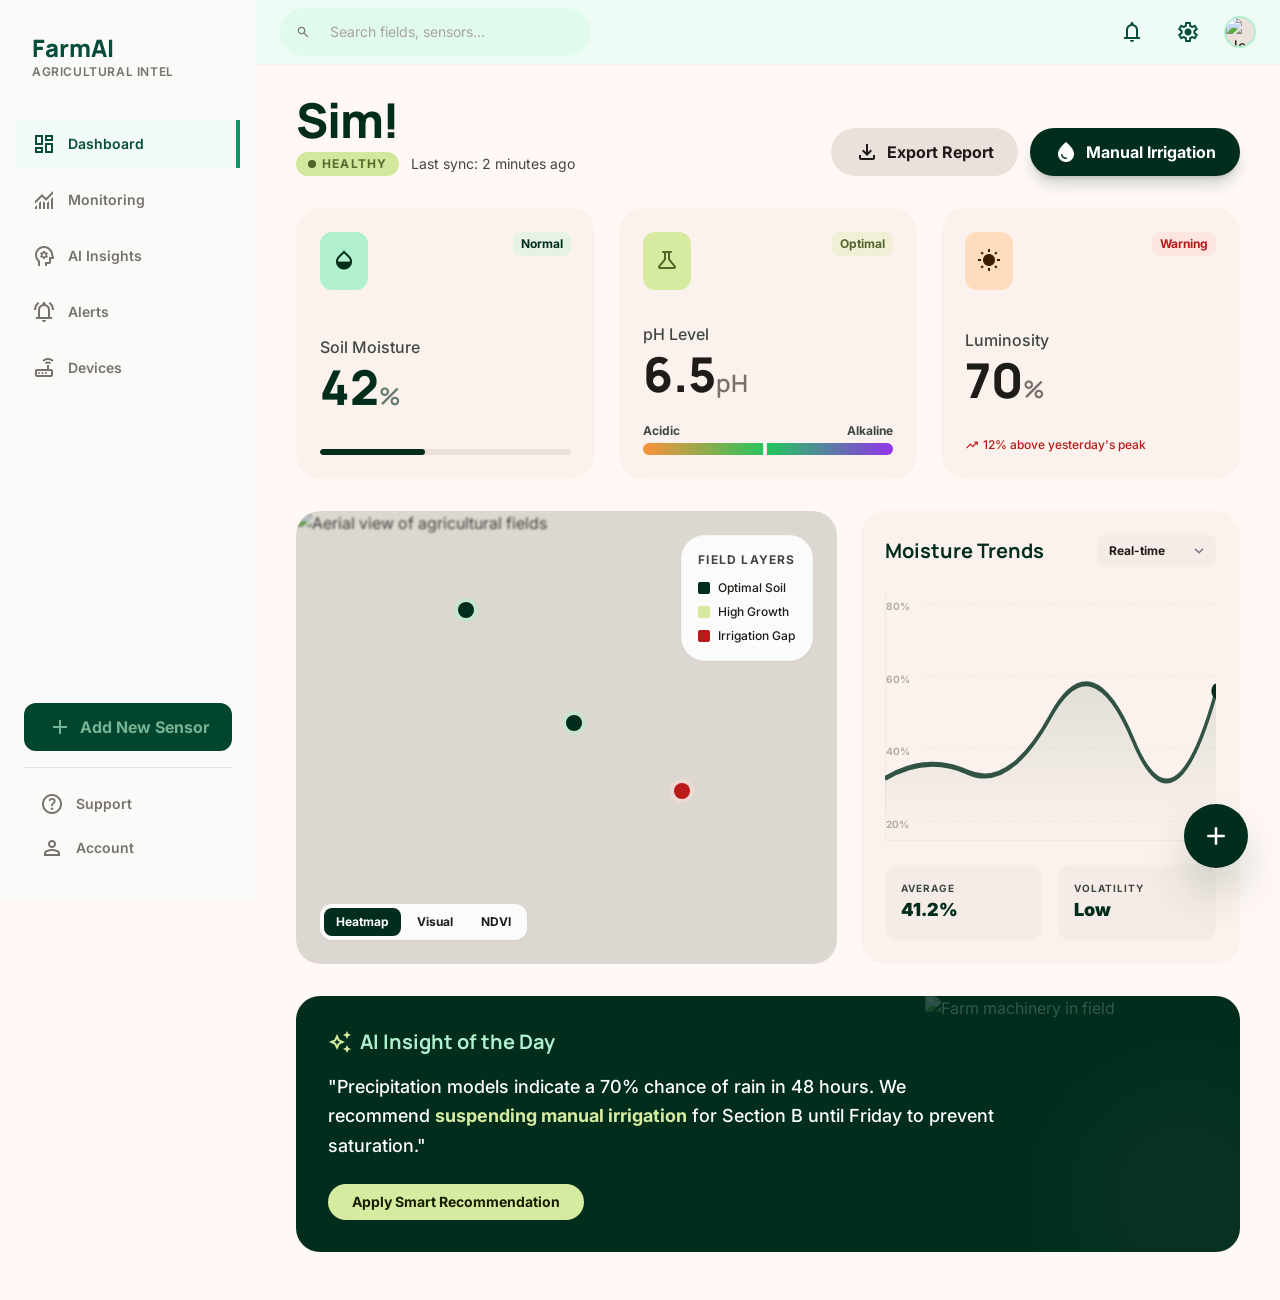
==== pages/index.html @ e5b8b5b7 "File organization" ====
<!DOCTYPE html><html class="light" lang="en"><head>
<meta charset="utf-8">
<meta content="width=device-width, initial-scale=1.0" name="viewport">
<title>FarmAI - Dashboard Principal</title>
<!-- Fonts -->
<link href="https://fonts.googleapis.com/css2?family=Manrope:wght@400;500;600;700;800&amp;family=Inter:wght@400;500;600;700&amp;display=swap" rel="stylesheet">
<!-- Material Symbols -->
<link href="https://fonts.googleapis.com/css2?family=Material+Symbols+Outlined:wght,FILL@100..700,0..1&amp;display=swap" rel="stylesheet">
<link href="https://fonts.googleapis.com/css2?family=Material+Symbols+Outlined:wght,FILL@100..700,0..1&amp;display=swap" rel="stylesheet">
<script src="https://cdn.tailwindcss.com?plugins=forms,container-queries"></script>
<script id="tailwind-config">
      tailwind.config = {
        darkMode: "class",
        theme: {
          extend: {
            colors: {
              "primary-fixed": "#b1f0ce",
              "secondary": "#536528",
              "inverse-on-surface": "#f8efea",
              "on-error": "#ffffff",
              "background": "#fff8f5",
              "on-secondary-fixed": "#151f00",
              "on-primary": "#ffffff",
              "inverse-surface": "#34302c",
              "on-primary-fixed-variant": "#0e5138",
              "primary": "#002d1c",
              "on-surface-variant": "#414844",
              "surface-tint": "#2c694e",
              "on-secondary-fixed-variant": "#3c4c12",
              "secondary-fixed-dim": "#bacf86",
              "surface-container": "#f5ece7",
              "primary-container": "#00452e",
              "on-error-container": "#93000a",
              "tertiary": "#3b1f00",
              "on-secondary-container": "#57692c",
              "tertiary-fixed-dim": "#f0bd8b",
              "surface-container-lowest": "#ffffff",
              "on-tertiary-container": "#cd9d6d",
              "on-background": "#1f1b18",
              "inverse-primary": "#95d4b3",
              "outline-variant": "#c1c8c2",
              "on-secondary": "#ffffff",
              "tertiary-container": "#56340e",
              "secondary-fixed": "#d6eba0",
              "surface-container-low": "#fbf2ed",
              "surface": "#fff8f5",
              "surface-dim": "#e1d8d3",
              "on-primary-fixed": "#002114",
              "error-container": "#ffdad6",
              "outline": "#717973",
              "surface-container-high": "#efe6e1",
              "primary-fixed-dim": "#95d4b3",
              "surface-variant": "#eae1dc",
              "on-tertiary-fixed-variant": "#623f18",
              "tertiary-fixed": "#ffdcbd",
              "on-surface": "#1f1b18",
              "secondary-container": "#d3e89d",
              "on-primary-container": "#76b394",
              "error": "#ba1a1a",
              "on-tertiary": "#ffffff",
              "on-tertiary-fixed": "#2c1600",
              "surface-bright": "#fff8f5",
              "surface-container-highest": "#eae1dc"
            },
            fontFamily: {
              "headline": ["Manrope"],
              "body": ["Inter"],
              "label": ["Inter"]
            },
            borderRadius: {"DEFAULT": "0.25rem", "lg": "0.5rem", "xl": "0.75rem", "2xl": "1.5rem", "full": "9999px"},
          },
        },
      }
    </script>
<style>
        .material-symbols-outlined {
            font-variation-settings: 'FILL' 0, 'wght' 400, 'GRAD' 0, 'opsz' 24;
        }
        .no-scrollbar::-webkit-scrollbar { display: none; }
        .no-scrollbar { -ms-overflow-style: none; scrollbar-width: none; }
    </style>
<style>*, ::before, ::after{--tw-border-spacing-x:0;--tw-border-spacing-y:0;--tw-translate-x:0;--tw-translate-y:0;--tw-rotate:0;--tw-skew-x:0;--tw-skew-y:0;--tw-scale-x:1;--tw-scale-y:1;--tw-pan-x: ;--tw-pan-y: ;--tw-pinch-zoom: ;--tw-scroll-snap-strictness:proximity;--tw-gradient-from-position: ;--tw-gradient-via-position: ;--tw-gradient-to-position: ;--tw-ordinal: ;--tw-slashed-zero: ;--tw-numeric-figure: ;--tw-numeric-spacing: ;--tw-numeric-fraction: ;--tw-ring-inset: ;--tw-ring-offset-width:0px;--tw-ring-offset-color:#fff;--tw-ring-color:rgb(59 130 246 / 0.5);--tw-ring-offset-shadow:0 0 #0000;--tw-ring-shadow:0 0 #0000;--tw-shadow:0 0 #0000;--tw-shadow-colored:0 0 #0000;--tw-blur: ;--tw-brightness: ;--tw-contrast: ;--tw-grayscale: ;--tw-hue-rotate: ;--tw-invert: ;--tw-saturate: ;--tw-sepia: ;--tw-drop-shadow: ;--tw-backdrop-blur: ;--tw-backdrop-brightness: ;--tw-backdrop-contrast: ;--tw-backdrop-grayscale: ;--tw-backdrop-hue-rotate: ;--tw-backdrop-invert: ;--tw-backdrop-opacity: ;--tw-backdrop-saturate: ;--tw-backdrop-sepia: ;--tw-contain-size: ;--tw-contain-layout: ;--tw-contain-paint: ;--tw-contain-style: }::backdrop{--tw-border-spacing-x:0;--tw-border-spacing-y:0;--tw-translate-x:0;--tw-translate-y:0;--tw-rotate:0;--tw-skew-x:0;--tw-skew-y:0;--tw-scale-x:1;--tw-scale-y:1;--tw-pan-x: ;--tw-pan-y: ;--tw-pinch-zoom: ;--tw-scroll-snap-strictness:proximity;--tw-gradient-from-position: ;--tw-gradient-via-position: ;--tw-gradient-to-position: ;--tw-ordinal: ;--tw-slashed-zero: ;--tw-numeric-figure: ;--tw-numeric-spacing: ;--tw-numeric-fraction: ;--tw-ring-inset: ;--tw-ring-offset-width:0px;--tw-ring-offset-color:#fff;--tw-ring-color:rgb(59 130 246 / 0.5);--tw-ring-offset-shadow:0 0 #0000;--tw-ring-shadow:0 0 #0000;--tw-shadow:0 0 #0000;--tw-shadow-colored:0 0 #0000;--tw-blur: ;--tw-brightness: ;--tw-contrast: ;--tw-grayscale: ;--tw-hue-rotate: ;--tw-invert: ;--tw-saturate: ;--tw-sepia: ;--tw-drop-shadow: ;--tw-backdrop-blur: ;--tw-backdrop-brightness: ;--tw-backdrop-contrast: ;--tw-backdrop-grayscale: ;--tw-backdrop-hue-rotate: ;--tw-backdrop-invert: ;--tw-backdrop-opacity: ;--tw-backdrop-saturate: ;--tw-backdrop-sepia: ;--tw-contain-size: ;--tw-contain-layout: ;--tw-contain-paint: ;--tw-contain-style: }/* ! tailwindcss v3.4.17 | MIT License | https://tailwindcss.com */*,::after,::before{box-sizing:border-box;border-width:0;border-style:solid;border-color:#e5e7eb}::after,::before{--tw-content:''}:host,html{line-height:1.5;-webkit-text-size-adjust:100%;-moz-tab-size:4;tab-size:4;font-family:ui-sans-serif, system-ui, sans-serif, "Apple Color Emoji", "Segoe UI Emoji", "Segoe UI Symbol", "Noto Color Emoji";font-feature-settings:normal;font-variation-settings:normal;-webkit-tap-highlight-color:transparent}body{margin:0;line-height:inherit}hr{height:0;color:inherit;border-top-width:1px}abbr:where([title]){-webkit-text-decoration:underline dotted;text-decoration:underline dotted}h1,h2,h3,h4,h5,h6{font-size:inherit;font-weight:inherit}a{color:inherit;text-decoration:inherit}b,strong{font-weight:bolder}code,kbd,pre,samp{font-family:ui-monospace, SFMono-Regular, Menlo, Monaco, Consolas, "Liberation Mono", "Courier New", monospace;font-feature-settings:normal;font-variation-settings:normal;font-size:1em}small{font-size:80%}sub,sup{font-size:75%;line-height:0;position:relative;vertical-align:baseline}sub{bottom:-.25em}sup{top:-.5em}table{text-indent:0;border-color:inherit;border-collapse:collapse}button,input,optgroup,select,textarea{font-family:inherit;font-feature-settings:inherit;font-variation-settings:inherit;font-size:100%;font-weight:inherit;line-height:inherit;letter-spacing:inherit;color:inherit;margin:0;padding:0}button,select{text-transform:none}button,input:where([type=button]),input:where([type=reset]),input:where([type=submit]){-webkit-appearance:button;background-color:transparent;background-image:none}:-moz-focusring{outline:auto}:-moz-ui-invalid{box-shadow:none}progress{vertical-align:baseline}::-webkit-inner-spin-button,::-webkit-outer-spin-button{height:auto}[type=search]{-webkit-appearance:textfield;outline-offset:-2px}::-webkit-search-decoration{-webkit-appearance:none}::-webkit-file-upload-button{-webkit-appearance:button;font:inherit}summary{display:list-item}blockquote,dd,dl,figure,h1,h2,h3,h4,h5,h6,hr,p,pre{margin:0}fieldset{margin:0;padding:0}legend{padding:0}menu,ol,ul{list-style:none;margin:0;padding:0}dialog{padding:0}textarea{resize:vertical}input::placeholder,textarea::placeholder{opacity:1;color:#9ca3af}[role=button],button{cursor:pointer}:disabled{cursor:default}audio,canvas,embed,iframe,img,object,svg,video{display:block;vertical-align:middle}img,video{max-width:100%;height:auto}[hidden]:where(:not([hidden=until-found])){display:none}[type='text'],input:where(:not([type])),[type='email'],[type='url'],[type='password'],[type='number'],[type='date'],[type='datetime-local'],[type='month'],[type='search'],[type='tel'],[type='time'],[type='week'],[multiple],textarea,select{-webkit-appearance:none;appearance:none;background-color:#fff;border-color:#6b7280;border-width:1px;border-radius:0px;padding-top:0.5rem;padding-right:0.75rem;padding-bottom:0.5rem;padding-left:0.75rem;font-size:1rem;line-height:1.5rem;--tw-shadow:0 0 #0000;}[type='text']:focus, input:where(:not([type])):focus, [type='email']:focus, [type='url']:focus, [type='password']:focus, [type='number']:focus, [type='date']:focus, [type='datetime-local']:focus, [type='month']:focus, [type='search']:focus, [type='tel']:focus, [type='time']:focus, [type='week']:focus, [multiple]:focus, textarea:focus, select:focus{outline:2px solid transparent;outline-offset:2px;--tw-ring-inset:var(--tw-empty,/*!*/ /*!*/);--tw-ring-offset-width:0px;--tw-ring-offset-color:#fff;--tw-ring-color:#2563eb;--tw-ring-offset-shadow:var(--tw-ring-inset) 0 0 0 var(--tw-ring-offset-width) var(--tw-ring-offset-color);--tw-ring-shadow:var(--tw-ring-inset) 0 0 0 calc(1px + var(--tw-ring-offset-width)) var(--tw-ring-color);box-shadow:var(--tw-ring-offset-shadow), var(--tw-ring-shadow), var(--tw-shadow);border-color:#2563eb}input::placeholder,textarea::placeholder{color:#6b7280;opacity:1}::-webkit-datetime-edit-fields-wrapper{padding:0}::-webkit-date-and-time-value{min-height:1.5em;text-align:inherit}::-webkit-datetime-edit{display:inline-flex}::-webkit-datetime-edit,::-webkit-datetime-edit-year-field,::-webkit-datetime-edit-month-field,::-webkit-datetime-edit-day-field,::-webkit-datetime-edit-hour-field,::-webkit-datetime-edit-minute-field,::-webkit-datetime-edit-second-field,::-webkit-datetime-edit-millisecond-field,::-webkit-datetime-edit-meridiem-field{padding-top:0;padding-bottom:0}select{background-image:url("data:image/svg+xml,%3csvg xmlns='http://www.w3.org/2000/svg' fill='none' viewBox='0 0 20 20'%3e%3cpath stroke='%236b7280' stroke-linecap='round' stroke-linejoin='round' stroke-width='1.5' d='M6 8l4 4 4-4'/%3e%3c/svg%3e");background-position:right 0.5rem center;background-repeat:no-repeat;background-size:1.5em 1.5em;padding-right:2.5rem;print-color-adjust:exact}[multiple],[size]:where(select:not([size="1"])){background-image:initial;background-position:initial;background-repeat:unset;background-size:initial;padding-right:0.75rem;print-color-adjust:unset}[type='checkbox'],[type='radio']{-webkit-appearance:none;appearance:none;padding:0;print-color-adjust:exact;display:inline-block;vertical-align:middle;background-origin:border-box;-webkit-user-select:none;user-select:none;flex-shrink:0;height:1rem;width:1rem;color:#2563eb;background-color:#fff;border-color:#6b7280;border-width:1px;--tw-shadow:0 0 #0000}[type='checkbox']{border-radius:0px}[type='radio']{border-radius:100%}[type='checkbox']:focus,[type='radio']:focus{outline:2px solid transparent;outline-offset:2px;--tw-ring-inset:var(--tw-empty,/*!*/ /*!*/);--tw-ring-offset-width:2px;--tw-ring-offset-color:#fff;--tw-ring-color:#2563eb;--tw-ring-offset-shadow:var(--tw-ring-inset) 0 0 0 var(--tw-ring-offset-width) var(--tw-ring-offset-color);--tw-ring-shadow:var(--tw-ring-inset) 0 0 0 calc(2px + var(--tw-ring-offset-width)) var(--tw-ring-color);box-shadow:var(--tw-ring-offset-shadow), var(--tw-ring-shadow), var(--tw-shadow)}[type='checkbox']:checked,[type='radio']:checked{border-color:transparent;background-color:currentColor;background-size:100% 100%;background-position:center;background-repeat:no-repeat}[type='checkbox']:checked{background-image:url("data:image/svg+xml,%3csvg viewBox='0 0 16 16' fill='white' xmlns='http://www.w3.org/2000/svg'%3e%3cpath d='M12.207 4.793a1 1 0 010 1.414l-5 5a1 1 0 01-1.414 0l-2-2a1 1 0 011.414-1.414L6.5 9.086l4.293-4.293a1 1 0 011.414 0z'/%3e%3c/svg%3e");}@media (forced-colors: active) {[type='checkbox']:checked{-webkit-appearance:auto;appearance:auto}}[type='radio']:checked{background-image:url("data:image/svg+xml,%3csvg viewBox='0 0 16 16' fill='white' xmlns='http://www.w3.org/2000/svg'%3e%3ccircle cx='8' cy='8' r='3'/%3e%3c/svg%3e");}@media (forced-colors: active) {[type='radio']:checked{-webkit-appearance:auto;appearance:auto}}[type='checkbox']:checked:hover,[type='checkbox']:checked:focus,[type='radio']:checked:hover,[type='radio']:checked:focus{border-color:transparent;background-color:currentColor}[type='checkbox']:indeterminate{background-image:url("data:image/svg+xml,%3csvg xmlns='http://www.w3.org/2000/svg' fill='none' viewBox='0 0 16 16'%3e%3cpath stroke='white' stroke-linecap='round' stroke-linejoin='round' stroke-width='2' d='M4 8h8'/%3e%3c/svg%3e");border-color:transparent;background-color:currentColor;background-size:100% 100%;background-position:center;background-repeat:no-repeat;}@media (forced-colors: active) {[type='checkbox']:indeterminate{-webkit-appearance:auto;appearance:auto}}[type='checkbox']:indeterminate:hover,[type='checkbox']:indeterminate:focus{border-color:transparent;background-color:currentColor}[type='file']{background:unset;border-color:inherit;border-width:0;border-radius:0;padding:0;font-size:unset;line-height:inherit}[type='file']:focus{outline:1px solid ButtonText;outline:1px auto -webkit-focus-ring-color}.fixed{position:fixed}.absolute{position:absolute}.relative{position:relative}.inset-0{inset:0px}.-bottom-10{bottom:-2.5rem}.-right-10{right:-2.5rem}.bottom-0{bottom:0px}.bottom-6{bottom:1.5rem}.bottom-8{bottom:2rem}.left-0{left:0px}.left-1\/2{left:50%}.left-6{left:1.5rem}.left-\[30\%\]{left:30%}.left-\[50\%\]{left:50%}.left-\[70\%\]{left:70%}.right-0{right:0px}.right-6{right:1.5rem}.right-8{right:2rem}.top-0{top:0px}.top-6{top:1.5rem}.top-\[20\%\]{top:20%}.top-\[45\%\]{top:45%}.top-\[60\%\]{top:60%}.z-10{z-index:10}.z-40{z-index:40}.z-50{z-index:50}.mx-auto{margin-left:auto;margin-right:auto}.mb-10{margin-bottom:2.5rem}.mb-3{margin-bottom:0.75rem}.mb-4{margin-bottom:1rem}.mb-6{margin-bottom:1.5rem}.ml-2{margin-left:0.5rem}.mr-2{margin-right:0.5rem}.mt-1{margin-top:0.25rem}.mt-2{margin-top:0.5rem}.mt-6{margin-top:1.5rem}.mt-8{margin-top:2rem}.mt-auto{margin-top:auto}.flex{display:flex}.grid{display:grid}.hidden{display:none}.h-1\.5{height:0.375rem}.h-16{height:4rem}.h-2{height:0.5rem}.h-3{height:0.75rem}.h-4{height:1rem}.h-48{height:12rem}.h-8{height:2rem}.h-\[1px\]{height:1px}.h-full{height:100%}.min-h-\[250px\]{min-height:250px}.min-h-\[400px\]{min-height:400px}.min-h-screen{min-height:100vh}.w-1{width:0.25rem}.w-1\/3{width:33.333333%}.w-16{width:4rem}.w-2{width:0.5rem}.w-3{width:0.75rem}.w-32{width:8rem}.w-4{width:1rem}.w-48{width:12rem}.w-64{width:16rem}.w-8{width:2rem}.w-full{width:100%}.max-w-2xl{max-width:42rem}.max-w-7xl{max-width:80rem}.flex-1{flex:1 1 0%}.-translate-x-1\/2{--tw-translate-x:-50%;transform:translate(var(--tw-translate-x), var(--tw-translate-y)) rotate(var(--tw-rotate)) skewX(var(--tw-skew-x)) skewY(var(--tw-skew-y)) scaleX(var(--tw-scale-x)) scaleY(var(--tw-scale-y))}@keyframes pulse{50%{opacity:.5}}.animate-pulse{animation:pulse 2s cubic-bezier(0.4, 0, 0.6, 1) infinite}.grid-cols-1{grid-template-columns:repeat(1, minmax(0, 1fr))}.grid-cols-2{grid-template-columns:repeat(2, minmax(0, 1fr))}.flex-col{flex-direction:column}.items-start{align-items:flex-start}.items-end{align-items:flex-end}.items-center{align-items:center}.justify-center{justify-content:center}.justify-between{justify-content:space-between}.gap-1{gap:0.25rem}.gap-1\.5{gap:0.375rem}.gap-2{gap:0.5rem}.gap-3{gap:0.75rem}.gap-4{gap:1rem}.gap-6{gap:1.5rem}.space-y-1 > :not([hidden]) ~ :not([hidden]){--tw-space-y-reverse:0;margin-top:calc(0.25rem * calc(1 - var(--tw-space-y-reverse)));margin-bottom:calc(0.25rem * var(--tw-space-y-reverse))}.space-y-2 > :not([hidden]) ~ :not([hidden]){--tw-space-y-reverse:0;margin-top:calc(0.5rem * calc(1 - var(--tw-space-y-reverse)));margin-bottom:calc(0.5rem * var(--tw-space-y-reverse))}.space-y-4 > :not([hidden]) ~ :not([hidden]){--tw-space-y-reverse:0;margin-top:calc(1rem * calc(1 - var(--tw-space-y-reverse)));margin-bottom:calc(1rem * var(--tw-space-y-reverse))}.space-y-8 > :not([hidden]) ~ :not([hidden]){--tw-space-y-reverse:0;margin-top:calc(2rem * calc(1 - var(--tw-space-y-reverse)));margin-bottom:calc(2rem * var(--tw-space-y-reverse))}.overflow-hidden{overflow:hidden}.rounded-2xl{border-radius:1.5rem}.rounded-full{border-radius:9999px}.rounded-lg{border-radius:0.5rem}.rounded-sm{border-radius:0.125rem}.rounded-xl{border-radius:0.75rem}.border{border-width:1px}.border-2{border-width:2px}.border-x{border-left-width:1px;border-right-width:1px}.border-b{border-bottom-width:1px}.border-l{border-left-width:1px}.border-r-4{border-right-width:4px}.border-t{border-top-width:1px}.border-dashed{border-style:dashed}.border-none{border-style:none}.border-emerald-600{--tw-border-opacity:1;border-color:rgb(5 150 105 / var(--tw-border-opacity, 1))}.border-outline-variant\/10{border-color:rgb(193 200 194 / 0.1)}.border-outline-variant\/20{border-color:rgb(193 200 194 / 0.2)}.border-primary-fixed{--tw-border-opacity:1;border-color:rgb(177 240 206 / var(--tw-border-opacity, 1))}.border-stone-200{--tw-border-opacity:1;border-color:rgb(231 229 228 / var(--tw-border-opacity, 1))}.bg-background{--tw-bg-opacity:1;background-color:rgb(255 248 245 / var(--tw-bg-opacity, 1))}.bg-emerald-100\/50{background-color:rgb(209 250 229 / 0.5)}.bg-emerald-50\/50{background-color:rgb(236 253 245 / 0.5)}.bg-emerald-50\/80{background-color:rgb(236 253 245 / 0.8)}.bg-error{--tw-bg-opacity:1;background-color:rgb(186 26 26 / var(--tw-bg-opacity, 1))}.bg-error-container\/50{background-color:rgb(255 218 214 / 0.5)}.bg-primary{--tw-bg-opacity:1;background-color:rgb(0 45 28 / var(--tw-bg-opacity, 1))}.bg-primary-container{--tw-bg-opacity:1;background-color:rgb(0 69 46 / var(--tw-bg-opacity, 1))}.bg-primary-fixed{--tw-bg-opacity:1;background-color:rgb(177 240 206 / var(--tw-bg-opacity, 1))}.bg-primary-fixed\/30{background-color:rgb(177 240 206 / 0.3)}.bg-primary\/10{background-color:rgb(0 45 28 / 0.1)}.bg-secondary{--tw-bg-opacity:1;background-color:rgb(83 101 40 / var(--tw-bg-opacity, 1))}.bg-secondary-container{--tw-bg-opacity:1;background-color:rgb(211 232 157 / var(--tw-bg-opacity, 1))}.bg-secondary-fixed{--tw-bg-opacity:1;background-color:rgb(214 235 160 / var(--tw-bg-opacity, 1))}.bg-secondary-fixed\/30{background-color:rgb(214 235 160 / 0.3)}.bg-stone-50{--tw-bg-opacity:1;background-color:rgb(250 250 249 / var(--tw-bg-opacity, 1))}.bg-surface-container{--tw-bg-opacity:1;background-color:rgb(245 236 231 / var(--tw-bg-opacity, 1))}.bg-surface-container-highest{--tw-bg-opacity:1;background-color:rgb(234 225 220 / var(--tw-bg-opacity, 1))}.bg-surface-container-low{--tw-bg-opacity:1;background-color:rgb(251 242 237 / var(--tw-bg-opacity, 1))}.bg-surface-container-lowest{--tw-bg-opacity:1;background-color:rgb(255 255 255 / var(--tw-bg-opacity, 1))}.bg-surface-container-lowest\/90{background-color:rgb(255 255 255 / 0.9)}.bg-tertiary-fixed{--tw-bg-opacity:1;background-color:rgb(255 220 189 / var(--tw-bg-opacity, 1))}.bg-transparent{background-color:transparent}.bg-white{--tw-bg-opacity:1;background-color:rgb(255 255 255 / var(--tw-bg-opacity, 1))}.bg-white\/5{background-color:rgb(255 255 255 / 0.05)}.bg-gradient-to-r{background-image:linear-gradient(to right, var(--tw-gradient-stops))}.from-orange-400{--tw-gradient-from:#fb923c var(--tw-gradient-from-position);--tw-gradient-to:rgb(251 146 60 / 0) var(--tw-gradient-to-position);--tw-gradient-stops:var(--tw-gradient-from), var(--tw-gradient-to)}.via-green-500{--tw-gradient-to:rgb(34 197 94 / 0)  var(--tw-gradient-to-position);--tw-gradient-stops:var(--tw-gradient-from), #22c55e var(--tw-gradient-via-position), var(--tw-gradient-to)}.to-purple-600{--tw-gradient-to:#9333ea var(--tw-gradient-to-position)}.fill-primary{fill:#002d1c}.object-cover{object-fit:cover}.p-1{padding:0.25rem}.p-2{padding:0.5rem}.p-3{padding:0.75rem}.p-4{padding:1rem}.p-6{padding:1.5rem}.p-8{padding:2rem}.px-2{padding-left:0.5rem;padding-right:0.5rem}.px-3{padding-left:0.75rem;padding-right:0.75rem}.px-4{padding-left:1rem;padding-right:1rem}.px-6{padding-left:1.5rem;padding-right:1.5rem}.py-1{padding-top:0.25rem;padding-bottom:0.25rem}.py-1\.5{padding-top:0.375rem;padding-bottom:0.375rem}.py-2{padding-top:0.5rem;padding-bottom:0.5rem}.py-3{padding-top:0.75rem;padding-bottom:0.75rem}.py-8{padding-top:2rem;padding-bottom:2rem}.pb-12{padding-bottom:3rem}.pt-24{padding-top:6rem}.pt-4{padding-top:1rem}.font-body{font-family:Inter}.font-headline{font-family:Manrope}.font-label{font-family:Inter}.text-2xl{font-size:1.5rem;line-height:2rem}.text-3xl{font-size:1.875rem;line-height:2.25rem}.text-4xl{font-size:2.25rem;line-height:2.5rem}.text-5xl{font-size:3rem;line-height:1}.text-\[10px\]{font-size:10px}.text-lg{font-size:1.125rem;line-height:1.75rem}.text-sm{font-size:0.875rem;line-height:1.25rem}.text-xl{font-size:1.25rem;line-height:1.75rem}.text-xs{font-size:0.75rem;line-height:1rem}.font-black{font-weight:900}.font-bold{font-weight:700}.font-extrabold{font-weight:800}.font-medium{font-weight:500}.font-semibold{font-weight:600}.uppercase{text-transform:uppercase}.leading-relaxed{line-height:1.625}.leading-tight{line-height:1.25}.tracking-tight{letter-spacing:-0.025em}.tracking-tighter{letter-spacing:-0.05em}.tracking-wider{letter-spacing:0.05em}.tracking-widest{letter-spacing:0.1em}.text-emerald-900{--tw-text-opacity:1;color:rgb(6 78 59 / var(--tw-text-opacity, 1))}.text-error{--tw-text-opacity:1;color:rgb(186 26 26 / var(--tw-text-opacity, 1))}.text-on-background{--tw-text-opacity:1;color:rgb(31 27 24 / var(--tw-text-opacity, 1))}.text-on-primary-container{--tw-text-opacity:1;color:rgb(118 179 148 / var(--tw-text-opacity, 1))}.text-on-secondary-container{--tw-text-opacity:1;color:rgb(87 105 44 / var(--tw-text-opacity, 1))}.text-on-secondary-fixed{--tw-text-opacity:1;color:rgb(21 31 0 / var(--tw-text-opacity, 1))}.text-on-surface{--tw-text-opacity:1;color:rgb(31 27 24 / var(--tw-text-opacity, 1))}.text-on-surface-variant{--tw-text-opacity:1;color:rgb(65 72 68 / var(--tw-text-opacity, 1))}.text-on-surface-variant\/40{color:rgb(65 72 68 / 0.4)}.text-primary{--tw-text-opacity:1;color:rgb(0 45 28 / var(--tw-text-opacity, 1))}.text-primary-fixed{--tw-text-opacity:1;color:rgb(177 240 206 / var(--tw-text-opacity, 1))}.text-secondary{--tw-text-opacity:1;color:rgb(83 101 40 / var(--tw-text-opacity, 1))}.text-secondary-fixed{--tw-text-opacity:1;color:rgb(214 235 160 / var(--tw-text-opacity, 1))}.text-stone-500{--tw-text-opacity:1;color:rgb(120 113 108 / var(--tw-text-opacity, 1))}.text-tertiary{--tw-text-opacity:1;color:rgb(59 31 0 / var(--tw-text-opacity, 1))}.text-white{--tw-text-opacity:1;color:rgb(255 255 255 / var(--tw-text-opacity, 1))}.opacity-0{opacity:0}.opacity-10{opacity:0.1}.opacity-20{opacity:0.2}.opacity-60{opacity:0.6}.opacity-80{opacity:0.8}.mix-blend-multiply{mix-blend-mode:multiply}.shadow-2xl{--tw-shadow:0 25px 50px -12px rgb(0 0 0 / 0.25);--tw-shadow-colored:0 25px 50px -12px var(--tw-shadow-color);box-shadow:var(--tw-ring-offset-shadow, 0 0 #0000), var(--tw-ring-shadow, 0 0 #0000), var(--tw-shadow)}.shadow-lg{--tw-shadow:0 10px 15px -3px rgb(0 0 0 / 0.1), 0 4px 6px -4px rgb(0 0 0 / 0.1);--tw-shadow-colored:0 10px 15px -3px var(--tw-shadow-color), 0 4px 6px -4px var(--tw-shadow-color);box-shadow:var(--tw-ring-offset-shadow, 0 0 #0000), var(--tw-ring-shadow, 0 0 #0000), var(--tw-shadow)}.shadow-sm{--tw-shadow:0 1px 2px 0 rgb(0 0 0 / 0.05);--tw-shadow-colored:0 1px 2px 0 var(--tw-shadow-color);box-shadow:var(--tw-ring-offset-shadow, 0 0 #0000), var(--tw-ring-shadow, 0 0 #0000), var(--tw-shadow)}.shadow-xl{--tw-shadow:0 20px 25px -5px rgb(0 0 0 / 0.1), 0 8px 10px -6px rgb(0 0 0 / 0.1);--tw-shadow-colored:0 20px 25px -5px var(--tw-shadow-color), 0 8px 10px -6px var(--tw-shadow-color);box-shadow:var(--tw-ring-offset-shadow, 0 0 #0000), var(--tw-ring-shadow, 0 0 #0000), var(--tw-shadow)}.shadow-primary\/20{--tw-shadow-color:rgb(0 45 28 / 0.2);--tw-shadow:var(--tw-shadow-colored)}.shadow-primary\/40{--tw-shadow-color:rgb(0 45 28 / 0.4);--tw-shadow:var(--tw-shadow-colored)}.ring-4{--tw-ring-offset-shadow:var(--tw-ring-inset) 0 0 0 var(--tw-ring-offset-width) var(--tw-ring-offset-color);--tw-ring-shadow:var(--tw-ring-inset) 0 0 0 calc(4px + var(--tw-ring-offset-width)) var(--tw-ring-color);box-shadow:var(--tw-ring-offset-shadow), var(--tw-ring-shadow), var(--tw-shadow, 0 0 #0000)}.ring-error-container\/50{--tw-ring-color:rgb(255 218 214 / 0.5)}.ring-primary-fixed\/50{--tw-ring-color:rgb(177 240 206 / 0.5)}.blur-3xl{--tw-blur:blur(64px);filter:var(--tw-blur) var(--tw-brightness) var(--tw-contrast) var(--tw-grayscale) var(--tw-hue-rotate) var(--tw-invert) var(--tw-saturate) var(--tw-sepia) var(--tw-drop-shadow)}.backdrop-blur{--tw-backdrop-blur:blur(8px);-webkit-backdrop-filter:var(--tw-backdrop-blur) var(--tw-backdrop-brightness) var(--tw-backdrop-contrast) var(--tw-backdrop-grayscale) var(--tw-backdrop-hue-rotate) var(--tw-backdrop-invert) var(--tw-backdrop-opacity) var(--tw-backdrop-saturate) var(--tw-backdrop-sepia);backdrop-filter:var(--tw-backdrop-blur) var(--tw-backdrop-brightness) var(--tw-backdrop-contrast) var(--tw-backdrop-grayscale) var(--tw-backdrop-hue-rotate) var(--tw-backdrop-invert) var(--tw-backdrop-opacity) var(--tw-backdrop-saturate) var(--tw-backdrop-sepia)}.backdrop-blur-\[1px\]{--tw-backdrop-blur:blur(1px);-webkit-backdrop-filter:var(--tw-backdrop-blur) var(--tw-backdrop-brightness) var(--tw-backdrop-contrast) var(--tw-backdrop-grayscale) var(--tw-backdrop-hue-rotate) var(--tw-backdrop-invert) var(--tw-backdrop-opacity) var(--tw-backdrop-saturate) var(--tw-backdrop-sepia);backdrop-filter:var(--tw-backdrop-blur) var(--tw-backdrop-brightness) var(--tw-backdrop-contrast) var(--tw-backdrop-grayscale) var(--tw-backdrop-hue-rotate) var(--tw-backdrop-invert) var(--tw-backdrop-opacity) var(--tw-backdrop-saturate) var(--tw-backdrop-sepia)}.backdrop-blur-xl{--tw-backdrop-blur:blur(24px);-webkit-backdrop-filter:var(--tw-backdrop-blur) var(--tw-backdrop-brightness) var(--tw-backdrop-contrast) var(--tw-backdrop-grayscale) var(--tw-backdrop-hue-rotate) var(--tw-backdrop-invert) var(--tw-backdrop-opacity) var(--tw-backdrop-saturate) var(--tw-backdrop-sepia);backdrop-filter:var(--tw-backdrop-blur) var(--tw-backdrop-brightness) var(--tw-backdrop-contrast) var(--tw-backdrop-grayscale) var(--tw-backdrop-hue-rotate) var(--tw-backdrop-invert) var(--tw-backdrop-opacity) var(--tw-backdrop-saturate) var(--tw-backdrop-sepia)}.transition-all{transition-property:all;transition-timing-function:cubic-bezier(0.4, 0, 0.2, 1);transition-duration:150ms}.transition-colors{transition-property:color, background-color, border-color, fill, stroke, -webkit-text-decoration-color;transition-property:color, background-color, border-color, text-decoration-color, fill, stroke;transition-property:color, background-color, border-color, text-decoration-color, fill, stroke, -webkit-text-decoration-color;transition-timing-function:cubic-bezier(0.4, 0, 0.2, 1);transition-duration:150ms}.transition-opacity{transition-property:opacity;transition-timing-function:cubic-bezier(0.4, 0, 0.2, 1);transition-duration:150ms}.transition-transform{transition-property:transform;transition-timing-function:cubic-bezier(0.4, 0, 0.2, 1);transition-duration:150ms}.duration-200{transition-duration:200ms}.duration-300{transition-duration:300ms}.ease-in-out{transition-timing-function:cubic-bezier(0.4, 0, 0.2, 1)}.selection\:bg-primary-fixed *::selection{--tw-bg-opacity:1;background-color:rgb(177 240 206 / var(--tw-bg-opacity, 1))}.selection\:text-on-primary-fixed *::selection{--tw-text-opacity:1;color:rgb(0 33 20 / var(--tw-text-opacity, 1))}.selection\:bg-primary-fixed::selection{--tw-bg-opacity:1;background-color:rgb(177 240 206 / var(--tw-bg-opacity, 1))}.selection\:text-on-primary-fixed::selection{--tw-text-opacity:1;color:rgb(0 33 20 / var(--tw-text-opacity, 1))}.placeholder\:text-stone-400::placeholder{--tw-text-opacity:1;color:rgb(168 162 158 / var(--tw-text-opacity, 1))}.hover\:rotate-90:hover{--tw-rotate:90deg;transform:translate(var(--tw-translate-x), var(--tw-translate-y)) rotate(var(--tw-rotate)) skewX(var(--tw-skew-x)) skewY(var(--tw-skew-y)) scaleX(var(--tw-scale-x)) scaleY(var(--tw-scale-y))}.hover\:scale-\[1\.02\]:hover{--tw-scale-x:1.02;--tw-scale-y:1.02;transform:translate(var(--tw-translate-x), var(--tw-translate-y)) rotate(var(--tw-rotate)) skewX(var(--tw-skew-x)) skewY(var(--tw-skew-y)) scaleX(var(--tw-scale-x)) scaleY(var(--tw-scale-y))}.hover\:bg-emerald-100\/50:hover{background-color:rgb(209 250 229 / 0.5)}.hover\:bg-stone-100:hover{--tw-bg-opacity:1;background-color:rgb(245 245 244 / var(--tw-bg-opacity, 1))}.hover\:bg-surface-container:hover{--tw-bg-opacity:1;background-color:rgb(245 236 231 / var(--tw-bg-opacity, 1))}.hover\:bg-surface-container-low:hover{--tw-bg-opacity:1;background-color:rgb(251 242 237 / var(--tw-bg-opacity, 1))}.hover\:bg-surface-dim:hover{--tw-bg-opacity:1;background-color:rgb(225 216 211 / var(--tw-bg-opacity, 1))}.hover\:text-emerald-700:hover{--tw-text-opacity:1;color:rgb(4 120 87 / var(--tw-text-opacity, 1))}.hover\:opacity-90:hover{opacity:0.9}.focus\:ring-0:focus{--tw-ring-offset-shadow:var(--tw-ring-inset) 0 0 0 var(--tw-ring-offset-width) var(--tw-ring-offset-color);--tw-ring-shadow:var(--tw-ring-inset) 0 0 0 calc(0px + var(--tw-ring-offset-width)) var(--tw-ring-color);box-shadow:var(--tw-ring-offset-shadow), var(--tw-ring-shadow), var(--tw-shadow, 0 0 #0000)}.focus\:ring-primary:focus{--tw-ring-opacity:1;--tw-ring-color:rgb(0 45 28 / var(--tw-ring-opacity, 1))}.active\:scale-90:active{--tw-scale-x:.9;--tw-scale-y:.9;transform:translate(var(--tw-translate-x), var(--tw-translate-y)) rotate(var(--tw-rotate)) skewX(var(--tw-skew-x)) skewY(var(--tw-skew-y)) scaleX(var(--tw-scale-x)) scaleY(var(--tw-scale-y))}.active\:scale-95:active{--tw-scale-x:.95;--tw-scale-y:.95;transform:translate(var(--tw-translate-x), var(--tw-translate-y)) rotate(var(--tw-rotate)) skewX(var(--tw-skew-x)) skewY(var(--tw-skew-y)) scaleX(var(--tw-scale-x)) scaleY(var(--tw-scale-y))}.group:hover .group-hover\:scale-105{--tw-scale-x:1.05;--tw-scale-y:1.05;transform:translate(var(--tw-translate-x), var(--tw-translate-y)) rotate(var(--tw-rotate)) skewX(var(--tw-skew-x)) skewY(var(--tw-skew-y)) scaleX(var(--tw-scale-x)) scaleY(var(--tw-scale-y))}.group:hover .group-hover\:opacity-100{opacity:1}.dark\:border-stone-800:is(.dark *){--tw-border-opacity:1;border-color:rgb(41 37 36 / var(--tw-border-opacity, 1))}.dark\:bg-emerald-900\/10:is(.dark *){background-color:rgb(6 78 59 / 0.1)}.dark\:bg-stone-900\/50:is(.dark *){background-color:rgb(28 25 23 / 0.5)}.dark\:bg-stone-950:is(.dark *){--tw-bg-opacity:1;background-color:rgb(12 10 9 / var(--tw-bg-opacity, 1))}.dark\:bg-stone-950\/80:is(.dark *){background-color:rgb(12 10 9 / 0.8)}.dark\:text-emerald-400:is(.dark *){--tw-text-opacity:1;color:rgb(52 211 153 / var(--tw-text-opacity, 1))}.dark\:text-emerald-500:is(.dark *){--tw-text-opacity:1;color:rgb(16 185 129 / var(--tw-text-opacity, 1))}.dark\:text-stone-400:is(.dark *){--tw-text-opacity:1;color:rgb(168 162 158 / var(--tw-text-opacity, 1))}.dark\:shadow-none:is(.dark *){--tw-shadow:0 0 #0000;--tw-shadow-colored:0 0 #0000;box-shadow:var(--tw-ring-offset-shadow, 0 0 #0000), var(--tw-ring-shadow, 0 0 #0000), var(--tw-shadow)}.dark\:hover\:bg-stone-900:hover:is(.dark *){--tw-bg-opacity:1;background-color:rgb(28 25 23 / var(--tw-bg-opacity, 1))}.dark\:hover\:text-emerald-300:hover:is(.dark *){--tw-text-opacity:1;color:rgb(110 231 183 / var(--tw-text-opacity, 1))}@media (min-width: 640px){.sm\:flex{display:flex}}@media (min-width: 768px){.md\:block{display:block}.md\:grid-cols-3{grid-template-columns:repeat(3, minmax(0, 1fr))}.md\:flex-row{flex-direction:row}.md\:items-end{align-items:flex-end}}@media (min-width: 1024px){.lg\:left-64{left:16rem}.lg\:ml-64{margin-left:16rem}.lg\:flex{display:flex}.lg\:hidden{display:none}.lg\:w-64{width:16rem}.lg\:px-10{padding-left:2.5rem;padding-right:2.5rem}.lg\:text-5xl{font-size:3rem;line-height:1}}@media (min-width: 1280px){.xl\:col-span-5{grid-column:span 5 / span 5}.xl\:col-span-7{grid-column:span 7 / span 7}.xl\:grid-cols-12{grid-template-columns:repeat(12, minmax(0, 1fr))}}</style></head>
<body class="bg-background text-on-background font-body selection:bg-primary-fixed selection:text-on-primary-fixed" data-mode="connect">
<!-- Side Navigation Shell -->
<aside class="hidden lg:flex flex-col fixed left-0 top-0 h-full py-8 px-4 w-64 bg-stone-50 dark:bg-stone-950 z-40">
<div class="mb-10 px-4">
<h1 class="font-headline text-2xl font-black text-emerald-900 dark:text-emerald-500">FarmAI</h1>
<p class="text-xs font-semibold text-stone-500 dark:text-stone-400 tracking-wider uppercase">Agricultural Intel</p>
</div>
<nav class="flex-1 space-y-2">
<!-- Dashboard Active -->
<a class="flex items-center gap-3 px-4 py-3 text-emerald-900 dark:text-emerald-400 border-r-4 border-emerald-600 bg-emerald-50/50 dark:bg-emerald-900/10 transition-all ease-in-out duration-300 font-inter text-sm font-semibold" href="#">
<span class="material-symbols-outlined">dashboard</span>
<span>Dashboard</span>
</a>
<a class="flex items-center gap-3 px-4 py-3 text-stone-500 dark:text-stone-400 hover:text-emerald-700 dark:hover:text-emerald-300 hover:bg-stone-100 dark:hover:bg-stone-900 transition-all ease-in-out duration-300 font-inter text-sm font-semibold" href="#">
<span class="material-symbols-outlined">monitoring</span>
<span>Monitoring</span>
</a>
<a class="flex items-center gap-3 px-4 py-3 text-stone-500 dark:text-stone-400 hover:text-emerald-700 dark:hover:text-emerald-300 hover:bg-stone-100 dark:hover:bg-stone-900 transition-all ease-in-out duration-300 font-inter text-sm font-semibold" href="#">
<span class="material-symbols-outlined">psychology</span>
<span>AI Insights</span>
</a>
<a class="flex items-center gap-3 px-4 py-3 text-stone-500 dark:text-stone-400 hover:text-emerald-700 dark:hover:text-emerald-300 hover:bg-stone-100 dark:hover:bg-stone-900 transition-all ease-in-out duration-300 font-inter text-sm font-semibold" href="#">
<span class="material-symbols-outlined">notifications_active</span>
<span>Alerts</span>
</a>
<a class="flex items-center gap-3 px-4 py-3 text-stone-500 dark:text-stone-400 hover:text-emerald-700 dark:hover:text-emerald-300 hover:bg-stone-100 dark:hover:bg-stone-900 transition-all ease-in-out duration-300 font-inter text-sm font-semibold" href="#">
<span class="material-symbols-outlined">router</span>
<span>Devices</span>
</a>
</nav>
<div class="mt-auto space-y-4 px-2">
<button class="w-full flex items-center justify-center gap-2 bg-primary-container text-on-primary-container py-3 rounded-xl font-bold transition-all hover:scale-[1.02] active:scale-95">
<span class="material-symbols-outlined">add</span>
<span>Add New Sensor</span>
</button>
<div class="pt-4 border-t border-stone-200 dark:border-stone-800 space-y-1">
<a class="flex items-center gap-3 px-4 py-2 text-stone-500 dark:text-stone-400 font-inter text-sm font-semibold" href="#">
<span class="material-symbols-outlined">help</span>
<span>Support</span>
</a>
<a class="flex items-center gap-3 px-4 py-2 text-stone-500 dark:text-stone-400 font-inter text-sm font-semibold" href="#">
<span class="material-symbols-outlined">person</span>
<span>Account</span>
</a>
</div>
</div>
</aside>
<!-- Main Content Area -->
<main class="lg:ml-64 min-h-screen">
<!-- Top Navigation Bar -->
<header class="fixed top-0 lg:left-64 right-0 z-50 flex justify-between items-center h-16 px-6 bg-emerald-50/80 dark:bg-stone-950/80 backdrop-blur-xl shadow-sm dark:shadow-none">
<div class="flex items-center gap-4">
<button class="lg:hidden material-symbols-outlined text-emerald-900">menu</button>
<div class="hidden sm:flex items-center bg-emerald-100/50 dark:bg-stone-900/50 px-4 py-1.5 rounded-full">
<span class="material-symbols-outlined text-stone-500 text-sm mr-2">search</span>
<input class="bg-transparent border-none focus:ring-0 text-sm font-label w-48 lg:w-64 placeholder:text-stone-400" placeholder="Search fields, sensors..." type="text">
</div>
</div>
<div class="flex items-center gap-4">
<button class="material-symbols-outlined text-emerald-900 dark:text-emerald-500 hover:bg-emerald-100/50 p-2 rounded-full transition-colors active:scale-95 duration-200">notifications</button>
<button class="material-symbols-outlined text-emerald-900 dark:text-emerald-500 hover:bg-emerald-100/50 p-2 rounded-full transition-colors active:scale-95 duration-200">settings</button>
<div class="h-8 w-8 rounded-full bg-surface-container-highest overflow-hidden border-2 border-primary-fixed">
<img alt="User profile avatar" class="w-full h-full object-cover" data-alt="Portrait of a modern farmer in a smart greenhouse with professional lighting" src="https://lh3.googleusercontent.com/aida-public/[base64]">
</div>
</div>
</header>
<!-- Content Canvas -->
<div class="pt-24 pb-12 px-6 lg:px-10 max-w-7xl mx-auto space-y-8">
<!-- Hero Header -->
<section class="flex flex-col md:flex-row md:items-end justify-between gap-6">
<div>
<h2 class="font-headline text-4xl lg:text-5xl font-extrabold text-primary tracking-tight leading-tight">Sim!</h2>
<div class="flex items-center gap-3 mt-2">
<span class="flex items-center gap-1.5 px-3 py-1 bg-secondary-container text-on-secondary-container rounded-full text-xs font-bold uppercase tracking-widest">
<span class="w-2 h-2 rounded-full bg-secondary"></span>
                            Healthy
                        </span>
<span class="text-on-surface-variant font-label text-sm">Last sync: 2 minutes ago</span>
</div>
</div>
<div class="flex gap-3">
<button class="px-6 py-3 bg-surface-container-highest text-on-surface rounded-2xl font-bold flex items-center gap-2 transition-all hover:bg-surface-dim">
<span class="material-symbols-outlined">file_download</span>
                        Export Report
                    </button>
<button class="px-6 py-3 bg-primary text-white rounded-2xl font-bold flex items-center gap-2 transition-all hover:opacity-90 shadow-lg shadow-primary/20">
<span class="material-symbols-outlined" style="font-variation-settings: 'FILL' 1;">water_drop</span>
                        Manual Irrigation
                    </button>
</div>
</section>
<!-- Status Bento Grid -->
<section class="grid grid-cols-1 md:grid-cols-3 gap-6">
<!-- Soil Moisture -->
<div class="bg-surface-container-low rounded-2xl p-6 flex flex-col justify-between group hover:bg-surface-container transition-colors duration-300">
<div class="flex justify-between items-start">
<div class="p-3 bg-primary-fixed text-primary rounded-xl">
<span class="material-symbols-outlined text-2xl">humidity_mid</span>
</div>
<span class="text-xs font-bold text-primary bg-primary-fixed/30 px-2 py-1 rounded-lg">Normal</span>
</div>
<div class="mt-8">
<p class="text-on-surface-variant font-medium">Soil Moisture</p>
<h3 class="font-headline text-5xl font-black text-primary mt-1">42<span class="text-2xl font-semibold opacity-60">%</span></h3>
</div>
<div class="mt-6 w-full bg-surface-container-highest h-1.5 rounded-full overflow-hidden">
<div class="bg-primary h-full rounded-full" style="width: 42%"></div>
</div>
</div>
<!-- pH Level -->
<div class="bg-surface-container-low rounded-2xl p-6 flex flex-col justify-between group hover:bg-surface-container transition-colors duration-300">
<div class="flex justify-between items-start">
<div class="p-3 bg-secondary-fixed text-secondary rounded-xl">
<span class="material-symbols-outlined text-2xl">science</span>
</div>
<span class="text-xs font-bold text-secondary bg-secondary-fixed/30 px-2 py-1 rounded-lg">Optimal</span>
</div>
<div class="mt-8">
<p class="text-on-surface-variant font-medium">pH Level</p>
<h3 class="font-headline text-5xl font-black text-on-surface mt-1">6.5<span class="text-2xl font-semibold opacity-60">pH</span></h3>
</div>
<div class="mt-6 flex justify-between items-center text-xs font-bold text-on-surface-variant">
<span>Acidic</span>
<span>Alkaline</span>
</div>
<div class="mt-1 w-full h-3 rounded-full bg-gradient-to-r from-orange-400 via-green-500 to-purple-600 relative">
<div class="absolute top-0 bottom-0 w-1 bg-white border-x border-stone-200" style="left: 48%"></div>
</div>
</div>
<!-- Luminosity -->
<div class="bg-surface-container-low rounded-2xl p-6 flex flex-col justify-between group hover:bg-surface-container transition-colors duration-300">
<div class="flex justify-between items-start">
<div class="p-3 bg-tertiary-fixed text-tertiary rounded-xl">
<span class="material-symbols-outlined text-2xl" style="font-variation-settings: 'FILL' 1;">wb_sunny</span>
</div>
<span class="text-xs font-bold text-error bg-error-container/50 px-2 py-1 rounded-lg">Warning</span>
</div>
<div class="mt-8">
<p class="text-on-surface-variant font-medium">Luminosity</p>
<h3 class="font-headline text-5xl font-black text-on-surface mt-1">70<span class="text-2xl font-semibold opacity-60">%</span></h3>
</div>
<div class="mt-6">
<p class="text-xs text-error font-medium flex items-center gap-1">
<span class="material-symbols-outlined text-sm">trending_up</span> 
                            12% above yesterday's peak
                        </p>
</div>
</div>
</section>
<!-- Main Interactive Section -->
<section class="grid grid-cols-1 xl:grid-cols-12 gap-6">
<!-- Central Field Map -->
<div class="xl:col-span-7 bg-surface-container rounded-2xl overflow-hidden relative min-h-[400px]">
<div class="absolute inset-0 opacity-80 mix-blend-multiply">
<img alt="Aerial view of agricultural fields" class="w-full h-full object-cover" data-alt="High-resolution aerial top-down view of lush geometric green farm fields with varying shades of green under soft daylight" src="https://lh3.googleusercontent.com/aida-public/[base64]">
</div>
<!-- Heatmap Overlay -->
<div class="absolute inset-0 bg-primary/10 backdrop-blur-[1px] flex items-center justify-center">
<div class="relative w-full h-full">
<!-- Sensor Markers -->
<div class="absolute top-[20%] left-[30%] group">
<div class="w-4 h-4 bg-primary rounded-full ring-4 ring-primary-fixed/50 animate-pulse"></div>
<div class="absolute bottom-6 left-1/2 -translate-x-1/2 opacity-0 group-hover:opacity-100 transition-opacity bg-surface-container-lowest p-3 rounded-xl shadow-xl w-32 z-10">
<p class="text-[10px] font-bold text-on-surface-variant uppercase tracking-tighter">Sensor Node 04</p>
<p class="text-sm font-black text-primary">44% Moisture</p>
</div>
</div>
<div class="absolute top-[60%] left-[70%] group">
<div class="w-4 h-4 bg-error rounded-full ring-4 ring-error-container/50"></div>
<div class="absolute bottom-6 left-1/2 -translate-x-1/2 opacity-0 group-hover:opacity-100 transition-opacity bg-surface-container-lowest p-3 rounded-xl shadow-xl w-32 z-10">
<p class="text-[10px] font-bold text-on-surface-variant uppercase tracking-tighter">Sensor Node 12</p>
<p class="text-sm font-black text-error">Low pH Alert</p>
</div>
</div>
<div class="absolute top-[45%] left-[50%]">
<div class="w-4 h-4 bg-primary rounded-full ring-4 ring-primary-fixed/50"></div>
</div>
</div>
</div>
<!-- Map Controls -->
<div class="absolute bottom-6 left-6 flex gap-2">
<div class="bg-surface-container-lowest/90 backdrop-blur p-1 rounded-xl flex gap-1 shadow-sm">
<button class="px-3 py-1.5 rounded-lg text-xs font-bold bg-primary text-white">Heatmap</button>
<button class="px-3 py-1.5 rounded-lg text-xs font-bold text-on-surface hover:bg-surface-container-low transition-colors">Visual</button>
<button class="px-3 py-1.5 rounded-lg text-xs font-bold text-on-surface hover:bg-surface-container-low transition-colors">NDVI</button>
</div>
</div>
<div class="absolute top-6 right-6">
<div class="bg-surface-container-lowest/90 backdrop-blur p-4 rounded-2xl shadow-sm border border-outline-variant/10">
<h4 class="text-xs font-bold uppercase tracking-widest text-on-surface-variant mb-3">Field Layers</h4>
<div class="space-y-2">
<div class="flex items-center gap-2">
<div class="w-3 h-3 rounded-sm bg-primary"></div>
<span class="text-xs font-medium">Optimal Soil</span>
</div>
<div class="flex items-center gap-2">
<div class="w-3 h-3 rounded-sm bg-secondary-fixed"></div>
<span class="text-xs font-medium">High Growth</span>
</div>
<div class="flex items-center gap-2">
<div class="w-3 h-3 rounded-sm bg-error"></div>
<span class="text-xs font-medium">Irrigation Gap</span>
</div>
</div>
</div>
</div>
</div>
<!-- Real-time Moisture Trends -->
<div class="xl:col-span-5 bg-surface-container-low rounded-2xl p-6 flex flex-col">
<div class="flex justify-between items-center mb-6">
<h3 class="font-headline text-xl font-bold text-primary">Moisture Trends</h3>
<select class="bg-surface-container border-none text-xs font-bold rounded-lg focus:ring-primary">
<option>Real-time</option>
<option>Past 24h</option>
<option>Last 7 days</option>
</select>
</div>
<div class="flex-1 relative min-h-[250px] flex items-end gap-2">
<!-- Mock Chart Representation -->
<div class="absolute inset-0 flex flex-col justify-between py-2 text-[10px] font-bold text-on-surface-variant/40 border-l border-b border-outline-variant/20">
<div class="flex justify-between w-full"><span>80%</span><div class="h-[1px] flex-1 border-t border-dashed border-outline-variant/20 ml-2 mt-1"></div></div>
<div class="flex justify-between w-full"><span>60%</span><div class="h-[1px] flex-1 border-t border-dashed border-outline-variant/20 ml-2 mt-1"></div></div>
<div class="flex justify-between w-full"><span>40%</span><div class="h-[1px] flex-1 border-t border-dashed border-outline-variant/20 ml-2 mt-1"></div></div>
<div class="flex justify-between w-full"><span>20%</span><div class="h-[1px] flex-1 border-t border-dashed border-outline-variant/20 ml-2 mt-1"></div></div>
</div>
<svg class="absolute inset-0 w-full h-full preserve-3d" preserveAspectRatio="none" viewBox="0 0 400 200">
<path class="text-primary opacity-80" d="M0,150 Q50,130 100,145 T200,100 T300,120 T400,80" fill="none" stroke="currentColor" stroke-width="4"></path>
<path class="opacity-10" d="M0,150 Q50,130 100,145 T200,100 T300,120 T400,80 L400,200 L0,200 Z" fill="url(#grad)"></path>
<defs>
<linearGradient id="grad" x1="0%" x2="0%" y1="0%" y2="100%">
<stop offset="0%" style="stop-color: #002d1c; stop-opacity: 1"></stop>
<stop offset="100%" style="stop-color: #002d1c; stop-opacity: 0"></stop>
</linearGradient>
</defs>
<!-- Current Point -->
<circle class="fill-primary" cx="400" cy="80" r="6"></circle>
</svg>
</div>
<div class="mt-6 grid grid-cols-2 gap-4">
<div class="p-4 bg-surface-container rounded-xl">
<p class="text-[10px] font-bold uppercase tracking-widest text-on-surface-variant">Average</p>
<p class="text-lg font-black text-primary">41.2%</p>
</div>
<div class="p-4 bg-surface-container rounded-xl">
<p class="text-[10px] font-bold uppercase tracking-widest text-on-surface-variant">Volatility</p>
<p class="text-lg font-black text-primary">Low</p>
</div>
</div>
</div>
</section>
<!-- Bottom Notifications / Insights -->
<section class="bg-primary text-white rounded-2xl p-8 relative overflow-hidden group">
<div class="absolute right-0 top-0 h-full w-1/3 opacity-20 hidden md:block">
<img alt="Farm machinery in field" class="w-full h-full object-cover" data-alt="Silhouetted farm machinery at sunset in a sprawling field with dramatic orange and purple sky" src="https://lh3.googleusercontent.com/aida-public/[base64]">
</div>
<div class="relative z-10 max-w-2xl">
<div class="flex items-center gap-2 mb-4">
<span class="material-symbols-outlined text-secondary-fixed">auto_awesome</span>
<h3 class="font-headline text-xl font-bold text-primary-fixed">AI Insight of the Day</h3>
</div>
<p class="text-lg font-medium leading-relaxed mb-6">
                        "Precipitation models indicate a 70% chance of rain in 48 hours. We recommend <span class="text-secondary-fixed font-bold">suspending manual irrigation</span> for Section B until Friday to prevent saturation."
                    </p>
<button class="px-6 py-2 bg-secondary-fixed text-on-secondary-fixed rounded-full font-bold text-sm transition-transform group-hover:scale-105">
                        Apply Smart Recommendation
                    </button>
</div>
<!-- Glass Decorative Elements -->
<div class="absolute -bottom-10 -right-10 w-48 h-48 bg-white/5 rounded-full blur-3xl"></div>
</section>
</div>
</main>
<!-- FAB for quick actions (Contextual to Dashboard) -->
<button class="fixed bottom-8 right-8 w-16 h-16 bg-primary text-white rounded-full shadow-2xl shadow-primary/40 flex items-center justify-center hover:rotate-90 transition-all duration-300 active:scale-90 z-50">
<span class="material-symbols-outlined text-3xl">add</span>
</button>
</body></html>
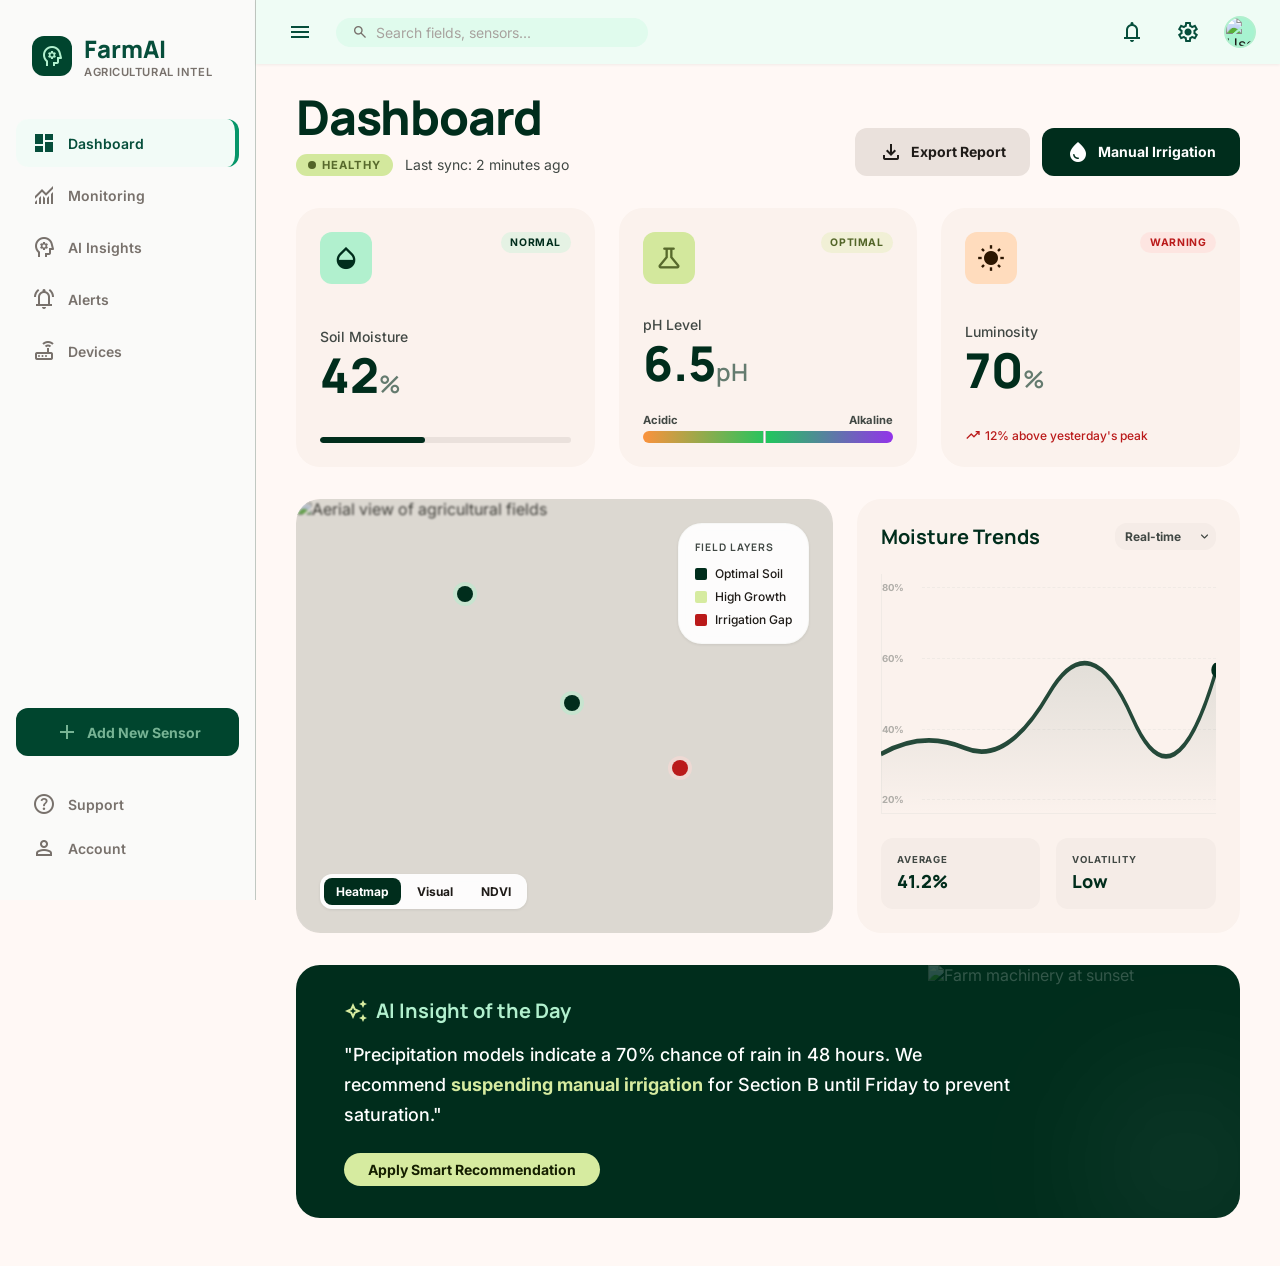
==== commit d0472b82: "Formatação (css e js) na página index.html" ====
--- a/pages/index.html
+++ b/pages/index.html
@@ -1,359 +1,313 @@
-<!DOCTYPE html><html class="light" lang="en"><head>
-<meta charset="utf-8">
-<meta content="width=device-width, initial-scale=1.0" name="viewport">
-<title>FarmAI - Dashboard Principal</title>
-<!-- Fonts -->
-<link href="https://fonts.googleapis.com/css2?family=Manrope:wght@400;500;600;700;800&amp;family=Inter:wght@400;500;600;700&amp;display=swap" rel="stylesheet">
-<!-- Material Symbols -->
-<link href="https://fonts.googleapis.com/css2?family=Material+Symbols+Outlined:wght,FILL@100..700,0..1&amp;display=swap" rel="stylesheet">
-<link href="https://fonts.googleapis.com/css2?family=Material+Symbols+Outlined:wght,FILL@100..700,0..1&amp;display=swap" rel="stylesheet">
-<script src="https://cdn.tailwindcss.com?plugins=forms,container-queries"></script>
-<script id="tailwind-config">
-      tailwind.config = {
-        darkMode: "class",
-        theme: {
-          extend: {
-            colors: {
-              "primary-fixed": "#b1f0ce",
-              "secondary": "#536528",
-              "inverse-on-surface": "#f8efea",
-              "on-error": "#ffffff",
-              "background": "#fff8f5",
-              "on-secondary-fixed": "#151f00",
-              "on-primary": "#ffffff",
-              "inverse-surface": "#34302c",
-              "on-primary-fixed-variant": "#0e5138",
-              "primary": "#002d1c",
-              "on-surface-variant": "#414844",
-              "surface-tint": "#2c694e",
-              "on-secondary-fixed-variant": "#3c4c12",
-              "secondary-fixed-dim": "#bacf86",
-              "surface-container": "#f5ece7",
-              "primary-container": "#00452e",
-              "on-error-container": "#93000a",
-              "tertiary": "#3b1f00",
-              "on-secondary-container": "#57692c",
-              "tertiary-fixed-dim": "#f0bd8b",
-              "surface-container-lowest": "#ffffff",
-              "on-tertiary-container": "#cd9d6d",
-              "on-background": "#1f1b18",
-              "inverse-primary": "#95d4b3",
-              "outline-variant": "#c1c8c2",
-              "on-secondary": "#ffffff",
-              "tertiary-container": "#56340e",
-              "secondary-fixed": "#d6eba0",
-              "surface-container-low": "#fbf2ed",
-              "surface": "#fff8f5",
-              "surface-dim": "#e1d8d3",
-              "on-primary-fixed": "#002114",
-              "error-container": "#ffdad6",
-              "outline": "#717973",
-              "surface-container-high": "#efe6e1",
-              "primary-fixed-dim": "#95d4b3",
-              "surface-variant": "#eae1dc",
-              "on-tertiary-fixed-variant": "#623f18",
-              "tertiary-fixed": "#ffdcbd",
-              "on-surface": "#1f1b18",
-              "secondary-container": "#d3e89d",
-              "on-primary-container": "#76b394",
-              "error": "#ba1a1a",
-              "on-tertiary": "#ffffff",
-              "on-tertiary-fixed": "#2c1600",
-              "surface-bright": "#fff8f5",
-              "surface-container-highest": "#eae1dc"
-            },
-            fontFamily: {
-              "headline": ["Manrope"],
-              "body": ["Inter"],
-              "label": ["Inter"]
-            },
-            borderRadius: {"DEFAULT": "0.25rem", "lg": "0.5rem", "xl": "0.75rem", "2xl": "1.5rem", "full": "9999px"},
-          },
-        },
-      }
-    </script>
-<style>
-        .material-symbols-outlined {
-            font-variation-settings: 'FILL' 0, 'wght' 400, 'GRAD' 0, 'opsz' 24;
-        }
-        .no-scrollbar::-webkit-scrollbar { display: none; }
-        .no-scrollbar { -ms-overflow-style: none; scrollbar-width: none; }
-    </style>
-<style>*, ::before, ::after{--tw-border-spacing-x:0;--tw-border-spacing-y:0;--tw-translate-x:0;--tw-translate-y:0;--tw-rotate:0;--tw-skew-x:0;--tw-skew-y:0;--tw-scale-x:1;--tw-scale-y:1;--tw-pan-x: ;--tw-pan-y: ;--tw-pinch-zoom: ;--tw-scroll-snap-strictness:proximity;--tw-gradient-from-position: ;--tw-gradient-via-position: ;--tw-gradient-to-position: ;--tw-ordinal: ;--tw-slashed-zero: ;--tw-numeric-figure: ;--tw-numeric-spacing: ;--tw-numeric-fraction: ;--tw-ring-inset: ;--tw-ring-offset-width:0px;--tw-ring-offset-color:#fff;--tw-ring-color:rgb(59 130 246 / 0.5);--tw-ring-offset-shadow:0 0 #0000;--tw-ring-shadow:0 0 #0000;--tw-shadow:0 0 #0000;--tw-shadow-colored:0 0 #0000;--tw-blur: ;--tw-brightness: ;--tw-contrast: ;--tw-grayscale: ;--tw-hue-rotate: ;--tw-invert: ;--tw-saturate: ;--tw-sepia: ;--tw-drop-shadow: ;--tw-backdrop-blur: ;--tw-backdrop-brightness: ;--tw-backdrop-contrast: ;--tw-backdrop-grayscale: ;--tw-backdrop-hue-rotate: ;--tw-backdrop-invert: ;--tw-backdrop-opacity: ;--tw-backdrop-saturate: ;--tw-backdrop-sepia: ;--tw-contain-size: ;--tw-contain-layout: ;--tw-contain-paint: ;--tw-contain-style: }::backdrop{--tw-border-spacing-x:0;--tw-border-spacing-y:0;--tw-translate-x:0;--tw-translate-y:0;--tw-rotate:0;--tw-skew-x:0;--tw-skew-y:0;--tw-scale-x:1;--tw-scale-y:1;--tw-pan-x: ;--tw-pan-y: ;--tw-pinch-zoom: ;--tw-scroll-snap-strictness:proximity;--tw-gradient-from-position: ;--tw-gradient-via-position: ;--tw-gradient-to-position: ;--tw-ordinal: ;--tw-slashed-zero: ;--tw-numeric-figure: ;--tw-numeric-spacing: ;--tw-numeric-fraction: ;--tw-ring-inset: ;--tw-ring-offset-width:0px;--tw-ring-offset-color:#fff;--tw-ring-color:rgb(59 130 246 / 0.5);--tw-ring-offset-shadow:0 0 #0000;--tw-ring-shadow:0 0 #0000;--tw-shadow:0 0 #0000;--tw-shadow-colored:0 0 #0000;--tw-blur: ;--tw-brightness: ;--tw-contrast: ;--tw-grayscale: ;--tw-hue-rotate: ;--tw-invert: ;--tw-saturate: ;--tw-sepia: ;--tw-drop-shadow: ;--tw-backdrop-blur: ;--tw-backdrop-brightness: ;--tw-backdrop-contrast: ;--tw-backdrop-grayscale: ;--tw-backdrop-hue-rotate: ;--tw-backdrop-invert: ;--tw-backdrop-opacity: ;--tw-backdrop-saturate: ;--tw-backdrop-sepia: ;--tw-contain-size: ;--tw-contain-layout: ;--tw-contain-paint: ;--tw-contain-style: }/* ! tailwindcss v3.4.17 | MIT License | https://tailwindcss.com */*,::after,::before{box-sizing:border-box;border-width:0;border-style:solid;border-color:#e5e7eb}::after,::before{--tw-content:''}:host,html{line-height:1.5;-webkit-text-size-adjust:100%;-moz-tab-size:4;tab-size:4;font-family:ui-sans-serif, system-ui, sans-serif, "Apple Color Emoji", "Segoe UI Emoji", "Segoe UI Symbol", "Noto Color Emoji";font-feature-settings:normal;font-variation-settings:normal;-webkit-tap-highlight-color:transparent}body{margin:0;line-height:inherit}hr{height:0;color:inherit;border-top-width:1px}abbr:where([title]){-webkit-text-decoration:underline dotted;text-decoration:underline dotted}h1,h2,h3,h4,h5,h6{font-size:inherit;font-weight:inherit}a{color:inherit;text-decoration:inherit}b,strong{font-weight:bolder}code,kbd,pre,samp{font-family:ui-monospace, SFMono-Regular, Menlo, Monaco, Consolas, "Liberation Mono", "Courier New", monospace;font-feature-settings:normal;font-variation-settings:normal;font-size:1em}small{font-size:80%}sub,sup{font-size:75%;line-height:0;position:relative;vertical-align:baseline}sub{bottom:-.25em}sup{top:-.5em}table{text-indent:0;border-color:inherit;border-collapse:collapse}button,input,optgroup,select,textarea{font-family:inherit;font-feature-settings:inherit;font-variation-settings:inherit;font-size:100%;font-weight:inherit;line-height:inherit;letter-spacing:inherit;color:inherit;margin:0;padding:0}button,select{text-transform:none}button,input:where([type=button]),input:where([type=reset]),input:where([type=submit]){-webkit-appearance:button;background-color:transparent;background-image:none}:-moz-focusring{outline:auto}:-moz-ui-invalid{box-shadow:none}progress{vertical-align:baseline}::-webkit-inner-spin-button,::-webkit-outer-spin-button{height:auto}[type=search]{-webkit-appearance:textfield;outline-offset:-2px}::-webkit-search-decoration{-webkit-appearance:none}::-webkit-file-upload-button{-webkit-appearance:button;font:inherit}summary{display:list-item}blockquote,dd,dl,figure,h1,h2,h3,h4,h5,h6,hr,p,pre{margin:0}fieldset{margin:0;padding:0}legend{padding:0}menu,ol,ul{list-style:none;margin:0;padding:0}dialog{padding:0}textarea{resize:vertical}input::placeholder,textarea::placeholder{opacity:1;color:#9ca3af}[role=button],button{cursor:pointer}:disabled{cursor:default}audio,canvas,embed,iframe,img,object,svg,video{display:block;vertical-align:middle}img,video{max-width:100%;height:auto}[hidden]:where(:not([hidden=until-found])){display:none}[type='text'],input:where(:not([type])),[type='email'],[type='url'],[type='password'],[type='number'],[type='date'],[type='datetime-local'],[type='month'],[type='search'],[type='tel'],[type='time'],[type='week'],[multiple],textarea,select{-webkit-appearance:none;appearance:none;background-color:#fff;border-color:#6b7280;border-width:1px;border-radius:0px;padding-top:0.5rem;padding-right:0.75rem;padding-bottom:0.5rem;padding-left:0.75rem;font-size:1rem;line-height:1.5rem;--tw-shadow:0 0 #0000;}[type='text']:focus, input:where(:not([type])):focus, [type='email']:focus, [type='url']:focus, [type='password']:focus, [type='number']:focus, [type='date']:focus, [type='datetime-local']:focus, [type='month']:focus, [type='search']:focus, [type='tel']:focus, [type='time']:focus, [type='week']:focus, [multiple]:focus, textarea:focus, select:focus{outline:2px solid transparent;outline-offset:2px;--tw-ring-inset:var(--tw-empty,/*!*/ /*!*/);--tw-ring-offset-width:0px;--tw-ring-offset-color:#fff;--tw-ring-color:#2563eb;--tw-ring-offset-shadow:var(--tw-ring-inset) 0 0 0 var(--tw-ring-offset-width) var(--tw-ring-offset-color);--tw-ring-shadow:var(--tw-ring-inset) 0 0 0 calc(1px + var(--tw-ring-offset-width)) var(--tw-ring-color);box-shadow:var(--tw-ring-offset-shadow), var(--tw-ring-shadow), var(--tw-shadow);border-color:#2563eb}input::placeholder,textarea::placeholder{color:#6b7280;opacity:1}::-webkit-datetime-edit-fields-wrapper{padding:0}::-webkit-date-and-time-value{min-height:1.5em;text-align:inherit}::-webkit-datetime-edit{display:inline-flex}::-webkit-datetime-edit,::-webkit-datetime-edit-year-field,::-webkit-datetime-edit-month-field,::-webkit-datetime-edit-day-field,::-webkit-datetime-edit-hour-field,::-webkit-datetime-edit-minute-field,::-webkit-datetime-edit-second-field,::-webkit-datetime-edit-millisecond-field,::-webkit-datetime-edit-meridiem-field{padding-top:0;padding-bottom:0}select{background-image:url("data:image/svg+xml,%3csvg xmlns='http://www.w3.org/2000/svg' fill='none' viewBox='0 0 20 20'%3e%3cpath stroke='%236b7280' stroke-linecap='round' stroke-linejoin='round' stroke-width='1.5' d='M6 8l4 4 4-4'/%3e%3c/svg%3e");background-position:right 0.5rem center;background-repeat:no-repeat;background-size:1.5em 1.5em;padding-right:2.5rem;print-color-adjust:exact}[multiple],[size]:where(select:not([size="1"])){background-image:initial;background-position:initial;background-repeat:unset;background-size:initial;padding-right:0.75rem;print-color-adjust:unset}[type='checkbox'],[type='radio']{-webkit-appearance:none;appearance:none;padding:0;print-color-adjust:exact;display:inline-block;vertical-align:middle;background-origin:border-box;-webkit-user-select:none;user-select:none;flex-shrink:0;height:1rem;width:1rem;color:#2563eb;background-color:#fff;border-color:#6b7280;border-width:1px;--tw-shadow:0 0 #0000}[type='checkbox']{border-radius:0px}[type='radio']{border-radius:100%}[type='checkbox']:focus,[type='radio']:focus{outline:2px solid transparent;outline-offset:2px;--tw-ring-inset:var(--tw-empty,/*!*/ /*!*/);--tw-ring-offset-width:2px;--tw-ring-offset-color:#fff;--tw-ring-color:#2563eb;--tw-ring-offset-shadow:var(--tw-ring-inset) 0 0 0 var(--tw-ring-offset-width) var(--tw-ring-offset-color);--tw-ring-shadow:var(--tw-ring-inset) 0 0 0 calc(2px + var(--tw-ring-offset-width)) var(--tw-ring-color);box-shadow:var(--tw-ring-offset-shadow), var(--tw-ring-shadow), var(--tw-shadow)}[type='checkbox']:checked,[type='radio']:checked{border-color:transparent;background-color:currentColor;background-size:100% 100%;background-position:center;background-repeat:no-repeat}[type='checkbox']:checked{background-image:url("data:image/svg+xml,%3csvg viewBox='0 0 16 16' fill='white' xmlns='http://www.w3.org/2000/svg'%3e%3cpath d='M12.207 4.793a1 1 0 010 1.414l-5 5a1 1 0 01-1.414 0l-2-2a1 1 0 011.414-1.414L6.5 9.086l4.293-4.293a1 1 0 011.414 0z'/%3e%3c/svg%3e");}@media (forced-colors: active) {[type='checkbox']:checked{-webkit-appearance:auto;appearance:auto}}[type='radio']:checked{background-image:url("data:image/svg+xml,%3csvg viewBox='0 0 16 16' fill='white' xmlns='http://www.w3.org/2000/svg'%3e%3ccircle cx='8' cy='8' r='3'/%3e%3c/svg%3e");}@media (forced-colors: active) {[type='radio']:checked{-webkit-appearance:auto;appearance:auto}}[type='checkbox']:checked:hover,[type='checkbox']:checked:focus,[type='radio']:checked:hover,[type='radio']:checked:focus{border-color:transparent;background-color:currentColor}[type='checkbox']:indeterminate{background-image:url("data:image/svg+xml,%3csvg xmlns='http://www.w3.org/2000/svg' fill='none' viewBox='0 0 16 16'%3e%3cpath stroke='white' stroke-linecap='round' stroke-linejoin='round' stroke-width='2' d='M4 8h8'/%3e%3c/svg%3e");border-color:transparent;background-color:currentColor;background-size:100% 100%;background-position:center;background-repeat:no-repeat;}@media (forced-colors: active) {[type='checkbox']:indeterminate{-webkit-appearance:auto;appearance:auto}}[type='checkbox']:indeterminate:hover,[type='checkbox']:indeterminate:focus{border-color:transparent;background-color:currentColor}[type='file']{background:unset;border-color:inherit;border-width:0;border-radius:0;padding:0;font-size:unset;line-height:inherit}[type='file']:focus{outline:1px solid ButtonText;outline:1px auto -webkit-focus-ring-color}.fixed{position:fixed}.absolute{position:absolute}.relative{position:relative}.inset-0{inset:0px}.-bottom-10{bottom:-2.5rem}.-right-10{right:-2.5rem}.bottom-0{bottom:0px}.bottom-6{bottom:1.5rem}.bottom-8{bottom:2rem}.left-0{left:0px}.left-1\/2{left:50%}.left-6{left:1.5rem}.left-\[30\%\]{left:30%}.left-\[50\%\]{left:50%}.left-\[70\%\]{left:70%}.right-0{right:0px}.right-6{right:1.5rem}.right-8{right:2rem}.top-0{top:0px}.top-6{top:1.5rem}.top-\[20\%\]{top:20%}.top-\[45\%\]{top:45%}.top-\[60\%\]{top:60%}.z-10{z-index:10}.z-40{z-index:40}.z-50{z-index:50}.mx-auto{margin-left:auto;margin-right:auto}.mb-10{margin-bottom:2.5rem}.mb-3{margin-bottom:0.75rem}.mb-4{margin-bottom:1rem}.mb-6{margin-bottom:1.5rem}.ml-2{margin-left:0.5rem}.mr-2{margin-right:0.5rem}.mt-1{margin-top:0.25rem}.mt-2{margin-top:0.5rem}.mt-6{margin-top:1.5rem}.mt-8{margin-top:2rem}.mt-auto{margin-top:auto}.flex{display:flex}.grid{display:grid}.hidden{display:none}.h-1\.5{height:0.375rem}.h-16{height:4rem}.h-2{height:0.5rem}.h-3{height:0.75rem}.h-4{height:1rem}.h-48{height:12rem}.h-8{height:2rem}.h-\[1px\]{height:1px}.h-full{height:100%}.min-h-\[250px\]{min-height:250px}.min-h-\[400px\]{min-height:400px}.min-h-screen{min-height:100vh}.w-1{width:0.25rem}.w-1\/3{width:33.333333%}.w-16{width:4rem}.w-2{width:0.5rem}.w-3{width:0.75rem}.w-32{width:8rem}.w-4{width:1rem}.w-48{width:12rem}.w-64{width:16rem}.w-8{width:2rem}.w-full{width:100%}.max-w-2xl{max-width:42rem}.max-w-7xl{max-width:80rem}.flex-1{flex:1 1 0%}.-translate-x-1\/2{--tw-translate-x:-50%;transform:translate(var(--tw-translate-x), var(--tw-translate-y)) rotate(var(--tw-rotate)) skewX(var(--tw-skew-x)) skewY(var(--tw-skew-y)) scaleX(var(--tw-scale-x)) scaleY(var(--tw-scale-y))}@keyframes pulse{50%{opacity:.5}}.animate-pulse{animation:pulse 2s cubic-bezier(0.4, 0, 0.6, 1) infinite}.grid-cols-1{grid-template-columns:repeat(1, minmax(0, 1fr))}.grid-cols-2{grid-template-columns:repeat(2, minmax(0, 1fr))}.flex-col{flex-direction:column}.items-start{align-items:flex-start}.items-end{align-items:flex-end}.items-center{align-items:center}.justify-center{justify-content:center}.justify-between{justify-content:space-between}.gap-1{gap:0.25rem}.gap-1\.5{gap:0.375rem}.gap-2{gap:0.5rem}.gap-3{gap:0.75rem}.gap-4{gap:1rem}.gap-6{gap:1.5rem}.space-y-1 > :not([hidden]) ~ :not([hidden]){--tw-space-y-reverse:0;margin-top:calc(0.25rem * calc(1 - var(--tw-space-y-reverse)));margin-bottom:calc(0.25rem * var(--tw-space-y-reverse))}.space-y-2 > :not([hidden]) ~ :not([hidden]){--tw-space-y-reverse:0;margin-top:calc(0.5rem * calc(1 - var(--tw-space-y-reverse)));margin-bottom:calc(0.5rem * var(--tw-space-y-reverse))}.space-y-4 > :not([hidden]) ~ :not([hidden]){--tw-space-y-reverse:0;margin-top:calc(1rem * calc(1 - var(--tw-space-y-reverse)));margin-bottom:calc(1rem * var(--tw-space-y-reverse))}.space-y-8 > :not([hidden]) ~ :not([hidden]){--tw-space-y-reverse:0;margin-top:calc(2rem * calc(1 - var(--tw-space-y-reverse)));margin-bottom:calc(2rem * var(--tw-space-y-reverse))}.overflow-hidden{overflow:hidden}.rounded-2xl{border-radius:1.5rem}.rounded-full{border-radius:9999px}.rounded-lg{border-radius:0.5rem}.rounded-sm{border-radius:0.125rem}.rounded-xl{border-radius:0.75rem}.border{border-width:1px}.border-2{border-width:2px}.border-x{border-left-width:1px;border-right-width:1px}.border-b{border-bottom-width:1px}.border-l{border-left-width:1px}.border-r-4{border-right-width:4px}.border-t{border-top-width:1px}.border-dashed{border-style:dashed}.border-none{border-style:none}.border-emerald-600{--tw-border-opacity:1;border-color:rgb(5 150 105 / var(--tw-border-opacity, 1))}.border-outline-variant\/10{border-color:rgb(193 200 194 / 0.1)}.border-outline-variant\/20{border-color:rgb(193 200 194 / 0.2)}.border-primary-fixed{--tw-border-opacity:1;border-color:rgb(177 240 206 / var(--tw-border-opacity, 1))}.border-stone-200{--tw-border-opacity:1;border-color:rgb(231 229 228 / var(--tw-border-opacity, 1))}.bg-background{--tw-bg-opacity:1;background-color:rgb(255 248 245 / var(--tw-bg-opacity, 1))}.bg-emerald-100\/50{background-color:rgb(209 250 229 / 0.5)}.bg-emerald-50\/50{background-color:rgb(236 253 245 / 0.5)}.bg-emerald-50\/80{background-color:rgb(236 253 245 / 0.8)}.bg-error{--tw-bg-opacity:1;background-color:rgb(186 26 26 / var(--tw-bg-opacity, 1))}.bg-error-container\/50{background-color:rgb(255 218 214 / 0.5)}.bg-primary{--tw-bg-opacity:1;background-color:rgb(0 45 28 / var(--tw-bg-opacity, 1))}.bg-primary-container{--tw-bg-opacity:1;background-color:rgb(0 69 46 / var(--tw-bg-opacity, 1))}.bg-primary-fixed{--tw-bg-opacity:1;background-color:rgb(177 240 206 / var(--tw-bg-opacity, 1))}.bg-primary-fixed\/30{background-color:rgb(177 240 206 / 0.3)}.bg-primary\/10{background-color:rgb(0 45 28 / 0.1)}.bg-secondary{--tw-bg-opacity:1;background-color:rgb(83 101 40 / var(--tw-bg-opacity, 1))}.bg-secondary-container{--tw-bg-opacity:1;background-color:rgb(211 232 157 / var(--tw-bg-opacity, 1))}.bg-secondary-fixed{--tw-bg-opacity:1;background-color:rgb(214 235 160 / var(--tw-bg-opacity, 1))}.bg-secondary-fixed\/30{background-color:rgb(214 235 160 / 0.3)}.bg-stone-50{--tw-bg-opacity:1;background-color:rgb(250 250 249 / var(--tw-bg-opacity, 1))}.bg-surface-container{--tw-bg-opacity:1;background-color:rgb(245 236 231 / var(--tw-bg-opacity, 1))}.bg-surface-container-highest{--tw-bg-opacity:1;background-color:rgb(234 225 220 / var(--tw-bg-opacity, 1))}.bg-surface-container-low{--tw-bg-opacity:1;background-color:rgb(251 242 237 / var(--tw-bg-opacity, 1))}.bg-surface-container-lowest{--tw-bg-opacity:1;background-color:rgb(255 255 255 / var(--tw-bg-opacity, 1))}.bg-surface-container-lowest\/90{background-color:rgb(255 255 255 / 0.9)}.bg-tertiary-fixed{--tw-bg-opacity:1;background-color:rgb(255 220 189 / var(--tw-bg-opacity, 1))}.bg-transparent{background-color:transparent}.bg-white{--tw-bg-opacity:1;background-color:rgb(255 255 255 / var(--tw-bg-opacity, 1))}.bg-white\/5{background-color:rgb(255 255 255 / 0.05)}.bg-gradient-to-r{background-image:linear-gradient(to right, var(--tw-gradient-stops))}.from-orange-400{--tw-gradient-from:#fb923c var(--tw-gradient-from-position);--tw-gradient-to:rgb(251 146 60 / 0) var(--tw-gradient-to-position);--tw-gradient-stops:var(--tw-gradient-from), var(--tw-gradient-to)}.via-green-500{--tw-gradient-to:rgb(34 197 94 / 0)  var(--tw-gradient-to-position);--tw-gradient-stops:var(--tw-gradient-from), #22c55e var(--tw-gradient-via-position), var(--tw-gradient-to)}.to-purple-600{--tw-gradient-to:#9333ea var(--tw-gradient-to-position)}.fill-primary{fill:#002d1c}.object-cover{object-fit:cover}.p-1{padding:0.25rem}.p-2{padding:0.5rem}.p-3{padding:0.75rem}.p-4{padding:1rem}.p-6{padding:1.5rem}.p-8{padding:2rem}.px-2{padding-left:0.5rem;padding-right:0.5rem}.px-3{padding-left:0.75rem;padding-right:0.75rem}.px-4{padding-left:1rem;padding-right:1rem}.px-6{padding-left:1.5rem;padding-right:1.5rem}.py-1{padding-top:0.25rem;padding-bottom:0.25rem}.py-1\.5{padding-top:0.375rem;padding-bottom:0.375rem}.py-2{padding-top:0.5rem;padding-bottom:0.5rem}.py-3{padding-top:0.75rem;padding-bottom:0.75rem}.py-8{padding-top:2rem;padding-bottom:2rem}.pb-12{padding-bottom:3rem}.pt-24{padding-top:6rem}.pt-4{padding-top:1rem}.font-body{font-family:Inter}.font-headline{font-family:Manrope}.font-label{font-family:Inter}.text-2xl{font-size:1.5rem;line-height:2rem}.text-3xl{font-size:1.875rem;line-height:2.25rem}.text-4xl{font-size:2.25rem;line-height:2.5rem}.text-5xl{font-size:3rem;line-height:1}.text-\[10px\]{font-size:10px}.text-lg{font-size:1.125rem;line-height:1.75rem}.text-sm{font-size:0.875rem;line-height:1.25rem}.text-xl{font-size:1.25rem;line-height:1.75rem}.text-xs{font-size:0.75rem;line-height:1rem}.font-black{font-weight:900}.font-bold{font-weight:700}.font-extrabold{font-weight:800}.font-medium{font-weight:500}.font-semibold{font-weight:600}.uppercase{text-transform:uppercase}.leading-relaxed{line-height:1.625}.leading-tight{line-height:1.25}.tracking-tight{letter-spacing:-0.025em}.tracking-tighter{letter-spacing:-0.05em}.tracking-wider{letter-spacing:0.05em}.tracking-widest{letter-spacing:0.1em}.text-emerald-900{--tw-text-opacity:1;color:rgb(6 78 59 / var(--tw-text-opacity, 1))}.text-error{--tw-text-opacity:1;color:rgb(186 26 26 / var(--tw-text-opacity, 1))}.text-on-background{--tw-text-opacity:1;color:rgb(31 27 24 / var(--tw-text-opacity, 1))}.text-on-primary-container{--tw-text-opacity:1;color:rgb(118 179 148 / var(--tw-text-opacity, 1))}.text-on-secondary-container{--tw-text-opacity:1;color:rgb(87 105 44 / var(--tw-text-opacity, 1))}.text-on-secondary-fixed{--tw-text-opacity:1;color:rgb(21 31 0 / var(--tw-text-opacity, 1))}.text-on-surface{--tw-text-opacity:1;color:rgb(31 27 24 / var(--tw-text-opacity, 1))}.text-on-surface-variant{--tw-text-opacity:1;color:rgb(65 72 68 / var(--tw-text-opacity, 1))}.text-on-surface-variant\/40{color:rgb(65 72 68 / 0.4)}.text-primary{--tw-text-opacity:1;color:rgb(0 45 28 / var(--tw-text-opacity, 1))}.text-primary-fixed{--tw-text-opacity:1;color:rgb(177 240 206 / var(--tw-text-opacity, 1))}.text-secondary{--tw-text-opacity:1;color:rgb(83 101 40 / var(--tw-text-opacity, 1))}.text-secondary-fixed{--tw-text-opacity:1;color:rgb(214 235 160 / var(--tw-text-opacity, 1))}.text-stone-500{--tw-text-opacity:1;color:rgb(120 113 108 / var(--tw-text-opacity, 1))}.text-tertiary{--tw-text-opacity:1;color:rgb(59 31 0 / var(--tw-text-opacity, 1))}.text-white{--tw-text-opacity:1;color:rgb(255 255 255 / var(--tw-text-opacity, 1))}.opacity-0{opacity:0}.opacity-10{opacity:0.1}.opacity-20{opacity:0.2}.opacity-60{opacity:0.6}.opacity-80{opacity:0.8}.mix-blend-multiply{mix-blend-mode:multiply}.shadow-2xl{--tw-shadow:0 25px 50px -12px rgb(0 0 0 / 0.25);--tw-shadow-colored:0 25px 50px -12px var(--tw-shadow-color);box-shadow:var(--tw-ring-offset-shadow, 0 0 #0000), var(--tw-ring-shadow, 0 0 #0000), var(--tw-shadow)}.shadow-lg{--tw-shadow:0 10px 15px -3px rgb(0 0 0 / 0.1), 0 4px 6px -4px rgb(0 0 0 / 0.1);--tw-shadow-colored:0 10px 15px -3px var(--tw-shadow-color), 0 4px 6px -4px var(--tw-shadow-color);box-shadow:var(--tw-ring-offset-shadow, 0 0 #0000), var(--tw-ring-shadow, 0 0 #0000), var(--tw-shadow)}.shadow-sm{--tw-shadow:0 1px 2px 0 rgb(0 0 0 / 0.05);--tw-shadow-colored:0 1px 2px 0 var(--tw-shadow-color);box-shadow:var(--tw-ring-offset-shadow, 0 0 #0000), var(--tw-ring-shadow, 0 0 #0000), var(--tw-shadow)}.shadow-xl{--tw-shadow:0 20px 25px -5px rgb(0 0 0 / 0.1), 0 8px 10px -6px rgb(0 0 0 / 0.1);--tw-shadow-colored:0 20px 25px -5px var(--tw-shadow-color), 0 8px 10px -6px var(--tw-shadow-color);box-shadow:var(--tw-ring-offset-shadow, 0 0 #0000), var(--tw-ring-shadow, 0 0 #0000), var(--tw-shadow)}.shadow-primary\/20{--tw-shadow-color:rgb(0 45 28 / 0.2);--tw-shadow:var(--tw-shadow-colored)}.shadow-primary\/40{--tw-shadow-color:rgb(0 45 28 / 0.4);--tw-shadow:var(--tw-shadow-colored)}.ring-4{--tw-ring-offset-shadow:var(--tw-ring-inset) 0 0 0 var(--tw-ring-offset-width) var(--tw-ring-offset-color);--tw-ring-shadow:var(--tw-ring-inset) 0 0 0 calc(4px + var(--tw-ring-offset-width)) var(--tw-ring-color);box-shadow:var(--tw-ring-offset-shadow), var(--tw-ring-shadow), var(--tw-shadow, 0 0 #0000)}.ring-error-container\/50{--tw-ring-color:rgb(255 218 214 / 0.5)}.ring-primary-fixed\/50{--tw-ring-color:rgb(177 240 206 / 0.5)}.blur-3xl{--tw-blur:blur(64px);filter:var(--tw-blur) var(--tw-brightness) var(--tw-contrast) var(--tw-grayscale) var(--tw-hue-rotate) var(--tw-invert) var(--tw-saturate) var(--tw-sepia) var(--tw-drop-shadow)}.backdrop-blur{--tw-backdrop-blur:blur(8px);-webkit-backdrop-filter:var(--tw-backdrop-blur) var(--tw-backdrop-brightness) var(--tw-backdrop-contrast) var(--tw-backdrop-grayscale) var(--tw-backdrop-hue-rotate) var(--tw-backdrop-invert) var(--tw-backdrop-opacity) var(--tw-backdrop-saturate) var(--tw-backdrop-sepia);backdrop-filter:var(--tw-backdrop-blur) var(--tw-backdrop-brightness) var(--tw-backdrop-contrast) var(--tw-backdrop-grayscale) var(--tw-backdrop-hue-rotate) var(--tw-backdrop-invert) var(--tw-backdrop-opacity) var(--tw-backdrop-saturate) var(--tw-backdrop-sepia)}.backdrop-blur-\[1px\]{--tw-backdrop-blur:blur(1px);-webkit-backdrop-filter:var(--tw-backdrop-blur) var(--tw-backdrop-brightness) var(--tw-backdrop-contrast) var(--tw-backdrop-grayscale) var(--tw-backdrop-hue-rotate) var(--tw-backdrop-invert) var(--tw-backdrop-opacity) var(--tw-backdrop-saturate) var(--tw-backdrop-sepia);backdrop-filter:var(--tw-backdrop-blur) var(--tw-backdrop-brightness) var(--tw-backdrop-contrast) var(--tw-backdrop-grayscale) var(--tw-backdrop-hue-rotate) var(--tw-backdrop-invert) var(--tw-backdrop-opacity) var(--tw-backdrop-saturate) var(--tw-backdrop-sepia)}.backdrop-blur-xl{--tw-backdrop-blur:blur(24px);-webkit-backdrop-filter:var(--tw-backdrop-blur) var(--tw-backdrop-brightness) var(--tw-backdrop-contrast) var(--tw-backdrop-grayscale) var(--tw-backdrop-hue-rotate) var(--tw-backdrop-invert) var(--tw-backdrop-opacity) var(--tw-backdrop-saturate) var(--tw-backdrop-sepia);backdrop-filter:var(--tw-backdrop-blur) var(--tw-backdrop-brightness) var(--tw-backdrop-contrast) var(--tw-backdrop-grayscale) var(--tw-backdrop-hue-rotate) var(--tw-backdrop-invert) var(--tw-backdrop-opacity) var(--tw-backdrop-saturate) var(--tw-backdrop-sepia)}.transition-all{transition-property:all;transition-timing-function:cubic-bezier(0.4, 0, 0.2, 1);transition-duration:150ms}.transition-colors{transition-property:color, background-color, border-color, fill, stroke, -webkit-text-decoration-color;transition-property:color, background-color, border-color, text-decoration-color, fill, stroke;transition-property:color, background-color, border-color, text-decoration-color, fill, stroke, -webkit-text-decoration-color;transition-timing-function:cubic-bezier(0.4, 0, 0.2, 1);transition-duration:150ms}.transition-opacity{transition-property:opacity;transition-timing-function:cubic-bezier(0.4, 0, 0.2, 1);transition-duration:150ms}.transition-transform{transition-property:transform;transition-timing-function:cubic-bezier(0.4, 0, 0.2, 1);transition-duration:150ms}.duration-200{transition-duration:200ms}.duration-300{transition-duration:300ms}.ease-in-out{transition-timing-function:cubic-bezier(0.4, 0, 0.2, 1)}.selection\:bg-primary-fixed *::selection{--tw-bg-opacity:1;background-color:rgb(177 240 206 / var(--tw-bg-opacity, 1))}.selection\:text-on-primary-fixed *::selection{--tw-text-opacity:1;color:rgb(0 33 20 / var(--tw-text-opacity, 1))}.selection\:bg-primary-fixed::selection{--tw-bg-opacity:1;background-color:rgb(177 240 206 / var(--tw-bg-opacity, 1))}.selection\:text-on-primary-fixed::selection{--tw-text-opacity:1;color:rgb(0 33 20 / var(--tw-text-opacity, 1))}.placeholder\:text-stone-400::placeholder{--tw-text-opacity:1;color:rgb(168 162 158 / var(--tw-text-opacity, 1))}.hover\:rotate-90:hover{--tw-rotate:90deg;transform:translate(var(--tw-translate-x), var(--tw-translate-y)) rotate(var(--tw-rotate)) skewX(var(--tw-skew-x)) skewY(var(--tw-skew-y)) scaleX(var(--tw-scale-x)) scaleY(var(--tw-scale-y))}.hover\:scale-\[1\.02\]:hover{--tw-scale-x:1.02;--tw-scale-y:1.02;transform:translate(var(--tw-translate-x), var(--tw-translate-y)) rotate(var(--tw-rotate)) skewX(var(--tw-skew-x)) skewY(var(--tw-skew-y)) scaleX(var(--tw-scale-x)) scaleY(var(--tw-scale-y))}.hover\:bg-emerald-100\/50:hover{background-color:rgb(209 250 229 / 0.5)}.hover\:bg-stone-100:hover{--tw-bg-opacity:1;background-color:rgb(245 245 244 / var(--tw-bg-opacity, 1))}.hover\:bg-surface-container:hover{--tw-bg-opacity:1;background-color:rgb(245 236 231 / var(--tw-bg-opacity, 1))}.hover\:bg-surface-container-low:hover{--tw-bg-opacity:1;background-color:rgb(251 242 237 / var(--tw-bg-opacity, 1))}.hover\:bg-surface-dim:hover{--tw-bg-opacity:1;background-color:rgb(225 216 211 / var(--tw-bg-opacity, 1))}.hover\:text-emerald-700:hover{--tw-text-opacity:1;color:rgb(4 120 87 / var(--tw-text-opacity, 1))}.hover\:opacity-90:hover{opacity:0.9}.focus\:ring-0:focus{--tw-ring-offset-shadow:var(--tw-ring-inset) 0 0 0 var(--tw-ring-offset-width) var(--tw-ring-offset-color);--tw-ring-shadow:var(--tw-ring-inset) 0 0 0 calc(0px + var(--tw-ring-offset-width)) var(--tw-ring-color);box-shadow:var(--tw-ring-offset-shadow), var(--tw-ring-shadow), var(--tw-shadow, 0 0 #0000)}.focus\:ring-primary:focus{--tw-ring-opacity:1;--tw-ring-color:rgb(0 45 28 / var(--tw-ring-opacity, 1))}.active\:scale-90:active{--tw-scale-x:.9;--tw-scale-y:.9;transform:translate(var(--tw-translate-x), var(--tw-translate-y)) rotate(var(--tw-rotate)) skewX(var(--tw-skew-x)) skewY(var(--tw-skew-y)) scaleX(var(--tw-scale-x)) scaleY(var(--tw-scale-y))}.active\:scale-95:active{--tw-scale-x:.95;--tw-scale-y:.95;transform:translate(var(--tw-translate-x), var(--tw-translate-y)) rotate(var(--tw-rotate)) skewX(var(--tw-skew-x)) skewY(var(--tw-skew-y)) scaleX(var(--tw-scale-x)) scaleY(var(--tw-scale-y))}.group:hover .group-hover\:scale-105{--tw-scale-x:1.05;--tw-scale-y:1.05;transform:translate(var(--tw-translate-x), var(--tw-translate-y)) rotate(var(--tw-rotate)) skewX(var(--tw-skew-x)) skewY(var(--tw-skew-y)) scaleX(var(--tw-scale-x)) scaleY(var(--tw-scale-y))}.group:hover .group-hover\:opacity-100{opacity:1}.dark\:border-stone-800:is(.dark *){--tw-border-opacity:1;border-color:rgb(41 37 36 / var(--tw-border-opacity, 1))}.dark\:bg-emerald-900\/10:is(.dark *){background-color:rgb(6 78 59 / 0.1)}.dark\:bg-stone-900\/50:is(.dark *){background-color:rgb(28 25 23 / 0.5)}.dark\:bg-stone-950:is(.dark *){--tw-bg-opacity:1;background-color:rgb(12 10 9 / var(--tw-bg-opacity, 1))}.dark\:bg-stone-950\/80:is(.dark *){background-color:rgb(12 10 9 / 0.8)}.dark\:text-emerald-400:is(.dark *){--tw-text-opacity:1;color:rgb(52 211 153 / var(--tw-text-opacity, 1))}.dark\:text-emerald-500:is(.dark *){--tw-text-opacity:1;color:rgb(16 185 129 / var(--tw-text-opacity, 1))}.dark\:text-stone-400:is(.dark *){--tw-text-opacity:1;color:rgb(168 162 158 / var(--tw-text-opacity, 1))}.dark\:shadow-none:is(.dark *){--tw-shadow:0 0 #0000;--tw-shadow-colored:0 0 #0000;box-shadow:var(--tw-ring-offset-shadow, 0 0 #0000), var(--tw-ring-shadow, 0 0 #0000), var(--tw-shadow)}.dark\:hover\:bg-stone-900:hover:is(.dark *){--tw-bg-opacity:1;background-color:rgb(28 25 23 / var(--tw-bg-opacity, 1))}.dark\:hover\:text-emerald-300:hover:is(.dark *){--tw-text-opacity:1;color:rgb(110 231 183 / var(--tw-text-opacity, 1))}@media (min-width: 640px){.sm\:flex{display:flex}}@media (min-width: 768px){.md\:block{display:block}.md\:grid-cols-3{grid-template-columns:repeat(3, minmax(0, 1fr))}.md\:flex-row{flex-direction:row}.md\:items-end{align-items:flex-end}}@media (min-width: 1024px){.lg\:left-64{left:16rem}.lg\:ml-64{margin-left:16rem}.lg\:flex{display:flex}.lg\:hidden{display:none}.lg\:w-64{width:16rem}.lg\:px-10{padding-left:2.5rem;padding-right:2.5rem}.lg\:text-5xl{font-size:3rem;line-height:1}}@media (min-width: 1280px){.xl\:col-span-5{grid-column:span 5 / span 5}.xl\:col-span-7{grid-column:span 7 / span 7}.xl\:grid-cols-12{grid-template-columns:repeat(12, minmax(0, 1fr))}}</style></head>
-<body class="bg-background text-on-background font-body selection:bg-primary-fixed selection:text-on-primary-fixed" data-mode="connect">
-<!-- Side Navigation Shell -->
-<aside class="hidden lg:flex flex-col fixed left-0 top-0 h-full py-8 px-4 w-64 bg-stone-50 dark:bg-stone-950 z-40">
-<div class="mb-10 px-4">
-<h1 class="font-headline text-2xl font-black text-emerald-900 dark:text-emerald-500">FarmAI</h1>
-<p class="text-xs font-semibold text-stone-500 dark:text-stone-400 tracking-wider uppercase">Agricultural Intel</p>
-</div>
-<nav class="flex-1 space-y-2">
-<!-- Dashboard Active -->
-<a class="flex items-center gap-3 px-4 py-3 text-emerald-900 dark:text-emerald-400 border-r-4 border-emerald-600 bg-emerald-50/50 dark:bg-emerald-900/10 transition-all ease-in-out duration-300 font-inter text-sm font-semibold" href="#">
-<span class="material-symbols-outlined">dashboard</span>
-<span>Dashboard</span>
-</a>
-<a class="flex items-center gap-3 px-4 py-3 text-stone-500 dark:text-stone-400 hover:text-emerald-700 dark:hover:text-emerald-300 hover:bg-stone-100 dark:hover:bg-stone-900 transition-all ease-in-out duration-300 font-inter text-sm font-semibold" href="#">
-<span class="material-symbols-outlined">monitoring</span>
-<span>Monitoring</span>
-</a>
-<a class="flex items-center gap-3 px-4 py-3 text-stone-500 dark:text-stone-400 hover:text-emerald-700 dark:hover:text-emerald-300 hover:bg-stone-100 dark:hover:bg-stone-900 transition-all ease-in-out duration-300 font-inter text-sm font-semibold" href="#">
-<span class="material-symbols-outlined">psychology</span>
-<span>AI Insights</span>
-</a>
-<a class="flex items-center gap-3 px-4 py-3 text-stone-500 dark:text-stone-400 hover:text-emerald-700 dark:hover:text-emerald-300 hover:bg-stone-100 dark:hover:bg-stone-900 transition-all ease-in-out duration-300 font-inter text-sm font-semibold" href="#">
-<span class="material-symbols-outlined">notifications_active</span>
-<span>Alerts</span>
-</a>
-<a class="flex items-center gap-3 px-4 py-3 text-stone-500 dark:text-stone-400 hover:text-emerald-700 dark:hover:text-emerald-300 hover:bg-stone-100 dark:hover:bg-stone-900 transition-all ease-in-out duration-300 font-inter text-sm font-semibold" href="#">
-<span class="material-symbols-outlined">router</span>
-<span>Devices</span>
-</a>
-</nav>
-<div class="mt-auto space-y-4 px-2">
-<button class="w-full flex items-center justify-center gap-2 bg-primary-container text-on-primary-container py-3 rounded-xl font-bold transition-all hover:scale-[1.02] active:scale-95">
-<span class="material-symbols-outlined">add</span>
-<span>Add New Sensor</span>
-</button>
-<div class="pt-4 border-t border-stone-200 dark:border-stone-800 space-y-1">
-<a class="flex items-center gap-3 px-4 py-2 text-stone-500 dark:text-stone-400 font-inter text-sm font-semibold" href="#">
-<span class="material-symbols-outlined">help</span>
-<span>Support</span>
-</a>
-<a class="flex items-center gap-3 px-4 py-2 text-stone-500 dark:text-stone-400 font-inter text-sm font-semibold" href="#">
-<span class="material-symbols-outlined">person</span>
-<span>Account</span>
-</a>
-</div>
-</div>
-</aside>
-<!-- Main Content Area -->
-<main class="lg:ml-64 min-h-screen">
-<!-- Top Navigation Bar -->
-<header class="fixed top-0 lg:left-64 right-0 z-50 flex justify-between items-center h-16 px-6 bg-emerald-50/80 dark:bg-stone-950/80 backdrop-blur-xl shadow-sm dark:shadow-none">
-<div class="flex items-center gap-4">
-<button class="lg:hidden material-symbols-outlined text-emerald-900">menu</button>
-<div class="hidden sm:flex items-center bg-emerald-100/50 dark:bg-stone-900/50 px-4 py-1.5 rounded-full">
-<span class="material-symbols-outlined text-stone-500 text-sm mr-2">search</span>
-<input class="bg-transparent border-none focus:ring-0 text-sm font-label w-48 lg:w-64 placeholder:text-stone-400" placeholder="Search fields, sensors..." type="text">
-</div>
-</div>
-<div class="flex items-center gap-4">
-<button class="material-symbols-outlined text-emerald-900 dark:text-emerald-500 hover:bg-emerald-100/50 p-2 rounded-full transition-colors active:scale-95 duration-200">notifications</button>
-<button class="material-symbols-outlined text-emerald-900 dark:text-emerald-500 hover:bg-emerald-100/50 p-2 rounded-full transition-colors active:scale-95 duration-200">settings</button>
-<div class="h-8 w-8 rounded-full bg-surface-container-highest overflow-hidden border-2 border-primary-fixed">
-<img alt="User profile avatar" class="w-full h-full object-cover" data-alt="Portrait of a modern farmer in a smart greenhouse with professional lighting" src="https://lh3.googleusercontent.com/aida-public/[base64]">
-</div>
-</div>
-</header>
-<!-- Content Canvas -->
-<div class="pt-24 pb-12 px-6 lg:px-10 max-w-7xl mx-auto space-y-8">
-<!-- Hero Header -->
-<section class="flex flex-col md:flex-row md:items-end justify-between gap-6">
-<div>
-<h2 class="font-headline text-4xl lg:text-5xl font-extrabold text-primary tracking-tight leading-tight">Sim!</h2>
-<div class="flex items-center gap-3 mt-2">
-<span class="flex items-center gap-1.5 px-3 py-1 bg-secondary-container text-on-secondary-container rounded-full text-xs font-bold uppercase tracking-widest">
-<span class="w-2 h-2 rounded-full bg-secondary"></span>
-                            Healthy
-                        </span>
-<span class="text-on-surface-variant font-label text-sm">Last sync: 2 minutes ago</span>
-</div>
-</div>
-<div class="flex gap-3">
-<button class="px-6 py-3 bg-surface-container-highest text-on-surface rounded-2xl font-bold flex items-center gap-2 transition-all hover:bg-surface-dim">
-<span class="material-symbols-outlined">file_download</span>
-                        Export Report
-                    </button>
-<button class="px-6 py-3 bg-primary text-white rounded-2xl font-bold flex items-center gap-2 transition-all hover:opacity-90 shadow-lg shadow-primary/20">
-<span class="material-symbols-outlined" style="font-variation-settings: 'FILL' 1;">water_drop</span>
-                        Manual Irrigation
-                    </button>
-</div>
-</section>
-<!-- Status Bento Grid -->
-<section class="grid grid-cols-1 md:grid-cols-3 gap-6">
-<!-- Soil Moisture -->
-<div class="bg-surface-container-low rounded-2xl p-6 flex flex-col justify-between group hover:bg-surface-container transition-colors duration-300">
-<div class="flex justify-between items-start">
-<div class="p-3 bg-primary-fixed text-primary rounded-xl">
-<span class="material-symbols-outlined text-2xl">humidity_mid</span>
-</div>
-<span class="text-xs font-bold text-primary bg-primary-fixed/30 px-2 py-1 rounded-lg">Normal</span>
-</div>
-<div class="mt-8">
-<p class="text-on-surface-variant font-medium">Soil Moisture</p>
-<h3 class="font-headline text-5xl font-black text-primary mt-1">42<span class="text-2xl font-semibold opacity-60">%</span></h3>
-</div>
-<div class="mt-6 w-full bg-surface-container-highest h-1.5 rounded-full overflow-hidden">
-<div class="bg-primary h-full rounded-full" style="width: 42%"></div>
-</div>
-</div>
-<!-- pH Level -->
-<div class="bg-surface-container-low rounded-2xl p-6 flex flex-col justify-between group hover:bg-surface-container transition-colors duration-300">
-<div class="flex justify-between items-start">
-<div class="p-3 bg-secondary-fixed text-secondary rounded-xl">
-<span class="material-symbols-outlined text-2xl">science</span>
-</div>
-<span class="text-xs font-bold text-secondary bg-secondary-fixed/30 px-2 py-1 rounded-lg">Optimal</span>
-</div>
-<div class="mt-8">
-<p class="text-on-surface-variant font-medium">pH Level</p>
-<h3 class="font-headline text-5xl font-black text-on-surface mt-1">6.5<span class="text-2xl font-semibold opacity-60">pH</span></h3>
-</div>
-<div class="mt-6 flex justify-between items-center text-xs font-bold text-on-surface-variant">
-<span>Acidic</span>
-<span>Alkaline</span>
-</div>
-<div class="mt-1 w-full h-3 rounded-full bg-gradient-to-r from-orange-400 via-green-500 to-purple-600 relative">
-<div class="absolute top-0 bottom-0 w-1 bg-white border-x border-stone-200" style="left: 48%"></div>
-</div>
-</div>
-<!-- Luminosity -->
-<div class="bg-surface-container-low rounded-2xl p-6 flex flex-col justify-between group hover:bg-surface-container transition-colors duration-300">
-<div class="flex justify-between items-start">
-<div class="p-3 bg-tertiary-fixed text-tertiary rounded-xl">
-<span class="material-symbols-outlined text-2xl" style="font-variation-settings: 'FILL' 1;">wb_sunny</span>
-</div>
-<span class="text-xs font-bold text-error bg-error-container/50 px-2 py-1 rounded-lg">Warning</span>
-</div>
-<div class="mt-8">
-<p class="text-on-surface-variant font-medium">Luminosity</p>
-<h3 class="font-headline text-5xl font-black text-on-surface mt-1">70<span class="text-2xl font-semibold opacity-60">%</span></h3>
-</div>
-<div class="mt-6">
-<p class="text-xs text-error font-medium flex items-center gap-1">
-<span class="material-symbols-outlined text-sm">trending_up</span> 
-                            12% above yesterday's peak
-                        </p>
-</div>
-</div>
-</section>
-<!-- Main Interactive Section -->
-<section class="grid grid-cols-1 xl:grid-cols-12 gap-6">
-<!-- Central Field Map -->
-<div class="xl:col-span-7 bg-surface-container rounded-2xl overflow-hidden relative min-h-[400px]">
-<div class="absolute inset-0 opacity-80 mix-blend-multiply">
-<img alt="Aerial view of agricultural fields" class="w-full h-full object-cover" data-alt="High-resolution aerial top-down view of lush geometric green farm fields with varying shades of green under soft daylight" src="https://lh3.googleusercontent.com/aida-public/[base64]">
-</div>
-<!-- Heatmap Overlay -->
-<div class="absolute inset-0 bg-primary/10 backdrop-blur-[1px] flex items-center justify-center">
-<div class="relative w-full h-full">
-<!-- Sensor Markers -->
-<div class="absolute top-[20%] left-[30%] group">
-<div class="w-4 h-4 bg-primary rounded-full ring-4 ring-primary-fixed/50 animate-pulse"></div>
-<div class="absolute bottom-6 left-1/2 -translate-x-1/2 opacity-0 group-hover:opacity-100 transition-opacity bg-surface-container-lowest p-3 rounded-xl shadow-xl w-32 z-10">
-<p class="text-[10px] font-bold text-on-surface-variant uppercase tracking-tighter">Sensor Node 04</p>
-<p class="text-sm font-black text-primary">44% Moisture</p>
-</div>
-</div>
-<div class="absolute top-[60%] left-[70%] group">
-<div class="w-4 h-4 bg-error rounded-full ring-4 ring-error-container/50"></div>
-<div class="absolute bottom-6 left-1/2 -translate-x-1/2 opacity-0 group-hover:opacity-100 transition-opacity bg-surface-container-lowest p-3 rounded-xl shadow-xl w-32 z-10">
-<p class="text-[10px] font-bold text-on-surface-variant uppercase tracking-tighter">Sensor Node 12</p>
-<p class="text-sm font-black text-error">Low pH Alert</p>
-</div>
-</div>
-<div class="absolute top-[45%] left-[50%]">
-<div class="w-4 h-4 bg-primary rounded-full ring-4 ring-primary-fixed/50"></div>
-</div>
-</div>
-</div>
-<!-- Map Controls -->
-<div class="absolute bottom-6 left-6 flex gap-2">
-<div class="bg-surface-container-lowest/90 backdrop-blur p-1 rounded-xl flex gap-1 shadow-sm">
-<button class="px-3 py-1.5 rounded-lg text-xs font-bold bg-primary text-white">Heatmap</button>
-<button class="px-3 py-1.5 rounded-lg text-xs font-bold text-on-surface hover:bg-surface-container-low transition-colors">Visual</button>
-<button class="px-3 py-1.5 rounded-lg text-xs font-bold text-on-surface hover:bg-surface-container-low transition-colors">NDVI</button>
-</div>
-</div>
-<div class="absolute top-6 right-6">
-<div class="bg-surface-container-lowest/90 backdrop-blur p-4 rounded-2xl shadow-sm border border-outline-variant/10">
-<h4 class="text-xs font-bold uppercase tracking-widest text-on-surface-variant mb-3">Field Layers</h4>
-<div class="space-y-2">
-<div class="flex items-center gap-2">
-<div class="w-3 h-3 rounded-sm bg-primary"></div>
-<span class="text-xs font-medium">Optimal Soil</span>
-</div>
-<div class="flex items-center gap-2">
-<div class="w-3 h-3 rounded-sm bg-secondary-fixed"></div>
-<span class="text-xs font-medium">High Growth</span>
-</div>
-<div class="flex items-center gap-2">
-<div class="w-3 h-3 rounded-sm bg-error"></div>
-<span class="text-xs font-medium">Irrigation Gap</span>
-</div>
-</div>
-</div>
-</div>
-</div>
-<!-- Real-time Moisture Trends -->
-<div class="xl:col-span-5 bg-surface-container-low rounded-2xl p-6 flex flex-col">
-<div class="flex justify-between items-center mb-6">
-<h3 class="font-headline text-xl font-bold text-primary">Moisture Trends</h3>
-<select class="bg-surface-container border-none text-xs font-bold rounded-lg focus:ring-primary">
-<option>Real-time</option>
-<option>Past 24h</option>
-<option>Last 7 days</option>
-</select>
-</div>
-<div class="flex-1 relative min-h-[250px] flex items-end gap-2">
-<!-- Mock Chart Representation -->
-<div class="absolute inset-0 flex flex-col justify-between py-2 text-[10px] font-bold text-on-surface-variant/40 border-l border-b border-outline-variant/20">
-<div class="flex justify-between w-full"><span>80%</span><div class="h-[1px] flex-1 border-t border-dashed border-outline-variant/20 ml-2 mt-1"></div></div>
-<div class="flex justify-between w-full"><span>60%</span><div class="h-[1px] flex-1 border-t border-dashed border-outline-variant/20 ml-2 mt-1"></div></div>
-<div class="flex justify-between w-full"><span>40%</span><div class="h-[1px] flex-1 border-t border-dashed border-outline-variant/20 ml-2 mt-1"></div></div>
-<div class="flex justify-between w-full"><span>20%</span><div class="h-[1px] flex-1 border-t border-dashed border-outline-variant/20 ml-2 mt-1"></div></div>
-</div>
-<svg class="absolute inset-0 w-full h-full preserve-3d" preserveAspectRatio="none" viewBox="0 0 400 200">
-<path class="text-primary opacity-80" d="M0,150 Q50,130 100,145 T200,100 T300,120 T400,80" fill="none" stroke="currentColor" stroke-width="4"></path>
-<path class="opacity-10" d="M0,150 Q50,130 100,145 T200,100 T300,120 T400,80 L400,200 L0,200 Z" fill="url(#grad)"></path>
-<defs>
-<linearGradient id="grad" x1="0%" x2="0%" y1="0%" y2="100%">
-<stop offset="0%" style="stop-color: #002d1c; stop-opacity: 1"></stop>
-<stop offset="100%" style="stop-color: #002d1c; stop-opacity: 0"></stop>
-</linearGradient>
-</defs>
-<!-- Current Point -->
-<circle class="fill-primary" cx="400" cy="80" r="6"></circle>
-</svg>
-</div>
-<div class="mt-6 grid grid-cols-2 gap-4">
-<div class="p-4 bg-surface-container rounded-xl">
-<p class="text-[10px] font-bold uppercase tracking-widest text-on-surface-variant">Average</p>
-<p class="text-lg font-black text-primary">41.2%</p>
-</div>
-<div class="p-4 bg-surface-container rounded-xl">
-<p class="text-[10px] font-bold uppercase tracking-widest text-on-surface-variant">Volatility</p>
-<p class="text-lg font-black text-primary">Low</p>
-</div>
-</div>
-</div>
-</section>
-<!-- Bottom Notifications / Insights -->
-<section class="bg-primary text-white rounded-2xl p-8 relative overflow-hidden group">
-<div class="absolute right-0 top-0 h-full w-1/3 opacity-20 hidden md:block">
-<img alt="Farm machinery in field" class="w-full h-full object-cover" data-alt="Silhouetted farm machinery at sunset in a sprawling field with dramatic orange and purple sky" src="https://lh3.googleusercontent.com/aida-public/[base64]">
-</div>
-<div class="relative z-10 max-w-2xl">
-<div class="flex items-center gap-2 mb-4">
-<span class="material-symbols-outlined text-secondary-fixed">auto_awesome</span>
-<h3 class="font-headline text-xl font-bold text-primary-fixed">AI Insight of the Day</h3>
-</div>
-<p class="text-lg font-medium leading-relaxed mb-6">
-                        "Precipitation models indicate a 70% chance of rain in 48 hours. We recommend <span class="text-secondary-fixed font-bold">suspending manual irrigation</span> for Section B until Friday to prevent saturation."
-                    </p>
-<button class="px-6 py-2 bg-secondary-fixed text-on-secondary-fixed rounded-full font-bold text-sm transition-transform group-hover:scale-105">
-                        Apply Smart Recommendation
-                    </button>
-</div>
-<!-- Glass Decorative Elements -->
-<div class="absolute -bottom-10 -right-10 w-48 h-48 bg-white/5 rounded-full blur-3xl"></div>
-</section>
-</div>
-</main>
-<!-- FAB for quick actions (Contextual to Dashboard) -->
-<button class="fixed bottom-8 right-8 w-16 h-16 bg-primary text-white rounded-full shadow-2xl shadow-primary/40 flex items-center justify-center hover:rotate-90 transition-all duration-300 active:scale-90 z-50">
-<span class="material-symbols-outlined text-3xl">add</span>
-</button>
-</body></html>+<!DOCTYPE html>
+<html class="light" lang="pt-br">
+<head>
+  <meta charset="utf-8"/>
+  <meta content="width=device-width, initial-scale=1.0" name="viewport"/>
+  <title>FarmAI | Dashboard</title>
+  <link href="https://fonts.googleapis.com/css2?family=Manrope:wght@400;500;600;700;800&family=Inter:wght@400;500;600;700&display=swap" rel="stylesheet"/>
+  <link href="https://fonts.googleapis.com/css2?family=Material+Symbols+Outlined:wght,FILL@100..700,0..1&display=swap" rel="stylesheet"/>
+  <link rel="stylesheet" href="../css/style.css"/>
+</head>
+<body>
+
+  <!-- SideNavBar -->
+  <aside class="sidebar">
+    <div class="sidebar-brand">
+      <div class="brand-icon">
+        <span class="material-symbols-outlined">psychology</span>
+      </div>
+      <div>
+        <h1 class="brand-name">FarmAI</h1>
+        <p class="brand-sub">Agricultural Intel</p>
+      </div>
+    </div>
+
+    <nav class="sidebar-nav">
+      <a class="nav-link active" href="index.html">
+        <span class="material-symbols-outlined filled">dashboard</span>
+        Dashboard
+      </a>
+      <a class="nav-link" href="monitoring.html">
+        <span class="material-symbols-outlined">monitoring</span>
+        Monitoring
+      </a>
+      <a class="nav-link" href="ia.html">
+        <span class="material-symbols-outlined">psychology</span>
+        AI Insights
+      </a>
+      <a class="nav-link" href="alerts.html">
+        <span class="material-symbols-outlined">notifications_active</span>
+        Alerts
+      </a>
+      <a class="nav-link" href="device.html">
+        <span class="material-symbols-outlined">router</span>
+        Devices
+      </a>
+    </nav>
+
+    <div class="sidebar-footer">
+      <button class="btn-add-sensor">
+        <span class="material-symbols-outlined">add</span>
+        Add New Sensor
+      </button>
+      <a class="nav-link-small" href="#">
+        <span class="material-symbols-outlined">help</span>
+        Support
+      </a>
+      <a class="nav-link-small" href="#">
+        <span class="material-symbols-outlined">person</span>
+        Account
+      </a>
+    </div>
+  </aside>
+
+  <!-- Main Content Wrapper -->
+  <main class="main-content">
+
+    <!-- TopNavBar -->
+    <header class="topbar">
+      <div class="topbar-left">
+        <button class="icon-btn topbar-menu-mobile">
+          <span class="material-symbols-outlined">menu</span>
+        </button>
+        <span class="topbar-brand-mobile">FarmAI</span>
+        <div class="search-bar">
+          <span class="material-symbols-outlined">search</span>
+          <input type="text" placeholder="Search fields, sensors..."/>
+        </div>
+      </div>
+      <div class="topbar-right">
+        <button class="icon-btn">
+          <span class="material-symbols-outlined">notifications</span>
+        </button>
+        <button class="icon-btn">
+          <span class="material-symbols-outlined">settings</span>
+        </button>
+        <div class="avatar">
+          <img alt="User profile avatar" src="https://lh3.googleusercontent.com/aida-public/[base64]"/>
+        </div>
+      </div>
+    </header>
+
+    <!-- Content Canvas -->
+    <div class="content-canvas">
+
+      <!-- Hero Header -->
+      <section class="dash-hero">
+        <div class="dash-hero-text">
+          <h2 class="dash-hero-title">Dashboard</h2>
+          <div class="dash-hero-status">
+            <span class="status-badge status-badge--healthy">
+              <span class="status-dot"></span>
+              Healthy
+            </span>
+            <span class="dash-hero-sync">Last sync: 2 minutes ago</span>
+          </div>
+        </div>
+        <div class="dash-hero-actions">
+          <button class="btn-secondary btn-icon">
+            <span class="material-symbols-outlined">file_download</span>
+            Export Report
+          </button>
+          <button class="btn-primary btn-icon" id="manualIrrigationBtn">
+            <span class="material-symbols-outlined filled">water_drop</span>
+            Manual Irrigation
+          </button>
+        </div>
+      </section>
+
+      <!-- Status Bento Grid (3 stat cards) -->
+      <section class="stat-grid">
+
+        <!-- Soil Moisture -->
+        <div class="stat-card-box">
+          <div class="stat-card-header">
+            <div class="icon-box icon-primary">
+              <span class="material-symbols-outlined">humidity_mid</span>
+            </div>
+            <span class="badge badge-primary-sm">Normal</span>
+          </div>
+          <div class="stat-card-body">
+            <p class="stat-card-label">Soil Moisture</p>
+            <h3 class="stat-card-value">42<span class="stat-card-unit">%</span></h3>
+          </div>
+          <div class="stat-card-bar">
+            <div class="stat-card-bar-fill stat-card-bar-fill--primary" style="width: 42%"></div>
+          </div>
+        </div>
+
+        <!-- pH Level -->
+        <div class="stat-card-box">
+          <div class="stat-card-header">
+            <div class="icon-box icon-secondary">
+              <span class="material-symbols-outlined">science</span>
+            </div>
+            <span class="badge badge-secondary-sm">Optimal</span>
+          </div>
+          <div class="stat-card-body">
+            <p class="stat-card-label">pH Level</p>
+            <h3 class="stat-card-value">6.5<span class="stat-card-unit">pH</span></h3>
+          </div>
+          <div class="ph-scale-labels">
+            <span>Acidic</span>
+            <span>Alkaline</span>
+          </div>
+          <div class="ph-scale-bar">
+            <div class="ph-scale-indicator" style="left: 48%"></div>
+          </div>
+        </div>
+
+        <!-- Luminosity -->
+        <div class="stat-card-box">
+          <div class="stat-card-header">
+            <div class="icon-box icon-tertiary">
+              <span class="material-symbols-outlined filled">wb_sunny</span>
+            </div>
+            <span class="badge badge-error-sm">Warning</span>
+          </div>
+          <div class="stat-card-body">
+            <p class="stat-card-label">Luminosity</p>
+            <h3 class="stat-card-value">70<span class="stat-card-unit">%</span></h3>
+          </div>
+          <div class="stat-card-warning">
+            <span class="material-symbols-outlined">trending_up</span>
+            12% above yesterday's peak
+          </div>
+        </div>
+
+      </section>
+
+      <!-- Main Interactive Section -->
+      <section class="main-grid">
+
+        <!-- Field Map -->
+        <div class="field-map-card">
+          <div class="field-map-img">
+            <img alt="Aerial view of agricultural fields"
+              src="https://lh3.googleusercontent.com/aida-public/[base64]"/>
+          </div>
+          <!-- Heatmap Overlay with sensors -->
+          <div class="field-map-overlay">
+            <!-- Sensor 04 -->
+            <div class="sensor-marker" style="top: 20%; left: 30%;">
+              <div class="sensor-dot sensor-dot--primary sensor-dot--pulse"></div>
+              <div class="sensor-tooltip">
+                <p class="sensor-tooltip-label">Sensor Node 04</p>
+                <p class="sensor-tooltip-value">44% Moisture</p>
+              </div>
+            </div>
+            <!-- Sensor 12 -->
+            <div class="sensor-marker" style="top: 60%; left: 70%;">
+              <div class="sensor-dot sensor-dot--error"></div>
+              <div class="sensor-tooltip">
+                <p class="sensor-tooltip-label">Sensor Node 12</p>
+                <p class="sensor-tooltip-value sensor-tooltip-value--error">Low pH Alert</p>
+              </div>
+            </div>
+            <!-- Sensor generic -->
+            <div class="sensor-marker" style="top: 45%; left: 50%;">
+              <div class="sensor-dot sensor-dot--primary"></div>
+            </div>
+          </div>
+          <!-- Map Controls -->
+          <div class="map-controls-bottom">
+            <div class="map-toggle-group">
+              <button class="map-toggle-btn map-toggle-btn--active">Heatmap</button>
+              <button class="map-toggle-btn">Visual</button>
+              <button class="map-toggle-btn">NDVI</button>
+            </div>
+          </div>
+          <!-- Field Layers Legend -->
+          <div class="map-legend">
+            <h4 class="map-legend-title">Field Layers</h4>
+            <div class="map-legend-item">
+              <span class="map-legend-dot map-legend-dot--primary"></span>
+              <span>Optimal Soil</span>
+            </div>
+            <div class="map-legend-item">
+              <span class="map-legend-dot map-legend-dot--secondary"></span>
+              <span>High Growth</span>
+            </div>
+            <div class="map-legend-item">
+              <span class="map-legend-dot map-legend-dot--error"></span>
+              <span>Irrigation Gap</span>
+            </div>
+          </div>
+        </div>
+
+        <!-- Moisture Trends Chart -->
+        <div class="trends-card">
+          <div class="trends-header">
+            <h3 class="trends-title">Moisture Trends</h3>
+            <select class="trends-select">
+              <option>Real-time</option>
+              <option>Past 24h</option>
+              <option>Last 7 days</option>
+            </select>
+          </div>
+          <div class="trends-chart">
+            <!-- Grid lines -->
+            <div class="chart-grid">
+              <div class="chart-grid-row"><span>80%</span><div class="chart-grid-line"></div></div>
+              <div class="chart-grid-row"><span>60%</span><div class="chart-grid-line"></div></div>
+              <div class="chart-grid-row"><span>40%</span><div class="chart-grid-line"></div></div>
+              <div class="chart-grid-row"><span>20%</span><div class="chart-grid-line"></div></div>
+            </div>
+            <!-- SVG Line -->
+            <svg class="chart-svg" viewBox="0 0 400 200" preserveAspectRatio="none">
+              <defs>
+                <linearGradient id="moistGrad" x1="0%" x2="0%" y1="0%" y2="100%">
+                  <stop offset="0%" style="stop-color:#002d1c;stop-opacity:1"/>
+                  <stop offset="100%" style="stop-color:#002d1c;stop-opacity:0"/>
+                </linearGradient>
+              </defs>
+              <path class="chart-area" d="M0,150 Q50,130 100,145 T200,100 T300,120 T400,80 L400,200 L0,200 Z" fill="url(#moistGrad)"/>
+              <path class="chart-line" d="M0,150 Q50,130 100,145 T200,100 T300,120 T400,80" fill="none"/>
+              <circle class="chart-dot" cx="400" cy="80" r="6"/>
+            </svg>
+          </div>
+          <div class="trends-stats">
+            <div class="trends-stat-box">
+              <p class="trends-stat-label">Average</p>
+              <p class="trends-stat-value">41.2%</p>
+            </div>
+            <div class="trends-stat-box">
+              <p class="trends-stat-label">Volatility</p>
+              <p class="trends-stat-value">Low</p>
+            </div>
+          </div>
+        </div>
+
+      </section>
+
+      <!-- AI Insight Banner -->
+      <section class="ai-insight-banner">
+        <div class="ai-insight-bg">
+          <img alt="Farm machinery at sunset"
+            src="https://lh3.googleusercontent.com/aida-public/[base64]"/>
+        </div>
+        <div class="ai-insight-content">
+          <div class="ai-insight-heading">
+            <span class="material-symbols-outlined">auto_awesome</span>
+            <h3>AI Insight of the Day</h3>
+          </div>
+          <p class="ai-insight-text">
+            "Precipitation models indicate a 70% chance of rain in 48 hours. We recommend
+            <strong>suspending manual irrigation</strong> for Section B until Friday to prevent saturation."
+          </p>
+          <button class="btn-insight">Apply Smart Recommendation</button>
+        </div>
+        <div class="ai-insight-glow"></div>
+      </section>
+
+    </div><!-- /content-canvas -->
+  </main>
+
+  <!-- FAB for Mobile -->
+  <button class="fab" id="fab">
+    <span class="material-symbols-outlined">add</span>
+  </button>
+
+  <script src="../js/script.js"></script>
+</body>
+</html>
--- a/css/style.css
+++ b/css/style.css
@@ -0,0 +1,1304 @@
+/* ============================================================
+   FarmAI — style.css
+   Design tokens (CSS variables) + layout + shared components
+   + Dashboard (index.html) specific styles
+   ============================================================ */
+
+/* ── Design Tokens ────────────────────────────────────────── */
+:root {
+  --primary:                  #002d1c;
+  --primary-container:        #00452e;
+  --primary-fixed:            #b1f0ce;
+  --primary-fixed-dim:        #95d4b3;
+  --on-primary:               #ffffff;
+  --on-primary-container:     #76b394;
+  --on-primary-fixed:         #002114;
+  --on-primary-fixed-variant: #0e5138;
+  --inverse-primary:          #95d4b3;
+
+  --secondary:                #536528;
+  --secondary-container:      #d3e89d;
+  --secondary-fixed:          #d6eba0;
+  --secondary-fixed-dim:      #bacf86;
+  --on-secondary:             #ffffff;
+  --on-secondary-container:   #57692c;
+  --on-secondary-fixed:       #151f00;
+  --on-secondary-fixed-variant:#3c4c12;
+
+  --tertiary:                 #3b1f00;
+  --tertiary-container:       #56340e;
+  --tertiary-fixed:           #ffdcbd;
+  --tertiary-fixed-dim:       #f0bd8b;
+  --on-tertiary:              #ffffff;
+  --on-tertiary-container:    #cd9d6d;
+  --on-tertiary-fixed:        #2c1600;
+  --on-tertiary-fixed-variant:#623f18;
+
+  --error:                    #ba1a1a;
+  --error-container:          #ffdad6;
+  --on-error:                 #ffffff;
+  --on-error-container:       #93000a;
+
+  --background:               #fff8f5;
+  --on-background:            #1f1b18;
+  --surface:                  #fff8f5;
+  --surface-bright:           #fff8f5;
+  --surface-dim:              #e1d8d3;
+  --surface-variant:          #eae1dc;
+  --surface-tint:             #2c694e;
+  --surface-container:        #f5ece7;
+  --surface-container-low:    #fbf2ed;
+  --surface-container-high:   #efe6e1;
+  --surface-container-highest:#eae1dc;
+  --surface-container-lowest: #ffffff;
+  --on-surface:               #1f1b18;
+  --on-surface-variant:       #414844;
+  --inverse-surface:          #34302c;
+  --inverse-on-surface:       #f8efea;
+
+  --outline:                  #717973;
+  --outline-variant:          #c1c8c2;
+
+  --sidebar-width: 16rem;
+  --topbar-height: 4rem;
+
+  --radius-sm:  0.5rem;
+  --radius-md:  0.75rem;
+  --radius-lg:  1rem;
+  --radius-xl:  1.5rem;
+  --radius-full: 9999px;
+
+  --transition: 0.25s ease;
+}
+
+/* ── Reset & Base ─────────────────────────────────────────── */
+*, *::before, *::after { box-sizing: border-box; margin: 0; padding: 0; }
+
+body {
+  font-family: 'Inter', sans-serif;
+  background: var(--background);
+  color: var(--on-background);
+  min-height: 100vh;
+}
+
+h1, h2, h3, h4, .brand-name {
+  font-family: 'Manrope', sans-serif;
+}
+
+a { text-decoration: none; color: inherit; }
+button { cursor: pointer; border: none; background: none; font-family: inherit; }
+img { display: block; width: 100%; height: 100%; object-fit: cover; }
+
+.material-symbols-outlined {
+  font-variation-settings: 'FILL' 0, 'wght' 400, 'GRAD' 0, 'opsz' 24;
+  font-size: 1.5rem;
+  line-height: 1;
+  vertical-align: middle;
+}
+.material-symbols-outlined.filled {
+  font-variation-settings: 'FILL' 1, 'wght' 400, 'GRAD' 0, 'opsz' 24;
+}
+
+/* ── Sidebar ──────────────────────────────────────────────── */
+.sidebar {
+  display: none;
+  flex-direction: column;
+  position: fixed;
+  left: 0; top: 0;
+  height: 100vh;
+  width: var(--sidebar-width);
+  padding: 2rem 1rem;
+  background: #fafaf9;
+  border-right: 1px solid var(--outline-variant);
+  z-index: 40;
+}
+
+@media (min-width: 1024px) {
+  .sidebar { display: flex; }
+}
+
+.sidebar-brand {
+  display: flex;
+  align-items: center;
+  gap: 0.75rem;
+  padding: 0 1rem;
+  margin-bottom: 2.5rem;
+}
+
+.brand-icon {
+  width: 2.5rem; height: 2.5rem;
+  background: var(--primary-container);
+  border-radius: var(--radius-md);
+  display: flex; align-items: center; justify-content: center;
+  flex-shrink: 0;
+}
+.brand-icon .material-symbols-outlined {
+  color: var(--primary-fixed);
+}
+.brand-name {
+  font-size: 1.5rem;
+  font-weight: 900;
+  color: #064e3b;
+}
+.brand-sub {
+  font-size: 0.7rem;
+  font-weight: 600;
+  color: #78716c;
+  text-transform: uppercase;
+  letter-spacing: 0.05em;
+}
+
+.sidebar-nav {
+  flex: 1;
+  display: flex;
+  flex-direction: column;
+  gap: 0.25rem;
+}
+
+.nav-link {
+  display: flex;
+  align-items: center;
+  gap: 0.75rem;
+  padding: 0.75rem 1rem;
+  border-radius: var(--radius-md);
+  font-size: 0.875rem;
+  font-weight: 600;
+  color: #78716c;
+  transition: color var(--transition), background var(--transition);
+  border-right: 4px solid transparent;
+}
+.nav-link:hover {
+  color: #065f46;
+  background: #f5f5f4;
+}
+.nav-link.active {
+  color: #064e3b;
+  background: rgba(236, 253, 245, 0.5);
+  border-right-color: #059669;
+}
+
+.sidebar-footer {
+  margin-top: auto;
+  display: flex;
+  flex-direction: column;
+  gap: 0.25rem;
+}
+
+.btn-add-sensor {
+  width: 100%;
+  margin-bottom: 1.5rem;
+  background: var(--primary-container);
+  color: var(--on-primary-container);
+  padding: 0.75rem 1rem;
+  border-radius: var(--radius-md);
+  font-weight: 700;
+  font-size: 0.875rem;
+  display: flex;
+  align-items: center;
+  justify-content: center;
+  gap: 0.5rem;
+  transition: opacity var(--transition);
+}
+.btn-add-sensor:hover { opacity: 0.88; }
+
+.nav-link-small {
+  display: flex;
+  align-items: center;
+  gap: 0.75rem;
+  padding: 0.5rem 1rem;
+  border-radius: var(--radius-md);
+  font-size: 0.875rem;
+  font-weight: 600;
+  color: #78716c;
+  transition: background var(--transition);
+}
+.nav-link-small:hover { background: #f5f5f4; }
+
+/* ── Topbar ───────────────────────────────────────────────── */
+.topbar {
+  position: fixed;
+  top: 0; right: 0; left: 0;
+  z-index: 50;
+  height: var(--topbar-height);
+  background: rgba(236, 253, 245, 0.8);
+  backdrop-filter: blur(20px);
+  -webkit-backdrop-filter: blur(20px);
+  display: flex;
+  align-items: center;
+  justify-content: space-between;
+  padding: 0 1.5rem;
+  box-shadow: 0 1px 3px rgba(0,0,0,0.06);
+}
+
+@media (min-width: 1024px) {
+  .topbar { left: var(--sidebar-width); }
+}
+
+.topbar-left {
+  display: flex;
+  align-items: center;
+  gap: 1rem;
+}
+
+.topbar-menu-mobile {
+  display: flex;
+}
+@media (min-width: 1024px) {
+  .topbar-menu-mobile { display: none; }
+}
+
+.topbar-brand-mobile {
+  font-size: 1.25rem;
+  font-weight: 700;
+  color: #022c22;
+  font-family: 'Manrope', sans-serif;
+}
+@media (min-width: 1024px) {
+  .topbar-brand-mobile { display: none; }
+}
+
+.search-bar {
+  display: none;
+  align-items: center;
+  gap: 0.5rem;
+  background: rgba(209, 250, 229, 0.5);
+  padding: 0.375rem 1rem;
+  border-radius: var(--radius-full);
+}
+@media (min-width: 768px) {
+  .search-bar { display: flex; }
+}
+.search-bar .material-symbols-outlined { font-size: 1rem; color: #78716c; }
+.search-bar input {
+  background: transparent;
+  border: none;
+  outline: none;
+  font-size: 0.875rem;
+  color: #44403c;
+  width: 16rem;
+  font-family: 'Inter', sans-serif;
+}
+.search-bar input::placeholder { color: #a8a29e; }
+
+.topbar-right {
+  display: flex;
+  align-items: center;
+  gap: 1rem;
+}
+
+.icon-btn {
+  padding: 0.5rem;
+  border-radius: var(--radius-full);
+  color: #064e3b;
+  display: flex;
+  align-items: center;
+  justify-content: center;
+  transition: background var(--transition), transform 0.15s;
+}
+.icon-btn:hover { background: rgba(209, 250, 229, 0.5); }
+.icon-btn:active { transform: scale(0.94); }
+
+.avatar {
+  width: 2rem; height: 2rem;
+  border-radius: var(--radius-full);
+  overflow: hidden;
+  background: #a7f3d0;
+  flex-shrink: 0;
+  border: 2px solid var(--primary-fixed);
+}
+
+/* ── Main & Canvas ────────────────────────────────────────── */
+.main-content {
+  min-height: 100vh;
+}
+@media (min-width: 1024px) {
+  .main-content { margin-left: var(--sidebar-width); }
+}
+
+.content-canvas {
+  padding-top: calc(var(--topbar-height) + 1.5rem);
+  padding-bottom: 3rem;
+  padding-left: 1.5rem;
+  padding-right: 1.5rem;
+  max-width: 80rem;
+  margin: 0 auto;
+  display: flex;
+  flex-direction: column;
+  gap: 2rem;
+}
+@media (min-width: 1024px) {
+  .content-canvas {
+    padding-left: 2.5rem;
+    padding-right: 2.5rem;
+  }
+}
+
+/* ── Shared Buttons ───────────────────────────────────────── */
+.btn-primary {
+  background: var(--primary);
+  color: #fff;
+  padding: 0.75rem 1.5rem;
+  border-radius: var(--radius-md);
+  font-weight: 700;
+  font-size: 0.875rem;
+  display: inline-flex;
+  align-items: center;
+  gap: 0.5rem;
+  transition: background var(--transition), transform 0.15s, opacity var(--transition);
+}
+.btn-primary:hover { opacity: 0.9; }
+.btn-primary:active { transform: scale(0.96); }
+
+.btn-secondary {
+  background: var(--surface-container-highest);
+  color: var(--on-surface);
+  padding: 0.75rem 1.5rem;
+  border-radius: var(--radius-md);
+  font-weight: 700;
+  font-size: 0.875rem;
+  display: inline-flex;
+  align-items: center;
+  gap: 0.5rem;
+  transition: background var(--transition), transform 0.15s;
+}
+.btn-secondary:hover { background: var(--surface-dim); }
+.btn-secondary:active { transform: scale(0.96); }
+
+.btn-outline {
+  width: 100%;
+  padding: 0.625rem;
+  color: var(--secondary);
+  font-weight: 700;
+  font-size: 0.875rem;
+  border: 2px solid rgba(83, 101, 40, 0.2);
+  border-radius: var(--radius-md);
+  transition: background var(--transition);
+}
+.btn-outline:hover { background: rgba(83, 101, 40, 0.05); }
+
+.btn-icon {
+  display: inline-flex;
+  align-items: center;
+  gap: 0.5rem;
+}
+
+/* ── Shared Icon Boxes ────────────────────────────────────── */
+.icon-box {
+  padding: 0.75rem;
+  border-radius: var(--radius-md);
+  display: flex;
+  align-items: center;
+  justify-content: center;
+  flex-shrink: 0;
+}
+.icon-box .material-symbols-outlined { font-size: 1.75rem; }
+
+.icon-error     { background: var(--error-container); }
+.icon-error .material-symbols-outlined { color: var(--error); }
+
+.icon-secondary { background: var(--secondary-container); }
+.icon-secondary .material-symbols-outlined { color: var(--on-secondary-container); }
+
+.icon-tertiary  { background: var(--tertiary-fixed); }
+.icon-tertiary .material-symbols-outlined { color: var(--on-tertiary-fixed); }
+
+/* also used for primary icon box in dashboard */
+.icon-primary   { background: var(--primary-fixed); }
+.icon-primary .material-symbols-outlined { color: var(--primary); }
+
+/* ── Shared Badges ────────────────────────────────────────── */
+.badge {
+  padding: 0.25rem 1rem;
+  border-radius: var(--radius-full);
+  font-size: 0.65rem;
+  font-weight: 700;
+  letter-spacing: 0.08em;
+  text-transform: uppercase;
+}
+.badge-error     { background: var(--error-container);     color: var(--on-error-container); }
+.badge-secondary { background: var(--secondary-container); color: var(--on-secondary-container); }
+.badge-tertiary  { background: var(--tertiary-fixed);      color: var(--on-tertiary-fixed-variant); }
+
+/* Compact badge variants for stat cards */
+.badge-primary-sm {
+  background: rgba(177, 240, 206, 0.3);
+  color: var(--primary);
+  font-size: 0.65rem;
+  font-weight: 700;
+  padding: 0.25rem 0.6rem;
+  border-radius: var(--radius-md);
+  text-transform: uppercase;
+  letter-spacing: 0.06em;
+}
+.badge-secondary-sm {
+  background: rgba(214, 235, 160, 0.3);
+  color: var(--secondary);
+  font-size: 0.65rem;
+  font-weight: 700;
+  padding: 0.25rem 0.6rem;
+  border-radius: var(--radius-md);
+  text-transform: uppercase;
+  letter-spacing: 0.06em;
+}
+.badge-error-sm {
+  background: rgba(255, 218, 214, 0.5);
+  color: var(--error);
+  font-size: 0.65rem;
+  font-weight: 700;
+  padding: 0.25rem 0.6rem;
+  border-radius: var(--radius-md);
+  text-transform: uppercase;
+  letter-spacing: 0.06em;
+}
+
+/* ── FAB (Mobile) ─────────────────────────────────────────── */
+.fab {
+  display: flex;
+  position: fixed;
+  bottom: 1.5rem; right: 1.5rem;
+  width: 3.5rem; height: 3.5rem;
+  background: var(--primary);
+  color: #fff;
+  border-radius: var(--radius-full);
+  box-shadow: 0 10px 30px rgba(0,0,0,0.25);
+  align-items: center;
+  justify-content: center;
+  z-index: 50;
+  transition: transform 0.25s;
+}
+.fab:hover { transform: rotate(90deg); }
+.fab:active { transform: scale(0.9); }
+
+@media (min-width: 768px) {
+  .fab { display: none; }
+}
+
+/* ──────────────────────────────────────────────────────────
+   AI INSIGHTS PAGE  (ia.html)  specific styles
+   ────────────────────────────────────────────────────────── */
+
+/* Hero Section */
+.hero-section {
+  position: relative;
+  overflow: hidden;
+  border-radius: var(--radius-xl);
+  background: var(--primary-container);
+  padding: 2rem;
+  box-shadow: 0 20px 40px rgba(0,0,0,0.18);
+  color: #fff;
+}
+@media (min-width: 768px) {
+  .hero-section { padding: 3rem; }
+}
+
+.hero-bg {
+  position: absolute;
+  inset: 0;
+  opacity: 0.2;
+  pointer-events: none;
+}
+
+.hero-inner {
+  position: relative;
+  z-index: 1;
+  display: flex;
+  flex-direction: column;
+  gap: 1.5rem;
+}
+@media (min-width: 768px) {
+  .hero-inner {
+    flex-direction: row;
+    align-items: flex-end;
+    justify-content: space-between;
+  }
+}
+
+.hero-badge {
+  display: inline-flex;
+  align-items: center;
+  gap: 0.5rem;
+  padding: 0.25rem 0.75rem;
+  border-radius: var(--radius-full);
+  background: rgba(177, 240, 206, 0.2);
+  color: var(--primary-fixed);
+  font-size: 0.7rem;
+  font-weight: 700;
+  letter-spacing: 0.1em;
+  text-transform: uppercase;
+  margin-bottom: 1rem;
+}
+.hero-badge .material-symbols-outlined { font-size: 0.875rem; }
+
+.hero-title {
+  font-size: 2.5rem;
+  font-weight: 800;
+  line-height: 1.15;
+  letter-spacing: -0.02em;
+}
+@media (min-width: 768px) {
+  .hero-title { font-size: 3rem; }
+}
+
+.hero-desc {
+  margin-top: 1rem;
+  color: rgba(209, 250, 229, 0.8);
+  max-width: 28rem;
+  line-height: 1.6;
+}
+
+.hero-stats {
+  display: flex;
+  gap: 1rem;
+}
+
+.stat-card {
+  background: rgba(255,255,255,0.1);
+  backdrop-filter: blur(12px);
+  border-radius: var(--radius-xl);
+  padding: 1rem;
+  border: 1px solid rgba(255,255,255,0.05);
+  min-width: 7rem;
+}
+.stat-label {
+  font-size: 0.65rem;
+  color: #a7f3d0;
+  font-weight: 700;
+  text-transform: uppercase;
+  letter-spacing: 0.05em;
+}
+.stat-value {
+  font-size: 1.5rem;
+  font-weight: 700;
+  font-family: 'Manrope', sans-serif;
+  margin-top: 0.25rem;
+}
+
+/* Bento Grid (AI page) */
+.bento-grid {
+  display: grid;
+  grid-template-columns: 1fr;
+  gap: 1.5rem;
+}
+@media (min-width: 768px) {
+  .bento-grid {
+    grid-template-columns: repeat(12, 1fr);
+  }
+  .card-large  { grid-column: span 8; }
+  .card-small  { grid-column: span 4; }
+  .card-full   { grid-column: span 12; }
+  .card-half   { grid-column: span 6; }
+}
+
+/* Cards (AI page) */
+.card {
+  background: var(--surface-container-low);
+  border-radius: var(--radius-xl);
+  transition: background var(--transition);
+}
+.card:hover { background: var(--surface-container); }
+
+.card-large, .card-small {
+  padding: 2rem;
+}
+
+.card-header {
+  display: flex;
+  justify-content: space-between;
+  align-items: flex-start;
+  margin-bottom: 1.5rem;
+}
+
+.card-title {
+  font-size: 1.25rem;
+  font-weight: 700;
+  color: var(--on-surface);
+  margin-bottom: 0.5rem;
+}
+.card-large .card-title { font-size: 1.5rem; }
+
+.card-desc {
+  color: var(--on-surface-variant);
+  line-height: 1.65;
+  font-size: 0.9rem;
+}
+.card-desc-sm { font-size: 0.8rem; color: var(--on-surface-variant); }
+
+.card-actions {
+  display: flex;
+  flex-wrap: wrap;
+  gap: 1rem;
+  margin-top: 2rem;
+}
+
+.card-small {
+  display: flex;
+  flex-direction: column;
+  justify-content: space-between;
+}
+.card-footer-btn { margin-top: 2rem; }
+
+/* Full-width Card */
+.card-full { overflow: hidden; }
+
+.card-section-header {
+  display: flex;
+  align-items: center;
+  gap: 1rem;
+  padding: 2rem;
+  border-bottom: 1px solid rgba(193, 200, 194, 0.15);
+}
+
+.recommendation-list {
+  display: flex;
+  flex-direction: column;
+}
+
+.rec-item {
+  display: flex;
+  flex-direction: column;
+  gap: 1rem;
+  padding: 1.5rem 2rem;
+  border-bottom: 1px solid rgba(193, 200, 194, 0.1);
+  transition: background var(--transition);
+}
+.rec-item:last-child { border-bottom: none; }
+.rec-item:hover { background: var(--surface-container); }
+
+@media (min-width: 768px) {
+  .rec-item {
+    flex-direction: row;
+    align-items: center;
+    justify-content: space-between;
+  }
+}
+
+.rec-item-left {
+  display: flex;
+  align-items: flex-start;
+  gap: 1rem;
+}
+
+.dot {
+  margin-top: 0.35rem;
+  width: 0.5rem; height: 0.5rem;
+  border-radius: var(--radius-full);
+  flex-shrink: 0;
+}
+.dot-tertiary  { background: var(--tertiary); }
+.dot-secondary { background: var(--secondary); }
+
+.rec-title {
+  font-weight: 700;
+  color: var(--on-surface);
+  font-size: 0.9rem;
+}
+.rec-desc {
+  font-size: 0.8rem;
+  color: var(--on-surface-variant);
+  margin-top: 0.25rem;
+  line-height: 1.5;
+}
+
+.rec-item-right {
+  display: flex;
+  align-items: center;
+  gap: 0.75rem;
+  flex-shrink: 0;
+}
+
+.icon-btn-round {
+  padding: 0.5rem;
+  border-radius: var(--radius-full);
+  color: var(--primary);
+  display: flex;
+  align-items: center;
+  justify-content: center;
+  transition: background var(--transition);
+}
+.icon-btn-round:hover { background: rgba(0, 45, 28, 0.05); }
+
+/* Insight Cards (half-width, AI page) */
+.card-half { padding: 1.5rem; }
+
+.insight-header {
+  display: flex;
+  align-items: center;
+  gap: 0.75rem;
+  margin-bottom: 1rem;
+  color: var(--primary);
+}
+.text-primary { color: var(--primary); }
+
+.insight-title {
+  font-weight: 700;
+  color: var(--on-surface);
+  font-size: 0.95rem;
+}
+
+.insight-footer {
+  display: flex;
+  align-items: center;
+  justify-content: space-between;
+  margin-top: 1.5rem;
+}
+
+.meta-text {
+  display: flex;
+  align-items: center;
+  gap: 0.25rem;
+  font-size: 0.7rem;
+  font-weight: 700;
+  color: #78716c;
+}
+.meta-text .material-symbols-outlined { font-size: 1rem; }
+
+.link-primary {
+  font-size: 0.75rem;
+  font-weight: 700;
+  color: var(--primary);
+  transition: text-decoration var(--transition);
+}
+.link-primary:hover { text-decoration: underline; }
+
+/* ──────────────────────────────────────────────────────────
+   DASHBOARD PAGE (index.html) specific styles
+   ────────────────────────────────────────────────────────── */
+
+/* Hero */
+.dash-hero {
+  display: flex;
+  flex-direction: column;
+  gap: 1.5rem;
+}
+@media (min-width: 768px) {
+  .dash-hero {
+    flex-direction: row;
+    align-items: flex-end;
+    justify-content: space-between;
+  }
+}
+
+.dash-hero-title {
+  font-family: 'Manrope', sans-serif;
+  font-size: 2.5rem;
+  font-weight: 800;
+  color: var(--primary);
+  letter-spacing: -0.025em;
+  line-height: 1.2;
+}
+@media (min-width: 1024px) {
+  .dash-hero-title { font-size: 3rem; }
+}
+
+.dash-hero-status {
+  display: flex;
+  align-items: center;
+  gap: 0.75rem;
+  margin-top: 0.5rem;
+}
+
+.status-badge {
+  display: inline-flex;
+  align-items: center;
+  gap: 0.375rem;
+  padding: 0.25rem 0.75rem;
+  border-radius: var(--radius-full);
+  font-size: 0.7rem;
+  font-weight: 700;
+  text-transform: uppercase;
+  letter-spacing: 0.1em;
+}
+.status-badge--healthy {
+  background: var(--secondary-container);
+  color: var(--on-secondary-container);
+}
+.status-dot {
+  width: 0.5rem; height: 0.5rem;
+  border-radius: var(--radius-full);
+  background: var(--secondary);
+  flex-shrink: 0;
+}
+
+.dash-hero-sync {
+  font-size: 0.875rem;
+  color: var(--on-surface-variant);
+}
+
+.dash-hero-actions {
+  display: flex;
+  gap: 0.75rem;
+  flex-wrap: wrap;
+}
+
+/* Stat Grid */
+.stat-grid {
+  display: grid;
+  grid-template-columns: 1fr;
+  gap: 1.5rem;
+}
+@media (min-width: 768px) {
+  .stat-grid { grid-template-columns: repeat(3, 1fr); }
+}
+
+.stat-card-box {
+  background: var(--surface-container-low);
+  border-radius: var(--radius-xl);
+  padding: 1.5rem;
+  display: flex;
+  flex-direction: column;
+  justify-content: space-between;
+  gap: 0;
+  transition: background var(--transition);
+}
+.stat-card-box:hover { background: var(--surface-container); }
+
+.stat-card-header {
+  display: flex;
+  justify-content: space-between;
+  align-items: flex-start;
+}
+
+.stat-card-body {
+  margin-top: 2rem;
+}
+
+.stat-card-label {
+  font-size: 0.875rem;
+  font-weight: 500;
+  color: var(--on-surface-variant);
+}
+
+.stat-card-value {
+  font-family: 'Manrope', sans-serif;
+  font-size: 3rem;
+  font-weight: 900;
+  color: var(--primary);
+  line-height: 1.1;
+  margin-top: 0.25rem;
+}
+
+.stat-card-unit {
+  font-size: 1.5rem;
+  font-weight: 600;
+  opacity: 0.6;
+}
+
+/* Progress bar */
+.stat-card-bar {
+  margin-top: 1.5rem;
+  width: 100%;
+  height: 0.375rem;
+  border-radius: var(--radius-full);
+  background: var(--surface-container-highest);
+  overflow: hidden;
+}
+.stat-card-bar-fill {
+  height: 100%;
+  border-radius: var(--radius-full);
+}
+.stat-card-bar-fill--primary { background: var(--primary); }
+
+/* pH Scale */
+.ph-scale-labels {
+  display: flex;
+  justify-content: space-between;
+  margin-top: 1.5rem;
+  font-size: 0.7rem;
+  font-weight: 700;
+  color: var(--on-surface-variant);
+}
+.ph-scale-bar {
+  position: relative;
+  width: 100%;
+  height: 0.75rem;
+  border-radius: var(--radius-full);
+  background: linear-gradient(to right, #fb923c, #22c55e, #9333ea);
+  margin-top: 0.25rem;
+}
+.ph-scale-indicator {
+  position: absolute;
+  top: 0; bottom: 0;
+  width: 3px;
+  background: #fff;
+  border-left: 1px solid var(--outline-variant);
+  border-right: 1px solid var(--outline-variant);
+}
+
+/* Warning text */
+.stat-card-warning {
+  margin-top: 1.5rem;
+  display: flex;
+  align-items: center;
+  gap: 0.25rem;
+  font-size: 0.75rem;
+  font-weight: 500;
+  color: var(--error);
+}
+.stat-card-warning .material-symbols-outlined { font-size: 1rem; }
+
+/* Main Grid (map + chart) */
+.main-grid {
+  display: grid;
+  grid-template-columns: 1fr;
+  gap: 1.5rem;
+}
+@media (min-width: 1280px) {
+  .main-grid { grid-template-columns: 7fr 5fr; }
+}
+
+/* Field Map Card */
+.field-map-card {
+  background: var(--surface-container);
+  border-radius: var(--radius-xl);
+  overflow: hidden;
+  position: relative;
+  min-height: 25rem;
+}
+
+.field-map-img {
+  position: absolute;
+  inset: 0;
+  opacity: 0.8;
+  mix-blend-mode: multiply;
+}
+
+.field-map-overlay {
+  position: absolute;
+  inset: 0;
+  background: rgba(0, 45, 28, 0.1);
+  backdrop-filter: blur(1px);
+}
+
+/* Sensor markers */
+.sensor-marker {
+  position: absolute;
+}
+.sensor-dot {
+  width: 1rem; height: 1rem;
+  border-radius: var(--radius-full);
+}
+.sensor-dot--primary {
+  background: var(--primary);
+  box-shadow: 0 0 0 4px rgba(177, 240, 206, 0.5);
+}
+.sensor-dot--error {
+  background: var(--error);
+  box-shadow: 0 0 0 4px rgba(255, 218, 214, 0.5);
+}
+.sensor-dot--pulse {
+  animation: pulse 2s cubic-bezier(0.4, 0, 0.6, 1) infinite;
+}
+@keyframes pulse {
+  0%, 100% { opacity: 1; }
+  50% { opacity: 0.5; }
+}
+
+.sensor-tooltip {
+  position: absolute;
+  bottom: 1.5rem;
+  left: 50%;
+  transform: translateX(-50%);
+  opacity: 0;
+  background: rgba(255, 255, 255, 0.95);
+  padding: 0.75rem;
+  border-radius: var(--radius-md);
+  box-shadow: 0 20px 40px rgba(0,0,0,0.15);
+  width: 8rem;
+  pointer-events: none;
+  transition: opacity var(--transition);
+  z-index: 10;
+}
+.sensor-marker:hover .sensor-tooltip { opacity: 1; }
+
+.sensor-tooltip-label {
+  font-size: 0.6rem;
+  font-weight: 700;
+  color: var(--on-surface-variant);
+  text-transform: uppercase;
+  letter-spacing: 0.05em;
+}
+.sensor-tooltip-value {
+  font-size: 0.875rem;
+  font-weight: 900;
+  color: var(--primary);
+  margin-top: 0.125rem;
+}
+.sensor-tooltip-value--error { color: var(--error); }
+
+/* Map controls */
+.map-controls-bottom {
+  position: absolute;
+  bottom: 1.5rem;
+  left: 1.5rem;
+  z-index: 10;
+}
+.map-toggle-group {
+  display: flex;
+  gap: 0.25rem;
+  background: rgba(255, 255, 255, 0.92);
+  backdrop-filter: blur(8px);
+  padding: 0.25rem;
+  border-radius: var(--radius-md);
+  box-shadow: 0 1px 3px rgba(0,0,0,0.08);
+}
+.map-toggle-btn {
+  padding: 0.375rem 0.75rem;
+  border-radius: var(--radius-sm);
+  font-size: 0.75rem;
+  font-weight: 700;
+  color: var(--on-surface);
+  transition: background var(--transition), color var(--transition);
+}
+.map-toggle-btn:hover { background: var(--surface-container-low); }
+.map-toggle-btn--active {
+  background: var(--primary);
+  color: #fff;
+}
+.map-toggle-btn--active:hover { background: var(--primary-container); }
+
+/* Map legend */
+.map-legend {
+  position: absolute;
+  top: 1.5rem;
+  right: 1.5rem;
+  z-index: 10;
+  background: rgba(255, 255, 255, 0.92);
+  backdrop-filter: blur(8px);
+  padding: 1rem;
+  border-radius: var(--radius-xl);
+  box-shadow: 0 1px 3px rgba(0,0,0,0.08);
+  border: 1px solid rgba(193, 200, 194, 0.1);
+}
+.map-legend-title {
+  font-size: 0.65rem;
+  font-weight: 700;
+  text-transform: uppercase;
+  letter-spacing: 0.1em;
+  color: var(--on-surface-variant);
+  margin-bottom: 0.75rem;
+}
+.map-legend-item {
+  display: flex;
+  align-items: center;
+  gap: 0.5rem;
+  font-size: 0.75rem;
+  font-weight: 500;
+  margin-bottom: 0.5rem;
+}
+.map-legend-item:last-child { margin-bottom: 0; }
+.map-legend-dot {
+  width: 0.75rem; height: 0.75rem;
+  border-radius: 0.125rem;
+  flex-shrink: 0;
+}
+.map-legend-dot--primary   { background: var(--primary); }
+.map-legend-dot--secondary { background: var(--secondary-fixed); }
+.map-legend-dot--error     { background: var(--error); }
+
+/* Trends Card */
+.trends-card {
+  background: var(--surface-container-low);
+  border-radius: var(--radius-xl);
+  padding: 1.5rem;
+  display: flex;
+  flex-direction: column;
+  transition: background var(--transition);
+}
+.trends-card:hover { background: var(--surface-container); }
+
+.trends-header {
+  display: flex;
+  justify-content: space-between;
+  align-items: center;
+  margin-bottom: 1.5rem;
+}
+
+.trends-title {
+  font-family: 'Manrope', sans-serif;
+  font-size: 1.25rem;
+  font-weight: 700;
+  color: var(--primary);
+}
+
+.trends-select {
+  background: var(--surface-container);
+  border: none;
+  outline: none;
+  font-size: 0.75rem;
+  font-weight: 700;
+  color: var(--on-surface-variant);
+  border-radius: var(--radius-md);
+  padding: 0.375rem 0.625rem;
+  cursor: pointer;
+  font-family: 'Inter', sans-serif;
+  appearance: none;
+  padding-right: 1.5rem;
+  background-image: url("data:image/svg+xml,%3csvg xmlns='http://www.w3.org/2000/svg' fill='none' viewBox='0 0 20 20'%3e%3cpath stroke='%23414844' stroke-linecap='round' stroke-linejoin='round' stroke-width='1.5' d='M6 8l4 4 4-4'/%3e%3c/svg%3e");
+  background-repeat: no-repeat;
+  background-position: right 0.25rem center;
+  background-size: 1.25em 1.25em;
+}
+
+.trends-chart {
+  position: relative;
+  flex: 1;
+  min-height: 15rem;
+  display: flex;
+  align-items: flex-end;
+}
+
+.chart-grid {
+  position: absolute;
+  inset: 0;
+  display: flex;
+  flex-direction: column;
+  justify-content: space-between;
+  padding: 0.5rem 0;
+  border-left: 1px solid rgba(193, 200, 194, 0.2);
+  border-bottom: 1px solid rgba(193, 200, 194, 0.2);
+}
+.chart-grid-row {
+  display: flex;
+  align-items: center;
+  gap: 0.5rem;
+}
+.chart-grid-row span {
+  font-size: 0.6rem;
+  font-weight: 700;
+  color: rgba(65, 72, 68, 0.4);
+  width: 2rem;
+  flex-shrink: 0;
+}
+.chart-grid-line {
+  flex: 1;
+  height: 1px;
+  border-top: 1px dashed rgba(193, 200, 194, 0.2);
+}
+
+.chart-svg {
+  position: absolute;
+  inset: 0;
+  width: 100%;
+  height: 100%;
+}
+
+.chart-line {
+  stroke: var(--primary);
+  stroke-width: 4;
+  opacity: 0.85;
+}
+.chart-area {
+  fill: url(#moistGrad);
+  opacity: 0.1;
+}
+.chart-dot { fill: var(--primary); }
+
+.trends-stats {
+  display: grid;
+  grid-template-columns: 1fr 1fr;
+  gap: 1rem;
+  margin-top: 1.5rem;
+}
+
+.trends-stat-box {
+  background: var(--surface-container);
+  border-radius: var(--radius-md);
+  padding: 1rem;
+}
+.trends-stat-label {
+  font-size: 0.6rem;
+  font-weight: 700;
+  text-transform: uppercase;
+  letter-spacing: 0.1em;
+  color: var(--on-surface-variant);
+}
+.trends-stat-value {
+  font-family: 'Manrope', sans-serif;
+  font-size: 1.125rem;
+  font-weight: 900;
+  color: var(--primary);
+  margin-top: 0.25rem;
+}
+
+/* AI Insight Banner (Dashboard) */
+.ai-insight-banner {
+  background: var(--primary);
+  color: #fff;
+  border-radius: var(--radius-xl);
+  padding: 2rem;
+  position: relative;
+  overflow: hidden;
+}
+@media (min-width: 768px) {
+  .ai-insight-banner { padding: 2rem 3rem; }
+}
+
+.ai-insight-bg {
+  position: absolute;
+  right: 0; top: 0;
+  width: 33%;
+  height: 100%;
+  opacity: 0.2;
+  display: none;
+}
+@media (min-width: 768px) {
+  .ai-insight-bg { display: block; }
+}
+
+.ai-insight-content {
+  position: relative;
+  z-index: 1;
+  max-width: 42rem;
+}
+
+.ai-insight-heading {
+  display: flex;
+  align-items: center;
+  gap: 0.5rem;
+  margin-bottom: 1rem;
+}
+.ai-insight-heading .material-symbols-outlined { color: var(--secondary-fixed); }
+.ai-insight-heading h3 {
+  font-family: 'Manrope', sans-serif;
+  font-size: 1.25rem;
+  font-weight: 700;
+  color: var(--primary-fixed);
+}
+
+.ai-insight-text {
+  font-size: 1.125rem;
+  font-weight: 500;
+  line-height: 1.65;
+  margin-bottom: 1.5rem;
+}
+.ai-insight-text strong {
+  color: var(--secondary-fixed);
+  font-weight: 700;
+}
+
+.btn-insight {
+  display: inline-block;
+  background: var(--secondary-fixed);
+  color: var(--on-secondary-fixed);
+  padding: 0.5rem 1.5rem;
+  border-radius: var(--radius-full);
+  font-weight: 700;
+  font-size: 0.875rem;
+  transition: transform var(--transition), opacity var(--transition);
+}
+.btn-insight:hover {
+  transform: scale(1.04);
+  opacity: 0.92;
+}
+.btn-insight:active { transform: scale(0.97); }
+
+.ai-insight-glow {
+  position: absolute;
+  bottom: -2.5rem;
+  right: -2.5rem;
+  width: 12rem; height: 12rem;
+  background: rgba(255,255,255,0.05);
+  border-radius: var(--radius-full);
+  filter: blur(64px);
+  pointer-events: none;
+}
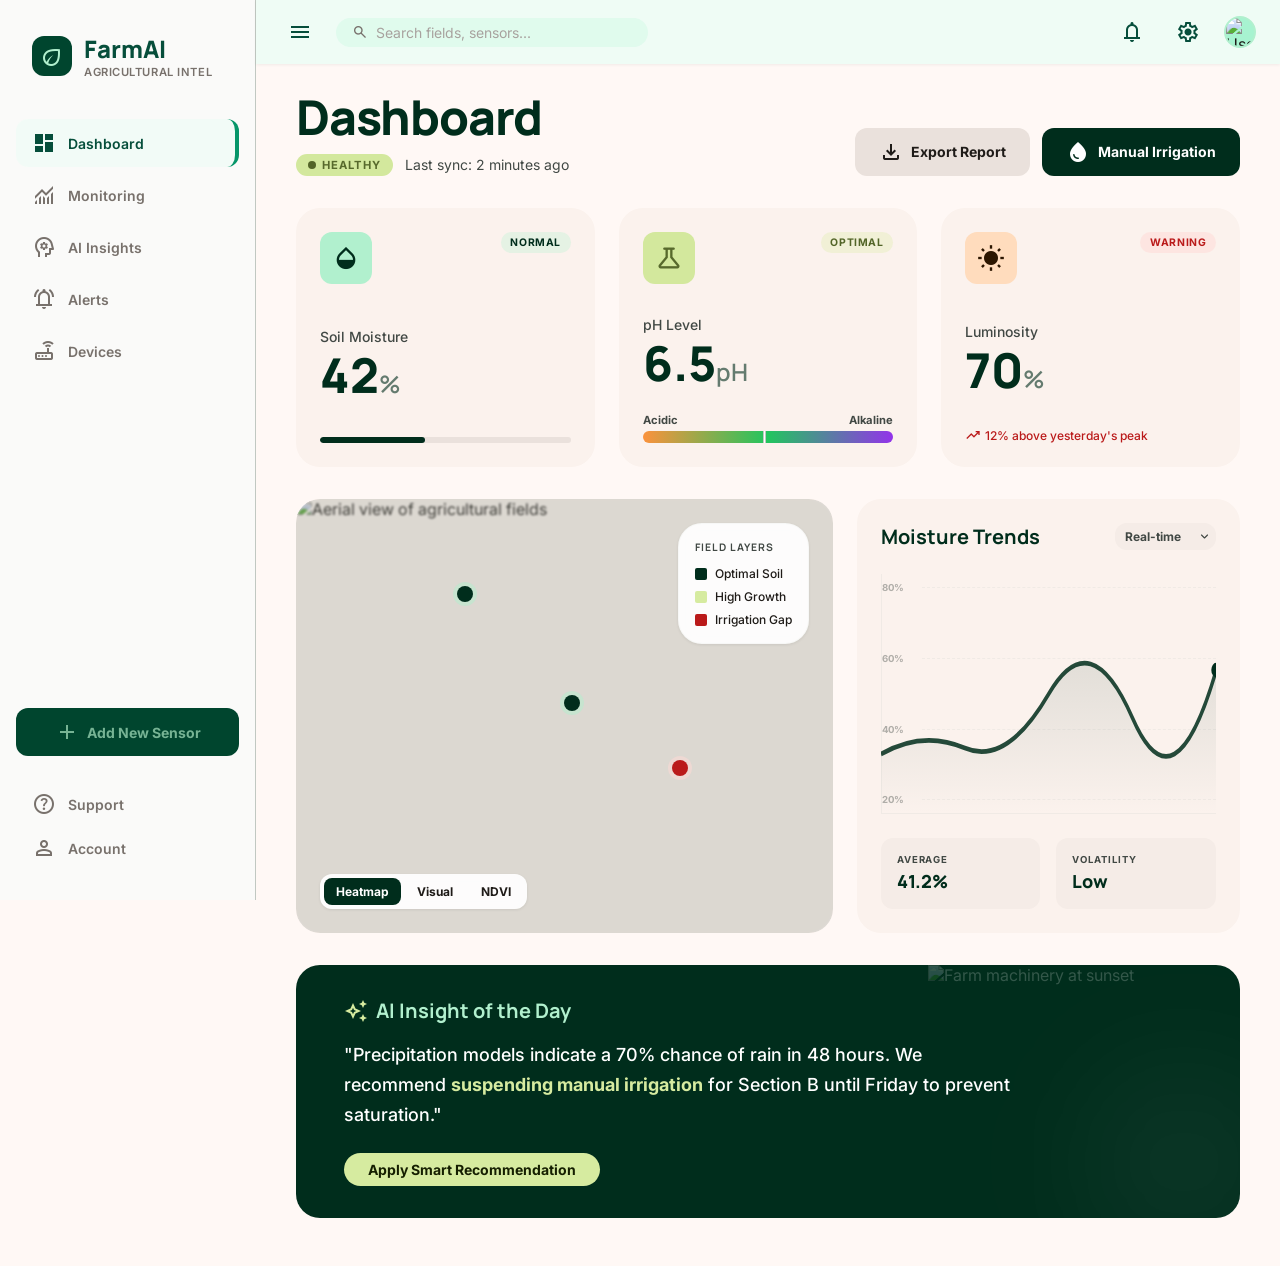
==== commit d384a9e5: "Formatação (css e js) na página device.html, padronização de menu e logo (não definida)" ====
--- a/pages/index.html
+++ b/pages/index.html
@@ -14,7 +14,7 @@
   <aside class="sidebar">
     <div class="sidebar-brand">
       <div class="brand-icon">
-        <span class="material-symbols-outlined">psychology</span>
+        <span class="material-symbols-outlined">eco</span>
       </div>
       <div>
         <h1 class="brand-name">FarmAI</h1>
--- a/css/style.css
+++ b/css/style.css
@@ -1301,4 +1301,1718 @@
   border-radius: var(--radius-full);
   filter: blur(64px);
   pointer-events: none;
+}
+
+/* ──────────────────────────────────────────────────────────
+   MONITORING PAGE (monitoring.html) specific styles
+   ────────────────────────────────────────────────────────── */
+
+/* Page Hero / Header */
+.mon-hero {
+  display: flex;
+  flex-direction: column;
+  gap: 1.5rem;
+}
+@media (min-width: 768px) {
+  .mon-hero {
+    flex-direction: row;
+    align-items: flex-end;
+    justify-content: space-between;
+    gap: 2rem;
+  }
+}
+
+/* Breadcrumb */
+.breadcrumb {
+  display: flex;
+  align-items: center;
+  gap: 0.375rem;
+  font-size: 0.75rem;
+  color: var(--on-surface-variant);
+  margin-bottom: 0.5rem;
+}
+.breadcrumb-sep {
+  font-size: 0.875rem;
+}
+.breadcrumb-current {
+  font-weight: 700;
+  color: var(--primary);
+}
+
+.mon-hero-title {
+  font-family: 'Manrope', sans-serif;
+  font-size: 2.25rem;
+  font-weight: 800;
+  color: var(--primary);
+  letter-spacing: -0.025em;
+  line-height: 1.2;
+}
+@media (min-width: 768px) {
+  .mon-hero-title { font-size: 3rem; }
+}
+
+.mon-hero-desc {
+  margin-top: 0.5rem;
+  color: var(--on-surface-variant);
+  max-width: 36rem;
+  font-size: 0.9rem;
+  line-height: 1.65;
+}
+
+/* Filter Bar */
+.filter-bar {
+  display: flex;
+  flex-wrap: wrap;
+  align-items: center;
+  gap: 0.5rem;
+  background: var(--surface-container-low);
+  padding: 0.5rem;
+  border-radius: var(--radius-xl);
+  flex-shrink: 0;
+}
+
+.filter-btn {
+  padding: 0.5rem 1rem;
+  border-radius: var(--radius-md);
+  font-size: 0.875rem;
+  font-weight: 600;
+  color: var(--on-surface);
+  transition: background var(--transition), color var(--transition);
+}
+.filter-btn:hover { background: var(--surface-container); }
+
+.filter-btn--active {
+  background: var(--primary);
+  color: #fff;
+}
+.filter-btn--active:hover { background: var(--primary-container); }
+
+.filter-btn--icon {
+  display: inline-flex;
+  align-items: center;
+  gap: 0.5rem;
+  background: var(--surface-container-highest);
+  color: var(--on-surface);
+}
+.filter-btn--icon:hover { background: var(--surface-variant); }
+.filter-btn--icon .material-symbols-outlined { font-size: 1.125rem; }
+
+.filter-divider {
+  width: 1px;
+  height: 2rem;
+  background: rgba(193, 200, 194, 0.3);
+  margin: 0 0.25rem;
+}
+
+/* Main Bento Grid */
+.mon-grid {
+  display: grid;
+  grid-template-columns: 1fr;
+  gap: 1.5rem;
+}
+@media (min-width: 768px) {
+  .mon-grid { grid-template-columns: 2fr 1fr; }
+}
+
+/* Main Chart Card */
+.mon-chart-card {
+  background: var(--surface-container-low);
+  border-radius: var(--radius-xl);
+  overflow: hidden;
+  box-shadow: 0 1px 3px rgba(0,0,0,0.04);
+  min-height: 25rem;
+  display: flex;
+  flex-direction: column;
+  transition: background var(--transition);
+}
+.mon-chart-card:hover { background: var(--surface-container); }
+
+.mon-chart-header {
+  display: flex;
+  align-items: flex-start;
+  justify-content: space-between;
+  padding: 1.5rem 1.5rem 0;
+}
+
+.mon-chart-label {
+  display: flex;
+  align-items: center;
+  gap: 0.5rem;
+  margin-bottom: 0.25rem;
+}
+.mon-chart-dot {
+  width: 0.75rem; height: 0.75rem;
+  border-radius: var(--radius-full);
+  background: var(--primary-container);
+  flex-shrink: 0;
+}
+.mon-chart-title {
+  font-family: 'Manrope', sans-serif;
+  font-size: 1.125rem;
+  font-weight: 700;
+  color: var(--primary);
+}
+.mon-chart-sub {
+  font-size: 0.75rem;
+  color: var(--on-surface-variant);
+  margin-left: 1.25rem;
+}
+
+.mon-chart-kpi {
+  display: flex;
+  align-items: center;
+  gap: 1rem;
+  flex-shrink: 0;
+}
+.mon-chart-kpi-text { text-align: right; }
+.mon-chart-kpi-label {
+  font-size: 0.65rem;
+  color: var(--on-surface-variant);
+  font-weight: 500;
+  text-transform: uppercase;
+  letter-spacing: 0.08em;
+}
+.mon-chart-kpi-value {
+  font-family: 'Manrope', sans-serif;
+  font-size: 1.5rem;
+  font-weight: 900;
+  color: var(--primary);
+}
+.mon-chart-icon {
+  color: var(--secondary);
+  font-size: 2rem;
+}
+
+/* SVG Chart Area */
+.mon-chart-body {
+  position: relative;
+  flex: 1;
+  margin-top: 2rem;
+  padding: 0 1.5rem;
+  min-height: 16rem;
+}
+.mon-svg {
+  width: 100%;
+  height: 100%;
+  display: block;
+}
+
+.mon-chart-tooltip {
+  position: absolute;
+  top: 25%;
+  left: 33%;
+  background: var(--surface-container-lowest);
+  box-shadow: 0 10px 30px rgba(0,0,0,0.12);
+  padding: 0.5rem 0.75rem;
+  border-radius: var(--radius-md);
+  border: 1px solid rgba(193, 200, 194, 0.1);
+  font-size: 0.65rem;
+  font-weight: 700;
+  color: var(--on-surface);
+  white-space: nowrap;
+  pointer-events: none;
+}
+
+/* Metrics Column */
+.mon-metrics-col {
+  display: flex;
+  flex-direction: column;
+  gap: 1.5rem;
+}
+
+/* Metric Card (light) */
+.mon-metric-card {
+  background: var(--surface-container);
+  border-radius: var(--radius-xl);
+  padding: 1.5rem;
+  display: flex;
+  flex-direction: column;
+  justify-content: space-between;
+  flex: 1;
+  transition: background var(--transition);
+}
+.mon-metric-card:hover { background: var(--surface-container-high); }
+
+.mon-metric-top {
+  display: flex;
+  justify-content: space-between;
+  align-items: flex-start;
+}
+
+.mon-metric-label {
+  font-family: 'Manrope', sans-serif;
+  font-size: 0.7rem;
+  font-weight: 700;
+  text-transform: uppercase;
+  letter-spacing: 0.1em;
+  color: var(--on-surface-variant);
+}
+.mon-metric-label--light {
+  color: rgba(255,255,255,0.7);
+}
+
+.mon-metric-value-row {
+  display: flex;
+  align-items: baseline;
+  gap: 0.25rem;
+  margin-top: 0.25rem;
+}
+.mon-metric-value {
+  font-family: 'Manrope', sans-serif;
+  font-size: 2.5rem;
+  font-weight: 900;
+  color: var(--primary);
+  line-height: 1.1;
+}
+.mon-metric-unit {
+  font-family: 'Manrope', sans-serif;
+  font-size: 1.25rem;
+  font-weight: 700;
+  color: var(--primary);
+}
+
+/* Mini Bar Chart (Temperature) */
+.mon-mini-bars {
+  display: flex;
+  align-items: flex-end;
+  gap: 0.25rem;
+  height: 2rem;
+  margin-top: 1rem;
+}
+.mon-mini-bar {
+  flex: 1;
+  background: var(--primary-container);
+  border-radius: 2px 2px 0 0;
+  min-height: 4px;
+}
+
+/* pH Card (dark variant) */
+.mon-metric-card--dark {
+  background: var(--primary);
+  color: #fff;
+  position: relative;
+  overflow: hidden;
+}
+.mon-metric-card--dark:hover { background: var(--primary-container); }
+.mon-metric-card--dark .mon-metric-value { color: #fff; }
+.mon-metric-card--dark .mon-metric-unit { color: rgba(255,255,255,0.7); }
+
+.mon-metric-inner {
+  position: relative;
+  z-index: 1;
+  height: 100%;
+  display: flex;
+  flex-direction: column;
+  justify-content: space-between;
+  gap: 1.5rem;
+}
+
+.mon-metric-badge-healthy {
+  display: inline-flex;
+  align-items: center;
+  gap: 0.5rem;
+  background: rgba(211, 232, 157, 0.2);
+  padding: 0.25rem 0.75rem;
+  border-radius: var(--radius-full);
+  font-size: 0.7rem;
+  font-weight: 700;
+  text-transform: uppercase;
+  letter-spacing: 0.06em;
+  align-self: flex-end;
+}
+.mon-metric-badge-dot {
+  width: 0.5rem; height: 0.5rem;
+  border-radius: var(--radius-full);
+  background: var(--secondary-fixed);
+  flex-shrink: 0;
+}
+
+.mon-metric-bg-icon {
+  position: absolute;
+  bottom: -1rem;
+  right: -1rem;
+  font-size: 7.5rem;
+  opacity: 0.1;
+  pointer-events: none;
+  z-index: 0;
+  line-height: 1;
+}
+
+/* Bottom Grid */
+.mon-bottom-grid {
+  display: grid;
+  grid-template-columns: 1fr;
+  gap: 2rem;
+}
+@media (min-width: 1280px) {
+  .mon-bottom-grid { grid-template-columns: 2fr 1fr; }
+}
+
+/* Section Title */
+.mon-section-title {
+  font-family: 'Manrope', sans-serif;
+  font-size: 1.5rem;
+  font-weight: 700;
+  color: var(--primary);
+  letter-spacing: -0.02em;
+}
+
+/* Table Section */
+.mon-table-section { display: flex; flex-direction: column; gap: 1rem; }
+
+.mon-table-header {
+  display: flex;
+  align-items: center;
+  justify-content: space-between;
+}
+
+.mon-export-btn {
+  display: inline-flex;
+  align-items: center;
+  gap: 0.25rem;
+  font-size: 0.875rem;
+  font-weight: 600;
+  color: var(--on-primary-container);
+  transition: text-decoration var(--transition);
+}
+.mon-export-btn:hover { text-decoration: underline; }
+.mon-export-btn .material-symbols-outlined { font-size: 1rem; }
+
+.mon-table-wrap {
+  background: var(--surface-container-lowest);
+  border-radius: var(--radius-xl);
+  overflow: hidden;
+}
+
+.mon-table {
+  width: 100%;
+  border-collapse: collapse;
+  text-align: left;
+}
+.mon-table thead tr {
+  background: var(--surface-container-low);
+}
+.mon-table th {
+  padding: 1rem 1.5rem;
+  font-size: 0.7rem;
+  font-weight: 700;
+  text-transform: uppercase;
+  letter-spacing: 0.08em;
+  color: var(--on-surface-variant);
+}
+.mon-table tbody tr {
+  border-bottom: 1px solid var(--surface-container);
+  transition: background var(--transition);
+}
+.mon-table tbody tr:last-child { border-bottom: none; }
+.mon-table tbody tr:hover { background: var(--surface-container-low); }
+.mon-table td {
+  padding: 1rem 1.5rem;
+  font-size: 0.875rem;
+  color: var(--on-surface);
+}
+
+.mon-td-time { font-weight: 500; }
+.mon-td-id {
+  color: var(--on-surface-variant);
+  font-family: 'Courier New', monospace;
+  font-size: 0.8rem;
+}
+.mon-td-value {
+  font-weight: 700;
+  color: var(--primary);
+}
+
+/* Table Badges */
+.table-badge {
+  display: inline-block;
+  padding: 0.2rem 0.6rem;
+  border-radius: var(--radius-md);
+  font-size: 0.6rem;
+  font-weight: 700;
+  text-transform: uppercase;
+  letter-spacing: 0.06em;
+}
+.table-badge--active {
+  background: var(--secondary-container);
+  color: var(--on-secondary-container);
+}
+.table-badge--alert {
+  background: var(--error-container);
+  color: var(--on-error-container);
+}
+
+/* Right Sidebar Column */
+.mon-sidebar-col {
+  display: flex;
+  flex-direction: column;
+  gap: 1.5rem;
+}
+
+/* AI Analyst Card */
+.mon-analyst-card {
+  background: var(--primary-container);
+  color: var(--on-primary-container);
+  border-radius: var(--radius-xl);
+  padding: 1.5rem;
+  position: relative;
+  overflow: hidden;
+}
+
+.mon-analyst-inner {
+  position: relative;
+  z-index: 1;
+  display: flex;
+  flex-direction: column;
+}
+
+.mon-analyst-icon {
+  font-size: 2.5rem;
+  color: var(--primary-fixed-dim);
+  margin-bottom: 1rem;
+}
+
+.mon-analyst-title {
+  font-family: 'Manrope', sans-serif;
+  font-size: 1.125rem;
+  font-weight: 700;
+  margin-bottom: 0.5rem;
+  color: var(--primary-fixed);
+}
+
+.mon-analyst-desc {
+  font-size: 0.875rem;
+  line-height: 1.65;
+  opacity: 0.9;
+  color: var(--primary-fixed);
+}
+
+.btn-mon-analyst {
+  margin-top: 1.5rem;
+  width: 100%;
+  padding: 0.75rem;
+  background: var(--primary-fixed);
+  color: var(--primary);
+  font-weight: 700;
+  font-size: 0.875rem;
+  border-radius: var(--radius-md);
+  transition: opacity var(--transition), transform 0.15s;
+}
+.btn-mon-analyst:hover { opacity: 0.88; }
+.btn-mon-analyst:active { transform: scale(0.97); }
+
+.mon-analyst-glow {
+  position: absolute;
+  top: -3rem;
+  right: -3rem;
+  width: 12rem; height: 12rem;
+  background: rgba(255,255,255,0.05);
+  border-radius: var(--radius-full);
+  filter: blur(40px);
+  pointer-events: none;
+}
+
+/* Comparison Selector Card */
+.mon-compare-card {
+  background: var(--surface-container);
+  border-radius: var(--radius-xl);
+  padding: 1.5rem;
+  border: 1px solid rgba(193, 200, 194, 0.1);
+}
+
+.mon-compare-title {
+  display: flex;
+  align-items: center;
+  gap: 0.5rem;
+  font-family: 'Manrope', sans-serif;
+  font-size: 0.875rem;
+  font-weight: 700;
+  color: var(--on-surface);
+  margin-bottom: 1rem;
+}
+.mon-compare-title .material-symbols-outlined { font-size: 1.125rem; }
+
+.mon-compare-list {
+  display: flex;
+  flex-direction: column;
+  gap: 0.75rem;
+}
+
+.mon-compare-item {
+  display: flex;
+  align-items: center;
+  justify-content: space-between;
+  padding: 0.75rem 1rem;
+  background: var(--surface-container-lowest);
+  border-radius: var(--radius-md);
+  font-size: 0.875rem;
+  font-weight: 500;
+  color: var(--on-surface);
+}
+.mon-compare-check {
+  color: var(--primary);
+  font-size: 1.25rem;
+}
+
+.mon-compare-add {
+  display: flex;
+  align-items: center;
+  justify-content: center;
+  gap: 0.5rem;
+  padding: 0.5rem;
+  border: 2px dashed rgba(193, 200, 194, 0.5);
+  border-radius: var(--radius-md);
+  font-size: 0.75rem;
+  font-weight: 700;
+  color: var(--on-surface-variant);
+  transition: background var(--transition);
+}
+.mon-compare-add:hover { background: var(--surface-container-lowest); }
+.mon-compare-add .material-symbols-outlined { font-size: 1rem; }
+
+/* FAB variant for monitoring (add_chart, rounded-xl) */
+.fab--chart {
+  background: var(--primary-container);
+  color: var(--primary-fixed);
+  border-radius: var(--radius-xl);
+  width: 4rem;
+  height: 4rem;
+  box-shadow: 0 25px 50px rgba(0,0,0,0.2);
+}
+.fab--chart:hover { transform: scale(1.05); }
+.fab--chart:active { transform: scale(0.95); }
+
+/* ──────────────────────────────────────────────────────────
+   ALERTS PAGE (alerts.html) specific styles
+   ────────────────────────────────────────────────────────── */
+
+/* ── Live status badge variant ──────────────────────────── */
+/* Reuses .status-badge base; adds --live modifier */
+.status-badge--live {
+  background: var(--secondary-container);
+  color: var(--on-secondary-container);
+  margin-bottom: 1rem;
+  display: inline-flex;
+}
+.status-dot--live {
+  background: var(--secondary);
+  animation: pulse 2s cubic-bezier(0.4, 0, 0.6, 1) infinite;
+}
+
+/* ── Page Hero ───────────────────────────────────────────── */
+.alr-hero {
+  display: flex;
+  flex-direction: column;
+  gap: 1.5rem;
+}
+@media (min-width: 768px) {
+  .alr-hero {
+    flex-direction: row;
+    align-items: flex-end;
+    justify-content: space-between;
+    gap: 2rem;
+  }
+}
+
+.alr-hero-text { max-width: 36rem; }
+
+.alr-hero-title {
+  font-family: 'Manrope', sans-serif;
+  font-size: 2.5rem;
+  font-weight: 800;
+  color: var(--on-background);
+  letter-spacing: -0.025em;
+  line-height: 1.15;
+  margin-bottom: 1rem;
+}
+@media (min-width: 1024px) {
+  .alr-hero-title { font-size: 3rem; }
+}
+
+.alr-hero-desc {
+  color: var(--on-surface-variant);
+  line-height: 1.65;
+  font-size: 0.9rem;
+}
+
+/* ── Main Grid ───────────────────────────────────────────── */
+.alr-grid {
+  display: grid;
+  grid-template-columns: 1fr;
+  gap: 1.5rem;
+}
+@media (min-width: 768px) {
+  .alr-grid { grid-template-columns: 2fr 1fr; }
+}
+
+/* ── Alert Feed (left column) ────────────────────────────── */
+.alr-feed {
+  display: flex;
+  flex-direction: column;
+  gap: 1.5rem;
+}
+
+.alr-feed-header {
+  display: flex;
+  align-items: center;
+  justify-content: space-between;
+}
+
+.alr-feed-title {
+  font-family: 'Manrope', sans-serif;
+  font-size: 1.25rem;
+  font-weight: 700;
+  color: var(--on-background);
+}
+
+.alr-priority-count {
+  font-size: 0.7rem;
+  font-weight: 700;
+  color: var(--error);
+  text-transform: uppercase;
+  letter-spacing: 0.1em;
+}
+
+/* ── Alert Cards ─────────────────────────────────────────── */
+.alr-card {
+  background: var(--surface-container-lowest);
+  border-radius: var(--radius-xl);
+  padding: 1.5rem;
+  position: relative;
+  overflow: hidden;
+  border: 1px solid transparent;
+  transition: border-color var(--transition), box-shadow var(--transition);
+  box-shadow: 0 1px 3px rgba(0,0,0,0.05);
+}
+.alr-card--critical:hover {
+  border-color: rgba(186, 26, 26, 0.2);
+  box-shadow: 0 4px 20px rgba(186, 26, 26, 0.08);
+}
+.alr-card--warning:hover {
+  border-color: rgba(240, 189, 139, 0.3);
+  box-shadow: 0 4px 20px rgba(59, 31, 0, 0.06);
+}
+
+/* Decorative glow blob (critical card only) */
+.alr-card-glow {
+  position: absolute;
+  top: -2.5rem; right: -2.5rem;
+  width: 8rem; height: 8rem;
+  border-radius: var(--radius-full);
+  filter: blur(40px);
+  pointer-events: none;
+}
+.alr-card-glow--error { background: rgba(186, 26, 26, 0.05); }
+
+.alr-card-body {
+  display: flex;
+  flex-direction: column;
+  gap: 1.25rem;
+  position: relative;
+  z-index: 1;
+}
+@media (min-width: 480px) {
+  .alr-card-body { flex-direction: row; align-items: flex-start; }
+}
+
+/* Alert icon — reuses .icon-box, just needs larger size here */
+.alr-card-icon {
+  flex-shrink: 0;
+  width: 3.5rem;
+  height: 3.5rem;
+  border-radius: var(--radius-xl);
+}
+.alr-card-icon .material-symbols-outlined { font-size: 1.75rem; }
+
+.alr-card-content { flex: 1; }
+
+.alr-card-meta {
+  display: flex;
+  align-items: center;
+  justify-content: space-between;
+  margin-bottom: 0.375rem;
+}
+
+.alr-urgency-label {
+  font-size: 0.65rem;
+  font-weight: 700;
+  text-transform: uppercase;
+  letter-spacing: 0.08em;
+}
+.alr-urgency-label--critical { color: var(--error); }
+.alr-urgency-label--warning  { color: var(--on-tertiary-fixed-variant); }
+
+.alr-timestamp {
+  font-size: 0.75rem;
+  font-weight: 500;
+  color: var(--on-surface-variant);
+}
+
+.alr-card-title {
+  font-family: 'Manrope', sans-serif;
+  font-size: 1.125rem;
+  font-weight: 700;
+  color: var(--on-background);
+  margin-bottom: 0.5rem;
+  line-height: 1.3;
+}
+
+.alr-card-desc {
+  font-size: 0.875rem;
+  color: var(--on-surface-variant);
+  line-height: 1.65;
+  margin-bottom: 1rem;
+}
+
+.alr-card-actions {
+  display: flex;
+  flex-wrap: wrap;
+  gap: 0.5rem;
+}
+
+/* Alert action buttons (smaller than full btn-primary/secondary) */
+.btn-alert-primary {
+  padding: 0.5rem 1rem;
+  border-radius: var(--radius-md);
+  background: var(--error);
+  color: #fff;
+  font-size: 0.75rem;
+  font-weight: 700;
+  transition: opacity var(--transition), transform 0.15s;
+}
+.btn-alert-primary:hover { opacity: 0.88; }
+.btn-alert-primary:active { transform: scale(0.96); }
+
+.btn-alert-secondary {
+  padding: 0.5rem 1rem;
+  border-radius: var(--radius-md);
+  background: var(--surface-container-low);
+  color: var(--on-surface);
+  font-size: 0.75rem;
+  font-weight: 700;
+  transition: background var(--transition), transform 0.15s;
+}
+.btn-alert-secondary:hover { background: var(--surface-container); }
+.btn-alert-secondary:active { transform: scale(0.96); }
+
+/* Warning card: crop info row */
+.alr-card-crop-info {
+  display: flex;
+  align-items: center;
+  gap: 0.75rem;
+}
+.alr-crop-avatar {
+  width: 2rem; height: 2rem;
+  border-radius: var(--radius-full);
+  overflow: hidden;
+  border: 2px solid var(--surface-container-lowest);
+  flex-shrink: 0;
+}
+.alr-crop-label {
+  font-size: 0.75rem;
+  color: var(--on-surface-variant);
+  font-style: italic;
+}
+
+/* ── Resolved Section ────────────────────────────────────── */
+.alr-resolved-section {
+  display: flex;
+  flex-direction: column;
+  gap: 1rem;
+}
+
+.alr-resolved-item {
+  display: flex;
+  align-items: center;
+  gap: 1rem;
+  padding: 1rem;
+  border-radius: var(--radius-xl);
+  background: rgba(251, 242, 237, 0.5);
+  transition: background var(--transition), box-shadow var(--transition);
+  cursor: default;
+}
+.alr-resolved-item:hover {
+  background: var(--surface-container-lowest);
+  box-shadow: 0 2px 8px rgba(0,0,0,0.06);
+}
+
+/* icon-box already handles the check_circle box styling;
+   we just need a smaller size override here */
+.alr-resolved-icon {
+  width: 2.5rem;
+  height: 2.5rem;
+  border-radius: var(--radius-md);
+  flex-shrink: 0;
+}
+.alr-resolved-icon .material-symbols-outlined { font-size: 1.25rem; }
+
+.alr-resolved-text { flex: 1; }
+
+.alr-resolved-title {
+  font-size: 0.875rem;
+  font-weight: 700;
+  color: var(--on-background);
+}
+.alr-resolved-desc {
+  font-size: 0.75rem;
+  color: var(--on-surface-variant);
+  margin-top: 0.125rem;
+  line-height: 1.4;
+}
+
+.alr-resolved-time { text-align: right; flex-shrink: 0; }
+.alr-resolved-day {
+  display: block;
+  font-size: 0.75rem;
+  font-weight: 700;
+  color: var(--on-surface-variant);
+}
+.alr-resolved-clock {
+  display: block;
+  font-size: 0.65rem;
+  color: var(--outline);
+  margin-top: 0.125rem;
+}
+
+/* ── Right Sidebar Column ────────────────────────────────── */
+.alr-sidebar {
+  display: flex;
+  flex-direction: column;
+  gap: 1.5rem;
+}
+
+/* Weekly Stats Card (dark, like ai-insight-banner) */
+.alr-stats-card {
+  background: var(--primary);
+  color: #fff;
+  padding: 2rem;
+  border-radius: var(--radius-xl);
+  position: relative;
+  overflow: hidden;
+  box-shadow: 0 20px 40px rgba(0, 45, 28, 0.25);
+}
+
+.alr-stats-glow {
+  position: absolute;
+  right: -2rem; bottom: -2rem;
+  width: 10rem; height: 10rem;
+  background: var(--primary-container);
+  border-radius: var(--radius-full);
+  opacity: 0.5;
+  filter: blur(48px);
+  pointer-events: none;
+}
+
+.alr-stats-title {
+  font-family: 'Manrope', sans-serif;
+  font-size: 1.125rem;
+  font-weight: 700;
+  opacity: 0.8;
+  margin-bottom: 1.5rem;
+}
+
+.alr-stats-body {
+  display: flex;
+  flex-direction: column;
+  gap: 1.5rem;
+  position: relative;
+  z-index: 1;
+}
+
+.alr-stat-row-top {
+  display: flex;
+  justify-content: space-between;
+  align-items: flex-end;
+  margin-bottom: 0.375rem;
+}
+.alr-stat-row-label {
+  font-size: 0.875rem;
+  font-weight: 500;
+  opacity: 0.7;
+}
+.alr-stat-row-value {
+  font-family: 'Manrope', sans-serif;
+  font-size: 1.5rem;
+  font-weight: 900;
+  line-height: 1;
+}
+
+.alr-progress-bar {
+  width: 100%;
+  height: 0.375rem;
+  border-radius: var(--radius-full);
+  background: rgba(255,255,255,0.1);
+  overflow: hidden;
+}
+.alr-progress-fill {
+  height: 100%;
+  border-radius: var(--radius-full);
+}
+.alr-progress-fill--primary   { background: var(--primary-fixed); }
+.alr-progress-fill--secondary { background: var(--secondary-fixed); }
+
+/* Sector Integrity Widget */
+.alr-sector-card {
+  background: var(--surface-container);
+  border-radius: var(--radius-xl);
+  padding: 1.5rem;
+}
+
+.alr-sector-title {
+  font-size: 0.7rem;
+  font-weight: 700;
+  text-transform: uppercase;
+  letter-spacing: 0.1em;
+  color: var(--on-surface);
+  margin-bottom: 1rem;
+}
+
+.alr-sector-list {
+  display: flex;
+  flex-direction: column;
+  gap: 0.75rem;
+}
+
+.alr-sector-item {
+  display: flex;
+  align-items: center;
+  justify-content: space-between;
+  padding: 0.75rem 1rem;
+  border-radius: var(--radius-md);
+}
+.alr-sector-item--ok       { background: rgba(255,255,255,0.5); }
+.alr-sector-item--critical { background: rgba(186, 26, 26, 0.08); }
+
+.alr-sector-item-left {
+  display: flex;
+  align-items: center;
+  gap: 0.75rem;
+}
+
+.alr-sector-dot {
+  width: 0.5rem; height: 0.5rem;
+  border-radius: var(--radius-full);
+  flex-shrink: 0;
+}
+.alr-sector-dot--ok       { background: var(--primary); }
+.alr-sector-dot--critical { background: var(--error); }
+
+.alr-sector-name {
+  font-size: 0.875rem;
+  font-weight: 600;
+  color: var(--on-surface);
+}
+
+.alr-sector-status {
+  font-size: 0.65rem;
+  font-weight: 700;
+  text-transform: uppercase;
+  letter-spacing: 0.08em;
+}
+.alr-sector-status--ok       { color: var(--primary); }
+.alr-sector-status--critical { color: var(--error); }
+
+/* Satellite Intel Image Card */
+.alr-satellite-card {
+  border-radius: var(--radius-xl);
+  overflow: hidden;
+  position: relative;
+  height: 12rem;
+}
+
+.alr-satellite-img {
+  position: absolute;
+  inset: 0;
+  transition: transform 0.7s ease;
+}
+.alr-satellite-card:hover .alr-satellite-img { transform: scale(1.1); }
+
+.alr-satellite-overlay {
+  position: absolute;
+  inset: 0;
+  background: linear-gradient(to top, rgba(31, 27, 24, 0.85) 0%, transparent 55%);
+  display: flex;
+  flex-direction: column;
+  justify-content: flex-end;
+  padding: 1.5rem;
+}
+
+.alr-satellite-tag {
+  font-size: 0.6rem;
+  font-weight: 900;
+  text-transform: uppercase;
+  letter-spacing: 0.12em;
+  color: var(--primary-fixed);
+  margin-bottom: 0.25rem;
+}
+
+.alr-satellite-text {
+  font-size: 0.875rem;
+  font-weight: 700;
+  color: #fff;
+  line-height: 1.35;
+}
+
+/* ── Mobile Bottom Navigation Bar ───────────────────────── */
+.bottom-nav {
+  display: flex;
+  position: fixed;
+  bottom: 0; left: 0;
+  width: 100%;
+  height: 4rem;
+  background: rgba(236, 253, 245, 0.92);
+  backdrop-filter: blur(20px);
+  -webkit-backdrop-filter: blur(20px);
+  justify-content: space-around;
+  align-items: center;
+  padding: 0 1rem;
+  z-index: 50;
+}
+@media (min-width: 768px) {
+  .bottom-nav { display: none; }
+}
+
+/* add padding to canvas on mobile so content isn't hidden by bottom-nav */
+@media (max-width: 767px) {
+  .content-canvas { padding-bottom: 5rem; }
+}
+
+.bottom-nav-item {
+  display: flex;
+  flex-direction: column;
+  align-items: center;
+  justify-content: center;
+  gap: 0.15rem;
+  color: #78716c;
+  font-size: 0.6rem;
+  font-weight: 700;
+  text-decoration: none;
+  transition: color var(--transition);
+  min-width: 3rem;
+}
+.bottom-nav-item .material-symbols-outlined { font-size: 1.5rem; }
+.bottom-nav-item:hover { color: #065f46; }
+
+.bottom-nav-item--active {
+  color: #065f46;
+  font-weight: 700;
+}
+
+/* ──────────────────────────────────────────────────────────
+   DEVICES PAGE (device.html) specific styles
+   ────────────────────────────────────────────────────────── */
+
+/* ── Page Hero ───────────────────────────────────────────── */
+.dev-hero {
+  display: flex;
+  flex-direction: column;
+  gap: 1.5rem;
+}
+@media (min-width: 768px) {
+  .dev-hero {
+    flex-direction: row;
+    align-items: flex-end;
+    justify-content: space-between;
+    gap: 2rem;
+  }
+}
+
+.dev-hero-title {
+  font-family: 'Manrope', sans-serif;
+  font-size: 2.5rem;
+  font-weight: 800;
+  color: var(--on-background);
+  letter-spacing: -0.05em;
+  line-height: 1.15;
+  margin-bottom: 0.5rem;
+}
+@media (min-width: 768px) {
+  .dev-hero-title { font-size: 3rem; }
+}
+
+.dev-hero-desc {
+  color: var(--on-surface-variant);
+  max-width: 32rem;
+  line-height: 1.65;
+  font-size: 0.9rem;
+}
+
+/* KPI Counter Bar */
+.dev-kpi-bar {
+  display: flex;
+  align-items: center;
+  gap: 0;
+  background: var(--surface-container-low);
+  padding: 0.5rem 0.75rem;
+  border-radius: var(--radius-xl);
+  flex-shrink: 0;
+}
+
+.dev-kpi-item {
+  display: flex;
+  flex-direction: column;
+  align-items: center;
+  padding: 0.25rem 1rem;
+}
+
+.dev-kpi-value {
+  font-family: 'Manrope', sans-serif;
+  font-size: 1.5rem;
+  font-weight: 700;
+  line-height: 1.2;
+}
+.dev-kpi-value--primary { color: var(--primary); }
+.dev-kpi-value--error   { color: var(--error); }
+.dev-kpi-value--muted   { color: #78716c; }
+
+.dev-kpi-label {
+  font-size: 0.6rem;
+  font-weight: 700;
+  text-transform: uppercase;
+  letter-spacing: 0.08em;
+  color: #a8a29e;
+}
+
+.dev-kpi-divider {
+  width: 1px;
+  height: 2rem;
+  background: rgba(193, 200, 194, 0.3);
+}
+
+/* ── Device Filter Bar ───────────────────────────────────── */
+.dev-filter-bar {
+  background: var(--surface-container-low);
+  border-radius: var(--radius-xl);
+  padding: 1rem;
+  display: flex;
+  flex-wrap: wrap;
+  align-items: center;
+  gap: 1rem;
+}
+
+.dev-filter-search {
+  position: relative;
+  flex: 1;
+  min-width: 18rem;
+}
+
+.dev-filter-search-icon {
+  position: absolute;
+  left: 1rem;
+  top: 50%;
+  transform: translateY(-50%);
+  font-size: 1.25rem;
+  color: #a8a29e;
+  pointer-events: none;
+}
+
+.dev-filter-input {
+  width: 100%;
+  background: var(--surface-container-lowest);
+  border: none;
+  outline: none;
+  border-radius: var(--radius-md);
+  padding: 0.75rem 1rem 0.75rem 3rem;
+  font-size: 0.875rem;
+  font-family: 'Inter', sans-serif;
+  color: var(--on-surface);
+  font-weight: 500;
+  transition: box-shadow var(--transition);
+}
+.dev-filter-input::placeholder { color: #a8a29e; }
+.dev-filter-input:focus { box-shadow: 0 0 0 2px rgba(0, 45, 28, 0.15); }
+
+.dev-filter-pills {
+  display: flex;
+  align-items: center;
+  gap: 0.5rem;
+  overflow-x: auto;
+  padding-bottom: 0.125rem;
+}
+
+.dev-filter-pill {
+  padding: 0.625rem 1.25rem;
+  border-radius: var(--radius-md);
+  font-size: 0.75rem;
+  font-weight: 700;
+  color: #78716c;
+  white-space: nowrap;
+  transition: background var(--transition), color var(--transition);
+}
+.dev-filter-pill:hover { background: var(--surface-container); }
+
+.dev-filter-pill--active {
+  background: var(--surface-container-highest);
+  color: var(--on-surface);
+}
+
+/* ── Sensor Card Grid ────────────────────────────────────── */
+.dev-grid {
+  display: grid;
+  grid-template-columns: 1fr;
+  gap: 1.5rem;
+}
+@media (min-width: 640px) {
+  .dev-grid { grid-template-columns: repeat(2, 1fr); }
+}
+@media (min-width: 1024px) {
+  .dev-grid { grid-template-columns: repeat(3, 1fr); }
+}
+@media (min-width: 1280px) {
+  .dev-grid { grid-template-columns: repeat(4, 1fr); }
+}
+
+/* ── Base Sensor Card ────────────────────────────────────── */
+.dev-card {
+  background: var(--surface-container);
+  border-radius: var(--radius-xl);
+  padding: 1.5rem;
+  display: flex;
+  flex-direction: column;
+  position: relative;
+  overflow: hidden;
+  border: 2px solid transparent;
+  transition: background var(--transition), border-color var(--transition);
+}
+.dev-card:hover { background: var(--surface-container-high); }
+
+/* Offline variant */
+.dev-card--offline {
+  background: var(--surface-container-low);
+  filter: grayscale(1);
+  opacity: 0.8;
+}
+.dev-card--offline:hover {
+  border-color: rgba(193, 200, 194, 0.2);
+  filter: grayscale(0.6);
+  opacity: 1;
+}
+
+/* Low battery variant */
+.dev-card--warning {
+  border-color: rgba(186, 26, 26, 0.05);
+}
+.dev-card--warning:hover {
+  border-color: rgba(186, 26, 26, 0.12);
+}
+
+/* Card top row */
+.dev-card-top {
+  display: flex;
+  justify-content: space-between;
+  align-items: flex-start;
+  margin-bottom: 1.5rem;
+}
+
+.dev-card-status-col {
+  display: flex;
+  flex-direction: column;
+  align-items: flex-end;
+  gap: 0.25rem;
+}
+
+/* Status pill (inline badge with dot) */
+.dev-status-pill {
+  display: inline-flex;
+  align-items: center;
+  gap: 0.375rem;
+  padding: 0.2rem 0.75rem;
+  border-radius: var(--radius-full);
+  font-size: 0.65rem;
+  font-weight: 700;
+  text-transform: uppercase;
+  letter-spacing: 0.06em;
+}
+.dev-status-pill--online  { background: var(--secondary-container); color: var(--on-secondary-container); }
+.dev-status-pill--offline { background: var(--surface-container-highest); color: #78716c; }
+.dev-status-pill--battery { background: var(--error-container); color: var(--on-error-container); }
+
+/* Status dot inside pill */
+.dev-status-dot {
+  width: 0.375rem;
+  height: 0.375rem;
+  border-radius: var(--radius-full);
+  background: var(--secondary);
+  flex-shrink: 0;
+}
+.dev-status-dot--pulse { animation: pulse 2s cubic-bezier(0.4, 0, 0.6, 1) infinite; }
+.dev-status-dot--error { background: var(--error); }
+
+/* Serial number */
+.dev-serial {
+  font-size: 0.6rem;
+  font-weight: 500;
+  color: #a8a29e;
+}
+.dev-serial--light { color: rgba(240, 189, 139, 0.6); }
+
+/* Offline icon box override */
+.dev-card-icon--offline {
+  background: var(--surface-container-highest);
+}
+.dev-card-icon--offline .material-symbols-outlined { color: #a8a29e; }
+
+/* Card name & model */
+.dev-card-name {
+  font-family: 'Manrope', sans-serif;
+  font-size: 1.125rem;
+  font-weight: 700;
+  color: var(--on-surface);
+  margin-bottom: 0.25rem;
+}
+.dev-card-name--light { color: var(--tertiary-fixed); }
+
+.dev-card-model {
+  font-size: 0.75rem;
+  font-weight: 500;
+  color: var(--on-surface-variant);
+  margin-bottom: 1.5rem;
+}
+.dev-card-model--light { color: rgba(240, 189, 139, 0.6); }
+
+/* Metric display row */
+.dev-card-metrics {
+  display: flex;
+  justify-content: space-between;
+  align-items: flex-end;
+  margin-top: auto;
+}
+
+.dev-metric-label {
+  font-size: 0.6rem;
+  font-weight: 700;
+  text-transform: uppercase;
+  letter-spacing: 0.06em;
+  color: #a8a29e;
+  margin-bottom: 0.125rem;
+}
+
+.dev-metric-value {
+  font-family: 'Manrope', sans-serif;
+  font-size: 1.5rem;
+  font-weight: 900;
+  color: var(--primary);
+  line-height: 1.1;
+}
+.dev-metric-value--faded { color: #d4d0cd; }
+
+.dev-card-metrics-right { text-align: right; }
+
+.dev-metric-value--sm {
+  font-size: 0.875rem;
+  font-weight: 700;
+  color: var(--on-surface);
+}
+.dev-metric-value--sm.dev-metric-value--faded { color: #d4d0cd; }
+.dev-metric-value--error { color: var(--error); }
+
+/* Card footer */
+.dev-card-footer {
+  display: flex;
+  justify-content: space-between;
+  align-items: center;
+  margin-top: 1.5rem;
+  padding-top: 1rem;
+  border-top: 1px solid rgba(193, 200, 194, 0.1);
+  font-size: 0.7rem;
+  font-weight: 500;
+  color: #78716c;
+}
+
+.dev-card-more {
+  padding: 0.25rem;
+  color: #a8a29e;
+}
+.dev-card-more:hover { color: var(--primary); }
+.dev-card-more .material-symbols-outlined { font-size: 1.25rem; }
+
+/* ── Hero LiDAR Card (spans 2 cols) ─────────────────────── */
+.dev-card--hero {
+  background: var(--primary);
+  color: #fff;
+  padding: 2rem;
+}
+@media (min-width: 640px) {
+  .dev-card--hero { grid-column: span 2; }
+}
+.dev-card--hero:hover { background: var(--primary-container); }
+
+.dev-card-hero-inner {
+  position: relative;
+  z-index: 1;
+  display: flex;
+  flex-direction: column;
+  height: 100%;
+  gap: 2rem;
+}
+
+.dev-card-hero-top {
+  display: flex;
+  justify-content: space-between;
+  align-items: flex-start;
+  gap: 1rem;
+}
+
+.dev-hero-firmware-badge {
+  display: inline-block;
+  background: var(--primary-container);
+  color: var(--primary-fixed);
+  font-size: 0.65rem;
+  font-weight: 700;
+  text-transform: uppercase;
+  letter-spacing: 0.08em;
+  padding: 0.2rem 0.75rem;
+  border-radius: var(--radius-full);
+  margin-bottom: 0.75rem;
+}
+
+.dev-card-hero-name {
+  font-family: 'Manrope', sans-serif;
+  font-size: 1.75rem;
+  font-weight: 800;
+  letter-spacing: -0.03em;
+  color: #fff;
+  margin-bottom: 0.25rem;
+}
+
+.dev-card-hero-sub {
+  font-size: 0.875rem;
+  font-weight: 500;
+  color: rgba(177, 240, 206, 0.6);
+}
+
+.dev-card-hero-icon-wrap {
+  background: rgba(255,255,255,0.1);
+  backdrop-filter: blur(8px);
+  border-radius: var(--radius-md);
+  padding: 1rem;
+  flex-shrink: 0;
+  display: flex;
+  align-items: center;
+  justify-content: center;
+}
+.dev-card-hero-icon-wrap .material-symbols-outlined { font-size: 2rem; }
+
+.dev-card-hero-stats {
+  display: grid;
+  grid-template-columns: repeat(3, 1fr);
+  gap: 1.5rem;
+  margin-top: auto;
+}
+
+.dev-hero-stat-label {
+  font-size: 0.6rem;
+  font-weight: 700;
+  text-transform: uppercase;
+  letter-spacing: 0.1em;
+  color: rgba(177, 240, 206, 0.4);
+  margin-bottom: 0.25rem;
+}
+
+.dev-hero-stat-value {
+  font-size: 1.125rem;
+  font-weight: 700;
+  color: #fff;
+}
+
+/* Decorative glow */
+.dev-card-hero-glow {
+  position: absolute;
+  right: -3rem;
+  bottom: -3rem;
+  width: 16rem; height: 16rem;
+  background: var(--primary-container);
+  border-radius: var(--radius-full);
+  opacity: 0.2;
+  filter: blur(48px);
+  pointer-events: none;
+}
+
+/* Dot-grid pattern overlay */
+.dev-card-hero-dots {
+  position: absolute;
+  inset: 0;
+  opacity: 0.05;
+  background-image: radial-gradient(circle at 2px 2px, white 1px, transparent 0);
+  background-size: 24px 24px;
+  pointer-events: none;
+}
+
+/* ── AI Insight Card ─────────────────────────────────────── */
+.dev-card--ai {
+  background: var(--tertiary-container);
+  color: var(--tertiary-fixed);
+}
+.dev-card--ai:hover { background: #6a3f12; }
+
+.dev-card-ai-icon-wrap {
+  background: rgba(255,255,255,0.1);
+  border-radius: var(--radius-md);
+  padding: 0.75rem;
+  display: flex;
+  align-items: center;
+  justify-content: center;
+  flex-shrink: 0;
+}
+.dev-card-ai-icon-wrap .material-symbols-outlined { color: var(--tertiary-fixed); }
+
+.dev-card-ai-insight {
+  margin-top: auto;
+  background: rgba(0,0,0,0.2);
+  border-radius: var(--radius-md);
+  padding: 1rem;
+  border: 1px solid rgba(255,255,255,0.05);
+}
+
+.dev-card-ai-insight-label {
+  font-size: 0.6rem;
+  font-weight: 700;
+  text-transform: uppercase;
+  letter-spacing: 0.08em;
+  color: var(--on-tertiary-container);
+  margin-bottom: 0.5rem;
+}
+
+.dev-card-ai-insight-text {
+  font-size: 0.75rem;
+  font-style: italic;
+  color: var(--on-tertiary-container);
+  line-height: 1.55;
+}
+
+/* ── Add Device Placeholder ──────────────────────────────── */
+.dev-card-add {
+  border: 2px dashed rgba(193, 200, 194, 0.3);
+  border-radius: var(--radius-xl);
+  padding: 1.5rem;
+  display: flex;
+  flex-direction: column;
+  align-items: center;
+  justify-content: center;
+  gap: 1rem;
+  text-align: center;
+  transition: border-color var(--transition), background var(--transition);
+  cursor: pointer;
+  min-height: 12rem;
+}
+.dev-card-add:hover {
+  border-color: rgba(0, 45, 28, 0.4);
+  background: var(--surface-container-low);
+}
+
+.dev-card-add-icon {
+  width: 3.5rem; height: 3.5rem;
+  border-radius: var(--radius-full);
+  background: var(--surface-container);
+  display: flex;
+  align-items: center;
+  justify-content: center;
+  color: #a8a29e;
+  transition: background var(--transition), color var(--transition);
+}
+.dev-card-add:hover .dev-card-add-icon {
+  background: var(--primary-fixed);
+  color: var(--primary);
+}
+.dev-card-add-icon .material-symbols-outlined { font-size: 1.75rem; }
+
+.dev-card-add-label {
+  font-family: 'Manrope', sans-serif;
+  font-size: 0.875rem;
+  font-weight: 700;
+  color: var(--on-surface);
+}
+.dev-card-add-sub {
+  font-size: 0.75rem;
+  font-weight: 500;
+  color: #78716c;
+  margin-top: 0.125rem;
+}
+
+/* ── Connection Logs ─────────────────────────────────────── */
+.dev-logs {
+  margin-top: 1rem;
+  display: flex;
+  flex-direction: column;
+  gap: 2rem;
+}
+
+.dev-logs-header {
+  display: flex;
+  align-items: center;
+  justify-content: space-between;
+}
+
+.dev-logs-title {
+  font-family: 'Manrope', sans-serif;
+  font-size: 1.5rem;
+  font-weight: 800;
+  color: var(--on-background);
+}
+
+.dev-logs-more-btn {
+  display: inline-flex;
+  align-items: center;
+  gap: 0.25rem;
+  font-size: 0.75rem;
+  font-weight: 700;
+  color: var(--primary);
+  transition: text-decoration var(--transition);
+}
+.dev-logs-more-btn:hover { text-decoration: underline; }
+.dev-logs-more-btn .material-symbols-outlined { font-size: 0.875rem; }
+
+.dev-logs-table {
+  background: var(--surface-container-low);
+  border-radius: var(--radius-xl);
+  overflow: hidden;
+}
+
+.dev-logs-head {
+  display: grid;
+  grid-template-columns: 2fr 3fr 1.5fr 2fr;
+  padding: 1rem 2rem;
+  background: var(--surface-container);
+  font-size: 0.65rem;
+  font-weight: 700;
+  text-transform: uppercase;
+  letter-spacing: 0.1em;
+  color: #a8a29e;
+}
+
+.dev-logs-body {
+  display: flex;
+  flex-direction: column;
+  gap: 0.25rem;
+  padding: 0.5rem;
+}
+
+.dev-log-row {
+  display: grid;
+  grid-template-columns: 2fr 3fr 1.5fr 2fr;
+  align-items: center;
+  padding: 1rem 1.5rem;
+  border-radius: var(--radius-md);
+  font-size: 0.875rem;
+  transition: background var(--transition);
+}
+.dev-log-row:hover { background: var(--surface-container); }
+
+.dev-log-device {
+  font-weight: 700;
+  color: var(--on-surface);
+}
+
+.dev-log-event { color: var(--on-surface-variant); }
+
+.dev-log-time {
+  font-size: 0.8rem;
+  font-weight: 500;
+  color: #78716c;
+}
+
+/* Warn badge variant (extends existing table-badge) */
+.table-badge--warn {
+  background: var(--tertiary-fixed);
+  color: var(--on-tertiary-fixed-variant);
 }
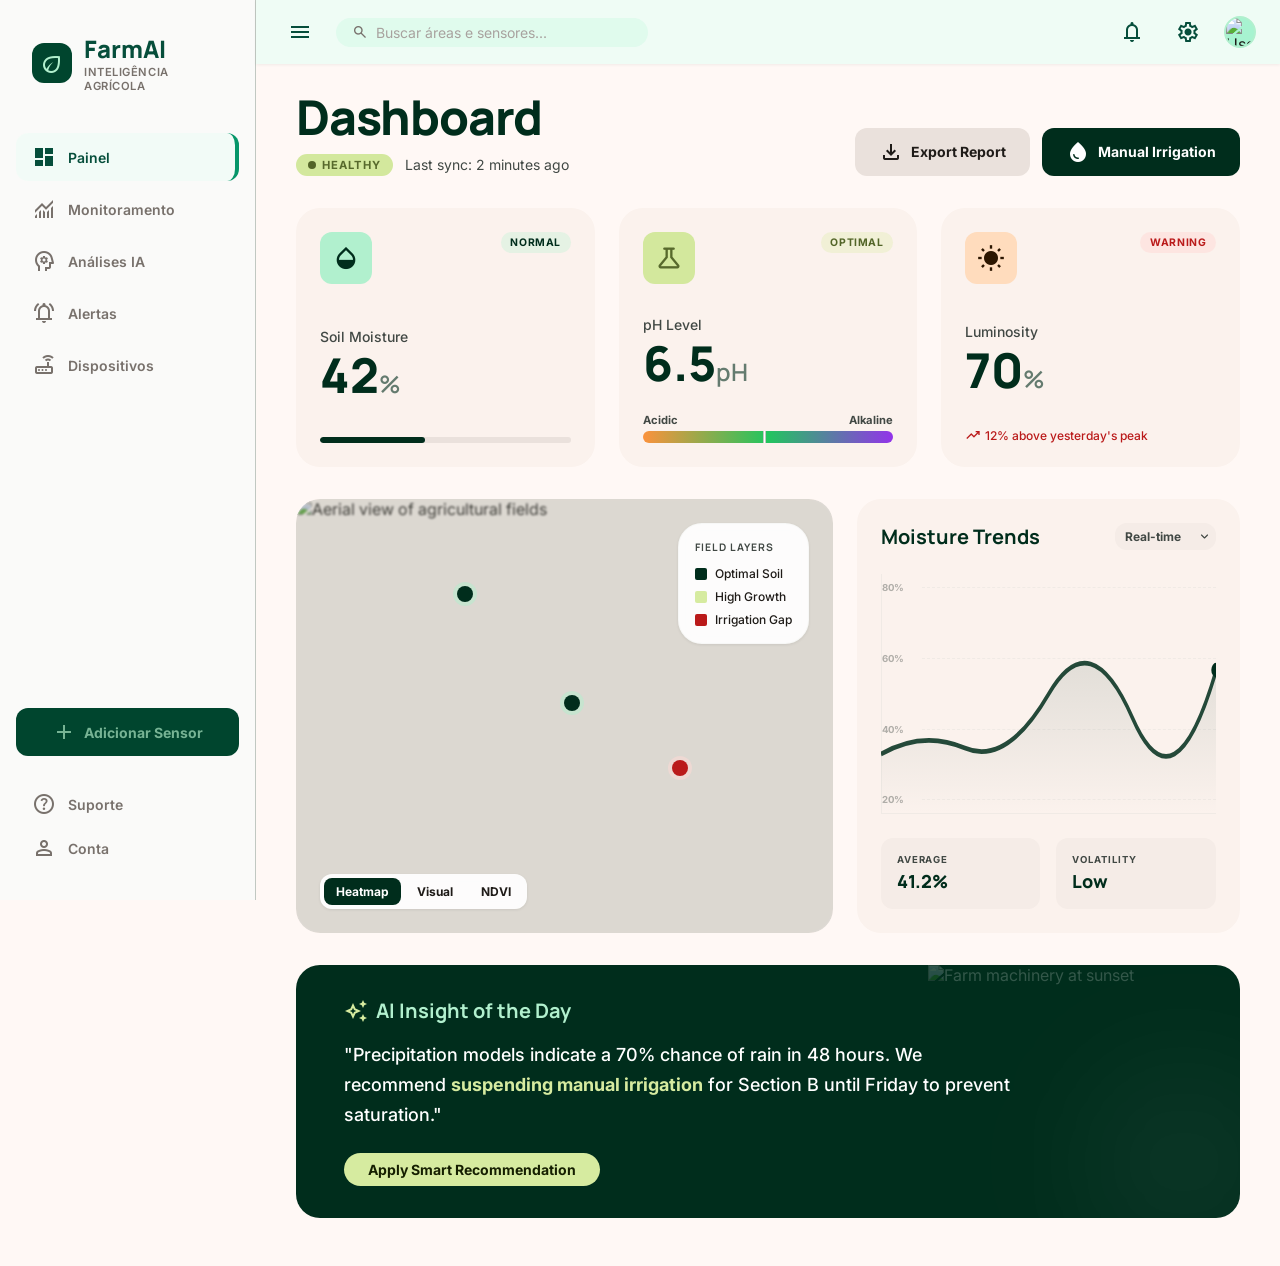
==== commit 362d9d5b: "Traduções da página de IA, sidebar e topbar geral" ====
--- a/pages/index.html
+++ b/pages/index.html
@@ -18,45 +18,45 @@
       </div>
       <div>
         <h1 class="brand-name">FarmAI</h1>
-        <p class="brand-sub">Agricultural Intel</p>
+        <p class="brand-sub">Inteligência Agrícola</p>
       </div>
     </div>
 
     <nav class="sidebar-nav">
       <a class="nav-link active" href="index.html">
         <span class="material-symbols-outlined filled">dashboard</span>
-        Dashboard
+        Painel
       </a>
       <a class="nav-link" href="monitoring.html">
         <span class="material-symbols-outlined">monitoring</span>
-        Monitoring
+        Monitoramento
       </a>
       <a class="nav-link" href="ia.html">
         <span class="material-symbols-outlined">psychology</span>
-        AI Insights
+        Análises IA
       </a>
       <a class="nav-link" href="alerts.html">
         <span class="material-symbols-outlined">notifications_active</span>
-        Alerts
+        Alertas
       </a>
       <a class="nav-link" href="device.html">
         <span class="material-symbols-outlined">router</span>
-        Devices
+        Dispositivos
       </a>
     </nav>
 
     <div class="sidebar-footer">
       <button class="btn-add-sensor">
         <span class="material-symbols-outlined">add</span>
-        Add New Sensor
+        Adicionar Sensor
       </button>
       <a class="nav-link-small" href="#">
         <span class="material-symbols-outlined">help</span>
-        Support
+        Suporte
       </a>
       <a class="nav-link-small" href="#">
         <span class="material-symbols-outlined">person</span>
-        Account
+        Conta
       </a>
     </div>
   </aside>
@@ -73,7 +73,7 @@
         <span class="topbar-brand-mobile">FarmAI</span>
         <div class="search-bar">
           <span class="material-symbols-outlined">search</span>
-          <input type="text" placeholder="Search fields, sensors..."/>
+          <input type="text" placeholder="Buscar áreas e sensores..."/>
         </div>
       </div>
       <div class="topbar-right">
--- a/css/style.css
+++ b/css/style.css
@@ -1887,7 +1887,6 @@
    ────────────────────────────────────────────────────────── */
 
 /* ── Live status badge variant ──────────────────────────── */
-/* Reuses .status-badge base; adds --live modifier */
 .status-badge--live {
   background: var(--secondary-container);
   color: var(--on-secondary-container);
@@ -1993,7 +1992,6 @@
   box-shadow: 0 4px 20px rgba(59, 31, 0, 0.06);
 }
 
-/* Decorative glow blob (critical card only) */
 .alr-card-glow {
   position: absolute;
   top: -2.5rem; right: -2.5rem;
@@ -2015,7 +2013,6 @@
   .alr-card-body { flex-direction: row; align-items: flex-start; }
 }
 
-/* Alert icon — reuses .icon-box, just needs larger size here */
 .alr-card-icon {
   flex-shrink: 0;
   width: 3.5rem;
@@ -2070,7 +2067,6 @@
   gap: 0.5rem;
 }
 
-/* Alert action buttons (smaller than full btn-primary/secondary) */
 .btn-alert-primary {
   padding: 0.5rem 1rem;
   border-radius: var(--radius-md);
@@ -2095,7 +2091,6 @@
 .btn-alert-secondary:hover { background: var(--surface-container); }
 .btn-alert-secondary:active { transform: scale(0.96); }
 
-/* Warning card: crop info row */
 .alr-card-crop-info {
   display: flex;
   align-items: center;
@@ -2136,8 +2131,6 @@
   box-shadow: 0 2px 8px rgba(0,0,0,0.06);
 }
 
-/* icon-box already handles the check_circle box styling;
-   we just need a smaller size override here */
 .alr-resolved-icon {
   width: 2.5rem;
   height: 2.5rem;
@@ -2181,7 +2174,6 @@
   gap: 1.5rem;
 }
 
-/* Weekly Stats Card (dark, like ai-insight-banner) */
 .alr-stats-card {
   background: var(--primary);
   color: #fff;
@@ -2251,7 +2243,6 @@
 .alr-progress-fill--primary   { background: var(--primary-fixed); }
 .alr-progress-fill--secondary { background: var(--secondary-fixed); }
 
-/* Sector Integrity Widget */
 .alr-sector-card {
   background: var(--surface-container);
   border-radius: var(--radius-xl);
@@ -2312,7 +2303,6 @@
 .alr-sector-status--ok       { color: var(--primary); }
 .alr-sector-status--critical { color: var(--error); }
 
-/* Satellite Intel Image Card */
 .alr-satellite-card {
   border-radius: var(--radius-xl);
   overflow: hidden;
@@ -2372,7 +2362,6 @@
   .bottom-nav { display: none; }
 }
 
-/* add padding to canvas on mobile so content isn't hidden by bottom-nav */
 @media (max-width: 767px) {
   .content-canvas { padding-bottom: 5rem; }
 }
@@ -2402,7 +2391,6 @@
    DEVICES PAGE (device.html) specific styles
    ────────────────────────────────────────────────────────── */
 
-/* ── Page Hero ───────────────────────────────────────────── */
 .dev-hero {
   display: flex;
   flex-direction: column;
@@ -2437,7 +2425,6 @@
   font-size: 0.9rem;
 }
 
-/* KPI Counter Bar */
 .dev-kpi-bar {
   display: flex;
   align-items: center;
@@ -2479,7 +2466,6 @@
   background: rgba(193, 200, 194, 0.3);
 }
 
-/* ── Device Filter Bar ───────────────────────────────────── */
 .dev-filter-bar {
   background: var(--surface-container-low);
   border-radius: var(--radius-xl);
@@ -2546,7 +2532,6 @@
   color: var(--on-surface);
 }
 
-/* ── Sensor Card Grid ────────────────────────────────────── */
 .dev-grid {
   display: grid;
   grid-template-columns: 1fr;
@@ -2562,7 +2547,6 @@
   .dev-grid { grid-template-columns: repeat(4, 1fr); }
 }
 
-/* ── Base Sensor Card ────────────────────────────────────── */
 .dev-card {
   background: var(--surface-container);
   border-radius: var(--radius-xl);
@@ -2576,7 +2560,6 @@
 }
 .dev-card:hover { background: var(--surface-container-high); }
 
-/* Offline variant */
 .dev-card--offline {
   background: var(--surface-container-low);
   filter: grayscale(1);
@@ -2588,7 +2571,6 @@
   opacity: 1;
 }
 
-/* Low battery variant */
 .dev-card--warning {
   border-color: rgba(186, 26, 26, 0.05);
 }
@@ -2596,7 +2578,6 @@
   border-color: rgba(186, 26, 26, 0.12);
 }
 
-/* Card top row */
 .dev-card-top {
   display: flex;
   justify-content: space-between;
@@ -2611,7 +2592,6 @@
   gap: 0.25rem;
 }
 
-/* Status pill (inline badge with dot) */
 .dev-status-pill {
   display: inline-flex;
   align-items: center;
@@ -2627,7 +2607,6 @@
 .dev-status-pill--offline { background: var(--surface-container-highest); color: #78716c; }
 .dev-status-pill--battery { background: var(--error-container); color: var(--on-error-container); }
 
-/* Status dot inside pill */
 .dev-status-dot {
   width: 0.375rem;
   height: 0.375rem;
@@ -2638,7 +2617,6 @@
 .dev-status-dot--pulse { animation: pulse 2s cubic-bezier(0.4, 0, 0.6, 1) infinite; }
 .dev-status-dot--error { background: var(--error); }
 
-/* Serial number */
 .dev-serial {
   font-size: 0.6rem;
   font-weight: 500;
@@ -2646,13 +2624,11 @@
 }
 .dev-serial--light { color: rgba(240, 189, 139, 0.6); }
 
-/* Offline icon box override */
 .dev-card-icon--offline {
   background: var(--surface-container-highest);
 }
 .dev-card-icon--offline .material-symbols-outlined { color: #a8a29e; }
 
-/* Card name & model */
 .dev-card-name {
   font-family: 'Manrope', sans-serif;
   font-size: 1.125rem;
@@ -2670,7 +2646,6 @@
 }
 .dev-card-model--light { color: rgba(240, 189, 139, 0.6); }
 
-/* Metric display row */
 .dev-card-metrics {
   display: flex;
   justify-content: space-between;
@@ -2706,7 +2681,6 @@
 .dev-metric-value--sm.dev-metric-value--faded { color: #d4d0cd; }
 .dev-metric-value--error { color: var(--error); }
 
-/* Card footer */
 .dev-card-footer {
   display: flex;
   justify-content: space-between;
@@ -2726,7 +2700,6 @@
 .dev-card-more:hover { color: var(--primary); }
 .dev-card-more .material-symbols-outlined { font-size: 1.25rem; }
 
-/* ── Hero LiDAR Card (spans 2 cols) ─────────────────────── */
 .dev-card--hero {
   background: var(--primary);
   color: #fff;
@@ -2815,7 +2788,6 @@
   color: #fff;
 }
 
-/* Decorative glow */
 .dev-card-hero-glow {
   position: absolute;
   right: -3rem;
@@ -2828,7 +2800,6 @@
   pointer-events: none;
 }
 
-/* Dot-grid pattern overlay */
 .dev-card-hero-dots {
   position: absolute;
   inset: 0;
@@ -2838,7 +2809,6 @@
   pointer-events: none;
 }
 
-/* ── AI Insight Card ─────────────────────────────────────── */
 .dev-card--ai {
   background: var(--tertiary-container);
   color: var(--tertiary-fixed);
@@ -2880,7 +2850,6 @@
   line-height: 1.55;
 }
 
-/* ── Add Device Placeholder ──────────────────────────────── */
 .dev-card-add {
   border: 2px dashed rgba(193, 200, 194, 0.3);
   border-radius: var(--radius-xl);
@@ -2929,7 +2898,6 @@
   margin-top: 0.125rem;
 }
 
-/* ── Connection Logs ─────────────────────────────────────── */
 .dev-logs {
   margin-top: 1rem;
   display: flex;
@@ -3011,8 +2979,476 @@
   color: #78716c;
 }
 
-/* Warn badge variant (extends existing table-badge) */
 .table-badge--warn {
   background: var(--tertiary-fixed);
   color: var(--on-tertiary-fixed-variant);
+}
+
+
+/* ══════════════════════════════════════════════════════════
+   AI CHAT — Trigger Section + Overlay
+   Additions only — does NOT modify any existing rule above
+   ══════════════════════════════════════════════════════════ */
+
+/* ── Chat Trigger Section ─────────────────────────────────── */
+.ai-chat-trigger-section {
+  display: flex;
+  flex-direction: column;
+  gap: 0.75rem;
+  padding: 2rem;
+  background: var(--primary);
+  border-radius: var(--radius-xl);
+  position: relative;
+  overflow: hidden;
+}
+
+/* subtle dot-grid texture matching dev-card--hero */
+.ai-chat-trigger-section::before {
+  content: '';
+  position: absolute;
+  inset: 0;
+  opacity: 0.04;
+  background-image: radial-gradient(circle at 2px 2px, white 1px, transparent 0);
+  background-size: 20px 20px;
+  pointer-events: none;
+}
+
+/* glow blob */
+.ai-chat-trigger-section::after {
+  content: '';
+  position: absolute;
+  bottom: -2rem;
+  right: -2rem;
+  width: 10rem;
+  height: 10rem;
+  background: var(--primary-container);
+  border-radius: var(--radius-full);
+  opacity: 0.35;
+  filter: blur(40px);
+  pointer-events: none;
+}
+
+.ai-chat-trigger-label {
+  display: flex;
+  align-items: center;
+  gap: 0.5rem;
+  font-size: 0.7rem;
+  font-weight: 700;
+  text-transform: uppercase;
+  letter-spacing: 0.1em;
+  color: var(--primary-fixed-dim);
+  position: relative;
+  z-index: 1;
+}
+.ai-chat-trigger-label .material-symbols-outlined {
+  font-size: 1rem;
+  font-variation-settings: 'FILL' 1, 'wght' 400, 'GRAD' 0, 'opsz' 24;
+}
+
+.ai-chat-trigger-bar {
+  position: relative;
+  z-index: 1;
+  display: flex;
+  align-items: center;
+  gap: 0.75rem;
+  background: rgba(255,255,255,0.08);
+  border: 1px solid rgba(177, 240, 206, 0.15);
+  border-radius: var(--radius-xl);
+  padding: 0.875rem 1rem 0.875rem 1.25rem;
+  cursor: text;
+  transition: background 0.2s, border-color 0.2s;
+}
+.ai-chat-trigger-bar:hover {
+  background: rgba(255,255,255,0.12);
+  border-color: rgba(177, 240, 206, 0.3);
+}
+
+.ai-chat-trigger-icon {
+  color: var(--secondary-fixed);
+  font-size: 1.25rem;
+  flex-shrink: 0;
+  font-variation-settings: 'FILL' 1, 'wght' 400, 'GRAD' 0, 'opsz' 24;
+}
+
+.ai-chat-trigger-input {
+  flex: 1;
+  background: transparent;
+  border: none;
+  outline: none;
+  font-family: 'Inter', sans-serif;
+  font-size: 0.9375rem;
+  font-weight: 500;
+  color: #fff;
+  caret-color: var(--secondary-fixed);
+}
+.ai-chat-trigger-input::placeholder {
+  color: rgba(177, 240, 206, 0.45);
+}
+
+.ai-chat-trigger-btn {
+  display: flex;
+  align-items: center;
+  justify-content: center;
+  width: 2.25rem;
+  height: 2.25rem;
+  border-radius: var(--radius-full);
+  background: var(--secondary-fixed);
+  color: var(--on-secondary-fixed);
+  flex-shrink: 0;
+  transition: transform 0.2s, opacity 0.2s;
+}
+.ai-chat-trigger-btn:hover { transform: scale(1.08); }
+.ai-chat-trigger-btn:active { transform: scale(0.94); }
+.ai-chat-trigger-btn .material-symbols-outlined { font-size: 1.125rem; }
+
+
+/* ── Chat Overlay ─────────────────────────────────────────── */
+
+/*
+  Overlay = full-screen dim backdrop.
+  Starts hidden; becomes visible when .ai-chat-overlay--active is added.
+*/
+.ai-chat-overlay {
+  position: fixed;
+  inset: 0;
+  z-index: 200;
+  /* Dark backdrop using site primary palette */
+  background: rgba(0, 21, 13, 0.75);
+  backdrop-filter: blur(6px);
+  -webkit-backdrop-filter: blur(6px);
+
+  /* hidden state */
+  opacity: 0;
+  pointer-events: none;
+  transition: opacity 0.35s ease;
+
+  display: flex;
+  align-items: flex-end;       /* panel anchors to bottom */
+  justify-content: center;
+}
+
+.ai-chat-overlay--active {
+  opacity: 1;
+  pointer-events: all;
+}
+
+/*
+  Panel = the white card that slides up.
+  On mobile  → full-screen drawer from bottom.
+  On desktop → centred panel, max 680px wide, fills most of the height.
+*/
+.ai-chat-panel {
+  width: 100%;
+  max-width: 680px;
+  height: 100%;
+  max-height: 100vh;
+  display: flex;
+  flex-direction: column;
+  background: var(--surface-container-lowest);
+  border-radius: var(--radius-xl) var(--radius-xl) 0 0;
+  overflow: hidden;
+  box-shadow: 0 -20px 60px rgba(0, 21, 13, 0.35);
+
+  /* slide-up animation */
+  transform: translateY(100%);
+  transition: transform 0.4s cubic-bezier(0.32, 0.72, 0, 1);
+}
+
+.ai-chat-overlay--active .ai-chat-panel {
+  transform: translateY(0);
+}
+
+@media (min-width: 768px) {
+  .ai-chat-overlay {
+    align-items: center;        /* centred vertically on desktop */
+    padding: 1.5rem;
+  }
+  .ai-chat-panel {
+    border-radius: var(--radius-xl);
+    max-height: 88vh;
+    height: 100%;
+  }
+}
+
+
+/* ── Chat Header ──────────────────────────────────────────── */
+.ai-chat-header {
+  display: flex;
+  align-items: center;
+  justify-content: space-between;
+  gap: 1rem;
+  padding: 1.25rem 1.5rem;
+  background: var(--primary);
+  color: #fff;
+  flex-shrink: 0;
+}
+
+.ai-chat-back-btn {
+  display: flex;
+  align-items: center;
+  justify-content: center;
+  width: 2.25rem;
+  height: 2.25rem;
+  border-radius: var(--radius-full);
+  color: var(--primary-fixed-dim);
+  flex-shrink: 0;
+  transition: background 0.2s;
+}
+.ai-chat-back-btn:hover {
+  background: rgba(255,255,255,0.12);
+  color: #fff;
+}
+.ai-chat-back-btn .material-symbols-outlined { font-size: 1.375rem; }
+
+.ai-chat-header-center {
+  display: flex;
+  align-items: center;
+  gap: 0.75rem;
+  flex: 1;
+}
+
+.ai-chat-header-icon {
+  width: 2.5rem;
+  height: 2.5rem;
+  border-radius: var(--radius-md);
+  background: var(--primary-container);
+  display: flex;
+  align-items: center;
+  justify-content: center;
+  flex-shrink: 0;
+}
+.ai-chat-header-icon .material-symbols-outlined {
+  color: var(--primary-fixed);
+  font-size: 1.375rem;
+}
+
+.ai-chat-title {
+  font-family: 'Manrope', sans-serif;
+  font-size: 1.0625rem;
+  font-weight: 700;
+  color: #fff;
+  line-height: 1.2;
+}
+
+.ai-chat-subtitle {
+  font-size: 0.7rem;
+  font-weight: 500;
+  color: rgba(177, 240, 206, 0.6);
+}
+
+.ai-chat-header-status {
+  display: flex;
+  align-items: center;
+  gap: 0.375rem;
+  flex-shrink: 0;
+}
+.ai-chat-status-dot {
+  width: 0.5rem;
+  height: 0.5rem;
+  border-radius: var(--radius-full);
+  background: var(--secondary-fixed);
+  animation: pulse 2s cubic-bezier(0.4, 0, 0.6, 1) infinite;
+}
+.ai-chat-status-text {
+  font-size: 0.7rem;
+  font-weight: 700;
+  color: var(--primary-fixed-dim);
+  text-transform: uppercase;
+  letter-spacing: 0.06em;
+}
+
+
+/* ── Messages Area ────────────────────────────────────────── */
+.ai-chat-messages {
+  flex: 1;
+  overflow-y: auto;
+  padding: 1.5rem;
+  display: flex;
+  flex-direction: column;
+  gap: 1.25rem;
+  scroll-behavior: smooth;
+
+  /* subtle paper-like bg */
+  background: var(--background);
+}
+
+/* custom scrollbar (Webkit) */
+.ai-chat-messages::-webkit-scrollbar {
+  width: 4px;
+}
+.ai-chat-messages::-webkit-scrollbar-track {
+  background: transparent;
+}
+.ai-chat-messages::-webkit-scrollbar-thumb {
+  background: var(--outline-variant);
+  border-radius: 4px;
+}
+
+/* Message rows */
+.ai-msg {
+  display: flex;
+  align-items: flex-end;
+  gap: 0.625rem;
+  max-width: 88%;
+}
+
+/* Bot message — left aligned */
+.ai-msg--bot {
+  align-self: flex-start;
+  flex-direction: row;
+}
+
+/* User message — right aligned */
+.ai-msg--user {
+  align-self: flex-end;
+  flex-direction: row-reverse;
+}
+
+/* Avatar */
+.ai-msg-avatar {
+  width: 2rem;
+  height: 2rem;
+  border-radius: var(--radius-full);
+  background: var(--primary-container);
+  display: flex;
+  align-items: center;
+  justify-content: center;
+  flex-shrink: 0;
+}
+.ai-msg-avatar .material-symbols-outlined {
+  font-size: 1rem;
+  color: var(--primary-fixed);
+}
+.ai-msg-avatar--sm {
+  width: 1.75rem;
+  height: 1.75rem;
+}
+.ai-msg-avatar--sm .material-symbols-outlined {
+  font-size: 0.875rem;
+}
+
+/* Bubble */
+.ai-msg-bubble {
+  padding: 0.875rem 1.125rem;
+  border-radius: var(--radius-xl);
+  font-size: 0.9rem;
+  line-height: 1.65;
+}
+
+.ai-msg--bot .ai-msg-bubble {
+  background: var(--surface-container-low);
+  color: var(--on-surface);
+  border-bottom-left-radius: var(--radius-sm);
+}
+
+.ai-msg--user .ai-msg-bubble {
+  background: var(--primary);
+  color: #fff;
+  border-bottom-right-radius: var(--radius-sm);
+}
+
+/* Typing indicator */
+.ai-chat-typing {
+  display: flex;
+  align-items: center;
+  gap: 0.625rem;
+  padding: 0 1.5rem 0.75rem;
+  background: var(--background);
+}
+
+.ai-typing-dots {
+  display: flex;
+  align-items: center;
+  gap: 0.3rem;
+  background: var(--surface-container-low);
+  padding: 0.75rem 1rem;
+  border-radius: var(--radius-xl);
+  border-bottom-left-radius: var(--radius-sm);
+}
+
+.ai-typing-dots span {
+  display: block;
+  width: 0.45rem;
+  height: 0.45rem;
+  border-radius: var(--radius-full);
+  background: var(--outline);
+  animation: typingDot 1.2s ease-in-out infinite;
+}
+.ai-typing-dots span:nth-child(1) { animation-delay: 0s; }
+.ai-typing-dots span:nth-child(2) { animation-delay: 0.2s; }
+.ai-typing-dots span:nth-child(3) { animation-delay: 0.4s; }
+
+@keyframes typingDot {
+  0%, 60%, 100% { opacity: 0.25; transform: translateY(0); }
+  30%            { opacity: 1;    transform: translateY(-3px); }
+}
+
+
+/* ── Input Area ───────────────────────────────────────────── */
+.ai-chat-input-area {
+  flex-shrink: 0;
+  padding: 1rem 1.25rem;
+  border-top: 1px solid var(--outline-variant);
+  background: var(--surface-container-lowest);
+  display: flex;
+  flex-direction: column;
+  gap: 0.5rem;
+}
+
+.ai-chat-input-bar {
+  display: flex;
+  align-items: center;
+  gap: 0.75rem;
+  background: var(--surface-container-low);
+  border: 1.5px solid var(--outline-variant);
+  border-radius: var(--radius-full);
+  padding: 0.5rem 0.5rem 0.5rem 1.25rem;
+  transition: border-color 0.2s, box-shadow 0.2s;
+}
+.ai-chat-input-bar:focus-within {
+  border-color: var(--primary);
+  box-shadow: 0 0 0 3px rgba(0, 45, 28, 0.08);
+}
+
+.ai-chat-input {
+  flex: 1;
+  background: transparent;
+  border: none;
+  outline: none;
+  font-family: 'Inter', sans-serif;
+  font-size: 0.9375rem;
+  color: var(--on-surface);
+  caret-color: var(--primary);
+}
+.ai-chat-input::placeholder {
+  color: var(--outline);
+}
+
+.ai-chat-send-btn {
+  display: flex;
+  align-items: center;
+  justify-content: center;
+  width: 2.375rem;
+  height: 2.375rem;
+  border-radius: var(--radius-full);
+  background: var(--primary);
+  color: #fff;
+  flex-shrink: 0;
+  transition: transform 0.2s, opacity 0.2s;
+}
+.ai-chat-send-btn:hover { opacity: 0.88; transform: scale(1.06); }
+.ai-chat-send-btn:active { transform: scale(0.94); }
+.ai-chat-send-btn .material-symbols-outlined { font-size: 1.125rem; }
+.ai-chat-send-btn:disabled {
+  opacity: 0.4;
+  transform: none;
+  cursor: not-allowed;
+}
+
+.ai-chat-disclaimer {
+  font-size: 0.65rem;
+  font-weight: 500;
+  color: var(--outline);
+  text-align: center;
+  letter-spacing: 0.02em;
 }
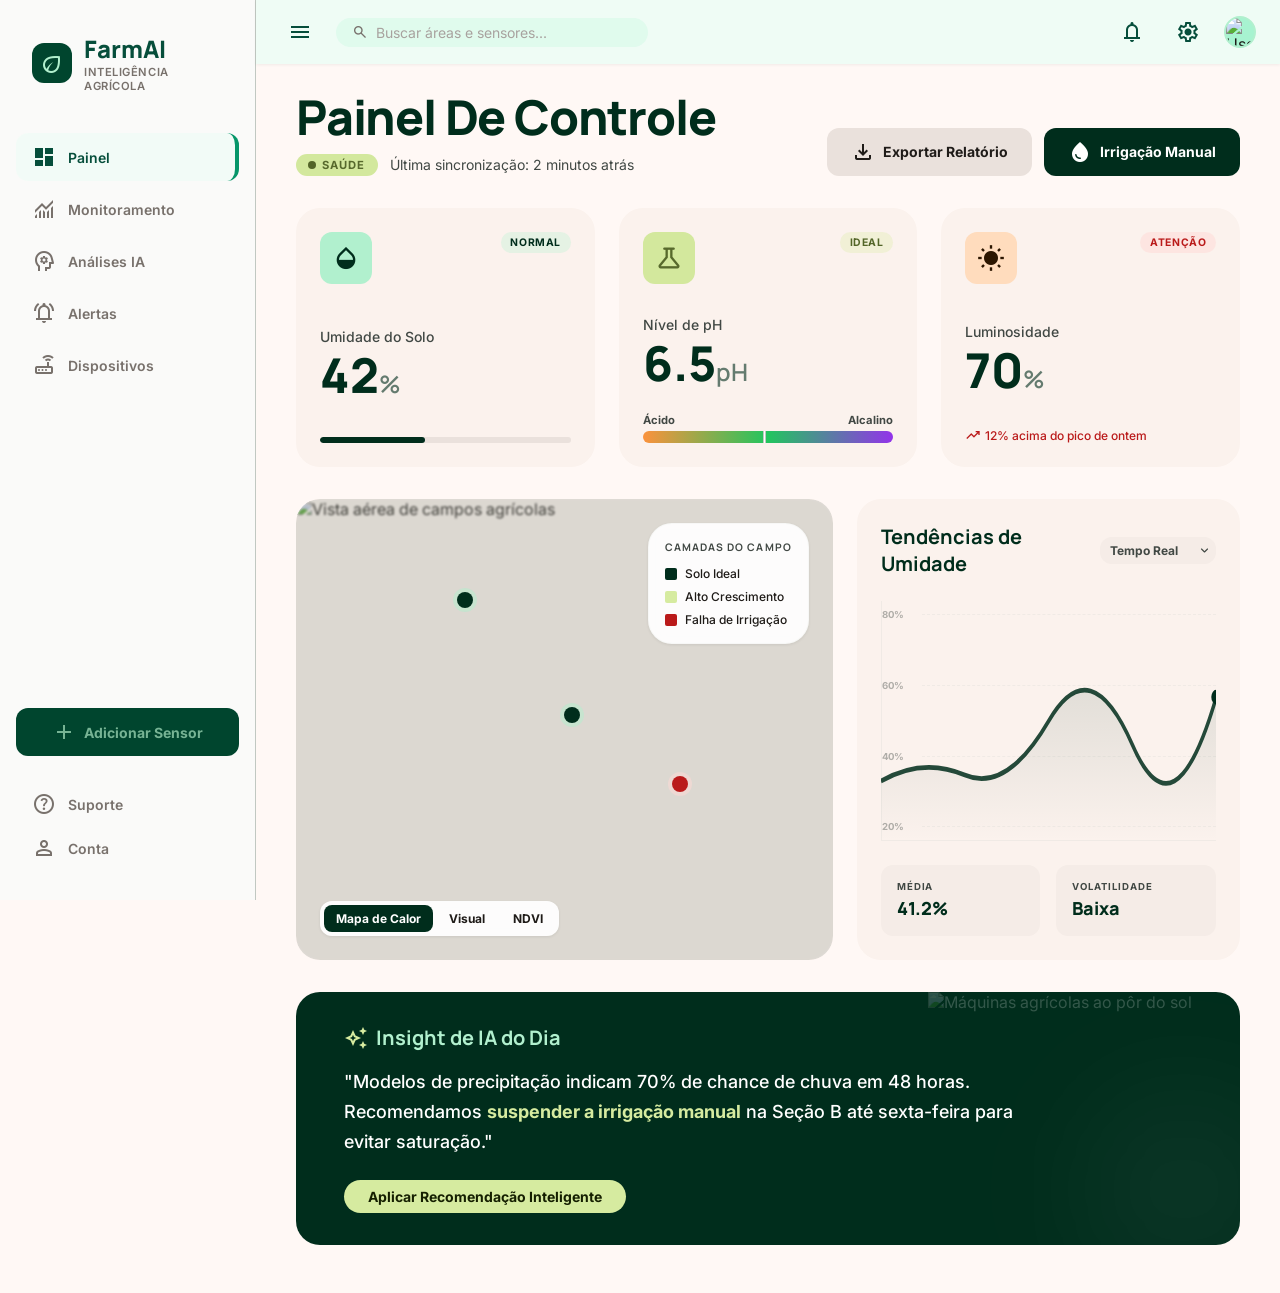
==== commit 49db3ce6: "tradução completa para pt-BR e integração com AgriLlama local" ====
--- a/pages/index.html
+++ b/pages/index.html
@@ -95,23 +95,23 @@
       <!-- Hero Header -->
       <section class="dash-hero">
         <div class="dash-hero-text">
-          <h2 class="dash-hero-title">Dashboard</h2>
+          <h2 class="dash-hero-title">Painel De Controle</h2>
           <div class="dash-hero-status">
             <span class="status-badge status-badge--healthy">
               <span class="status-dot"></span>
-              Healthy
+              Saúde
             </span>
-            <span class="dash-hero-sync">Last sync: 2 minutes ago</span>
+            <span class="dash-hero-sync">Última sincronização: 2 minutos atrás</span>
           </div>
         </div>
         <div class="dash-hero-actions">
           <button class="btn-secondary btn-icon">
             <span class="material-symbols-outlined">file_download</span>
-            Export Report
+            Exportar Relatório
           </button>
           <button class="btn-primary btn-icon" id="manualIrrigationBtn">
             <span class="material-symbols-outlined filled">water_drop</span>
-            Manual Irrigation
+            Irrigação Manual
           </button>
         </div>
       </section>
@@ -128,7 +128,7 @@
             <span class="badge badge-primary-sm">Normal</span>
           </div>
           <div class="stat-card-body">
-            <p class="stat-card-label">Soil Moisture</p>
+            <p class="stat-card-label">Umidade do Solo</p>
             <h3 class="stat-card-value">42<span class="stat-card-unit">%</span></h3>
           </div>
           <div class="stat-card-bar">
@@ -142,15 +142,15 @@
             <div class="icon-box icon-secondary">
               <span class="material-symbols-outlined">science</span>
             </div>
-            <span class="badge badge-secondary-sm">Optimal</span>
+            <span class="badge badge-secondary-sm">Ideal</span>
           </div>
           <div class="stat-card-body">
-            <p class="stat-card-label">pH Level</p>
+            <p class="stat-card-label">Nível de pH</p>
             <h3 class="stat-card-value">6.5<span class="stat-card-unit">pH</span></h3>
           </div>
           <div class="ph-scale-labels">
-            <span>Acidic</span>
-            <span>Alkaline</span>
+            <span>Ácido</span>
+            <span>Alcalino</span>
           </div>
           <div class="ph-scale-bar">
             <div class="ph-scale-indicator" style="left: 48%"></div>
@@ -163,15 +163,15 @@
             <div class="icon-box icon-tertiary">
               <span class="material-symbols-outlined filled">wb_sunny</span>
             </div>
-            <span class="badge badge-error-sm">Warning</span>
+            <span class="badge badge-error-sm">Atenção</span>
           </div>
           <div class="stat-card-body">
-            <p class="stat-card-label">Luminosity</p>
+            <p class="stat-card-label">Luminosidade</p>
             <h3 class="stat-card-value">70<span class="stat-card-unit">%</span></h3>
           </div>
           <div class="stat-card-warning">
             <span class="material-symbols-outlined">trending_up</span>
-            12% above yesterday's peak
+            12% acima do pico de ontem
           </div>
         </div>
 
@@ -183,7 +183,7 @@
         <!-- Field Map -->
         <div class="field-map-card">
           <div class="field-map-img">
-            <img alt="Aerial view of agricultural fields"
+            <img alt="Vista aérea de campos agrícolas"
               src="https://lh3.googleusercontent.com/aida-public/[base64]"/>
           </div>
           <!-- Heatmap Overlay with sensors -->
@@ -192,16 +192,16 @@
             <div class="sensor-marker" style="top: 20%; left: 30%;">
               <div class="sensor-dot sensor-dot--primary sensor-dot--pulse"></div>
               <div class="sensor-tooltip">
-                <p class="sensor-tooltip-label">Sensor Node 04</p>
-                <p class="sensor-tooltip-value">44% Moisture</p>
+                <p class="sensor-tooltip-label">Nó Sensor 04</p>
+                <p class="sensor-tooltip-value">44% Umidade</p>
               </div>
             </div>
             <!-- Sensor 12 -->
             <div class="sensor-marker" style="top: 60%; left: 70%;">
               <div class="sensor-dot sensor-dot--error"></div>
               <div class="sensor-tooltip">
-                <p class="sensor-tooltip-label">Sensor Node 12</p>
-                <p class="sensor-tooltip-value sensor-tooltip-value--error">Low pH Alert</p>
+                <p class="sensor-tooltip-label">Nó Sensor 12</p>
+                <p class="sensor-tooltip-value sensor-tooltip-value--error">Alerta de pH Baixo</p>
               </div>
             </div>
             <!-- Sensor generic -->
@@ -212,25 +212,25 @@
           <!-- Map Controls -->
           <div class="map-controls-bottom">
             <div class="map-toggle-group">
-              <button class="map-toggle-btn map-toggle-btn--active">Heatmap</button>
+              <button class="map-toggle-btn map-toggle-btn--active">Mapa de Calor</button>
               <button class="map-toggle-btn">Visual</button>
               <button class="map-toggle-btn">NDVI</button>
             </div>
           </div>
           <!-- Field Layers Legend -->
           <div class="map-legend">
-            <h4 class="map-legend-title">Field Layers</h4>
+            <h4 class="map-legend-title">Camadas do Campo</h4>
             <div class="map-legend-item">
               <span class="map-legend-dot map-legend-dot--primary"></span>
-              <span>Optimal Soil</span>
+              <span>Solo Ideal</span>
             </div>
             <div class="map-legend-item">
               <span class="map-legend-dot map-legend-dot--secondary"></span>
-              <span>High Growth</span>
+              <span>Alto Crescimento</span>
             </div>
             <div class="map-legend-item">
               <span class="map-legend-dot map-legend-dot--error"></span>
-              <span>Irrigation Gap</span>
+              <span>Falha de Irrigação</span>
             </div>
           </div>
         </div>
@@ -238,11 +238,11 @@
         <!-- Moisture Trends Chart -->
         <div class="trends-card">
           <div class="trends-header">
-            <h3 class="trends-title">Moisture Trends</h3>
+            <h3 class="trends-title">Tendências de Umidade</h3>
             <select class="trends-select">
-              <option>Real-time</option>
-              <option>Past 24h</option>
-              <option>Last 7 days</option>
+              <option>Tempo Real</option>
+              <option>Últimas 24h</option>
+              <option>Últimos 7 dias</option>
             </select>
           </div>
           <div class="trends-chart">
@@ -268,12 +268,12 @@
           </div>
           <div class="trends-stats">
             <div class="trends-stat-box">
-              <p class="trends-stat-label">Average</p>
+              <p class="trends-stat-label">Média</p>
               <p class="trends-stat-value">41.2%</p>
             </div>
             <div class="trends-stat-box">
-              <p class="trends-stat-label">Volatility</p>
-              <p class="trends-stat-value">Low</p>
+              <p class="trends-stat-label">Volatilidade</p>
+              <p class="trends-stat-value">Baixa</p>
             </div>
           </div>
         </div>
@@ -283,19 +283,19 @@
       <!-- AI Insight Banner -->
       <section class="ai-insight-banner">
         <div class="ai-insight-bg">
-          <img alt="Farm machinery at sunset"
+          <img alt="Máquinas agrícolas ao pôr do sol"
             src="https://lh3.googleusercontent.com/aida-public/[base64]"/>
         </div>
         <div class="ai-insight-content">
           <div class="ai-insight-heading">
             <span class="material-symbols-outlined">auto_awesome</span>
-            <h3>AI Insight of the Day</h3>
+            <h3>Insight de IA do Dia</h3>
           </div>
           <p class="ai-insight-text">
-            "Precipitation models indicate a 70% chance of rain in 48 hours. We recommend
-            <strong>suspending manual irrigation</strong> for Section B until Friday to prevent saturation."
+            "Modelos de precipitação indicam 70% de chance de chuva em 48 horas. Recomendamos
+            <strong>suspender a irrigação manual</strong> na Seção B até sexta-feira para evitar saturação."
           </p>
-          <button class="btn-insight">Apply Smart Recommendation</button>
+          <button class="btn-insight">Aplicar Recomendação Inteligente</button>
         </div>
         <div class="ai-insight-glow"></div>
       </section>
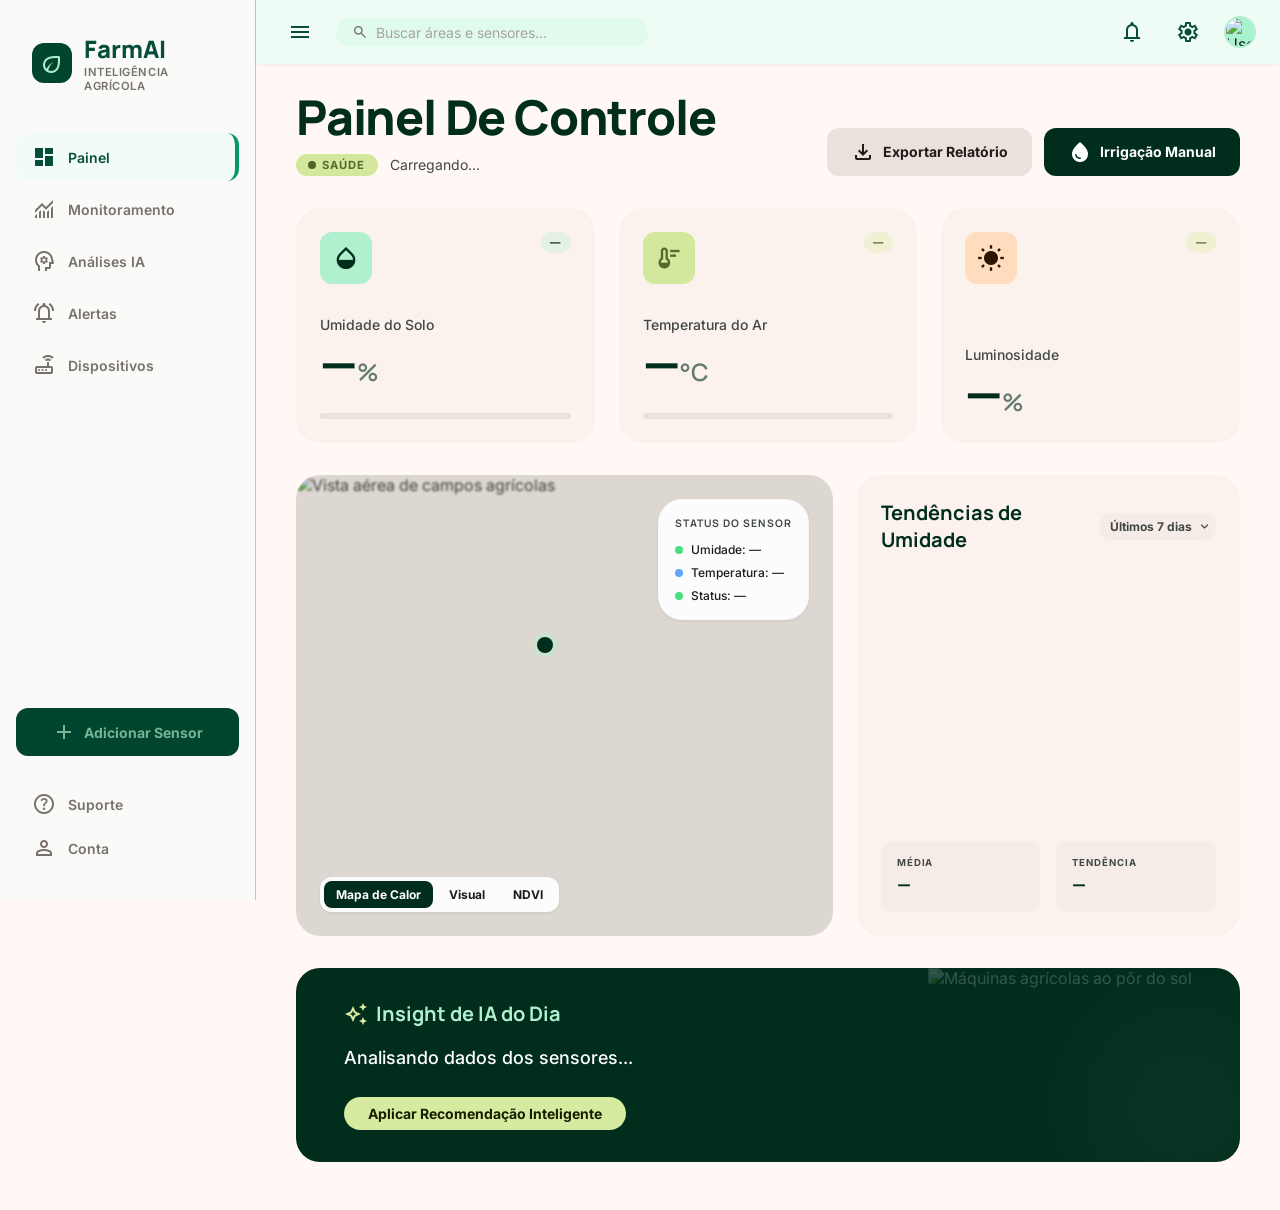
==== commit bd315a22: "feat: retrabalho completo da página index.html - criação de dashboard.js, mapa de calor no visual de" ====
--- a/pages/index.html
+++ b/pages/index.html
@@ -99,13 +99,13 @@
           <div class="dash-hero-status">
             <span class="status-badge status-badge--healthy">
               <span class="status-dot"></span>
-              Saúde
+              <span id="dashStatusLabel">Saúde</span>
             </span>
-            <span class="dash-hero-sync">Última sincronização: 2 minutos atrás</span>
+            <span class="dash-hero-sync" id="dashLastSync">Carregando...</span>
           </div>
         </div>
         <div class="dash-hero-actions">
-          <button class="btn-secondary btn-icon">
+          <button class="btn-secondary btn-icon" id="exportReportBtn">
             <span class="material-symbols-outlined">file_download</span>
             Exportar Relatório
           </button>
@@ -125,53 +125,55 @@
             <div class="icon-box icon-primary">
               <span class="material-symbols-outlined">humidity_mid</span>
             </div>
-            <span class="badge badge-primary-sm">Normal</span>
+            <span class="badge badge-primary-sm" id="dashUmidSoloBadge">—</span>
           </div>
           <div class="stat-card-body">
             <p class="stat-card-label">Umidade do Solo</p>
-            <h3 class="stat-card-value">42<span class="stat-card-unit">%</span></h3>
+            <h3 class="stat-card-value">
+              <span id="dashUmidSoloValor">—</span><span class="stat-card-unit">%</span>
+            </h3>
           </div>
           <div class="stat-card-bar">
-            <div class="stat-card-bar-fill stat-card-bar-fill--primary" style="width: 42%"></div>
-          </div>
-        </div>
-
-        <!-- pH Level -->
+            <div class="stat-card-bar-fill stat-card-bar-fill--primary" id="dashUmidSoloBar" style="width: 0%"></div>
+          </div>
+        </div>
+
+        <!-- Temperatura do Ar (substituiu pH) -->
         <div class="stat-card-box">
           <div class="stat-card-header">
             <div class="icon-box icon-secondary">
-              <span class="material-symbols-outlined">science</span>
-            </div>
-            <span class="badge badge-secondary-sm">Ideal</span>
+              <span class="material-symbols-outlined">thermostat</span>
+            </div>
+            <span class="badge badge-secondary-sm" id="dashTempBadge">—</span>
           </div>
           <div class="stat-card-body">
-            <p class="stat-card-label">Nível de pH</p>
-            <h3 class="stat-card-value">6.5<span class="stat-card-unit">pH</span></h3>
-          </div>
-          <div class="ph-scale-labels">
-            <span>Ácido</span>
-            <span>Alcalino</span>
-          </div>
-          <div class="ph-scale-bar">
-            <div class="ph-scale-indicator" style="left: 48%"></div>
-          </div>
-        </div>
-
-        <!-- Luminosity -->
+            <p class="stat-card-label">Temperatura do Ar</p>
+            <h3 class="stat-card-value">
+              <span id="dashTempValor">—</span><span class="stat-card-unit">°C</span>
+            </h3>
+          </div>
+          <div class="stat-card-bar">
+            <div class="stat-card-bar-fill stat-card-bar-fill--secondary" id="dashTempBar" style="width: 0%"></div>
+          </div>
+        </div>
+
+        <!-- Luminosidade -->
         <div class="stat-card-box">
           <div class="stat-card-header">
             <div class="icon-box icon-tertiary">
               <span class="material-symbols-outlined filled">wb_sunny</span>
             </div>
-            <span class="badge badge-error-sm">Atenção</span>
+            <span class="badge badge-secondary-sm" id="dashLuzBadge">—</span>
           </div>
           <div class="stat-card-body">
             <p class="stat-card-label">Luminosidade</p>
-            <h3 class="stat-card-value">70<span class="stat-card-unit">%</span></h3>
-          </div>
-          <div class="stat-card-warning">
-            <span class="material-symbols-outlined">trending_up</span>
-            12% acima do pico de ontem
+            <h3 class="stat-card-value">
+              <span id="dashLuzValor">—</span><span class="stat-card-unit">%</span>
+            </h3>
+          </div>
+          <div class="stat-card-warning" id="dashLuzWarning" style="display:none;">
+            <span class="material-symbols-outlined">info</span>
+            <span id="dashLuzWarningText"></span>
           </div>
         </div>
 
@@ -182,31 +184,70 @@
 
         <!-- Field Map -->
         <div class="field-map-card">
-          <div class="field-map-img">
-            <img alt="Vista aérea de campos agrícolas"
-              src="https://lh3.googleusercontent.com/aida-public/[base64]"/>
-          </div>
-          <!-- Heatmap Overlay with sensors -->
+          <div class="field-map-img" id="fieldMapImg" style="position:relative;transition:filter 0.5s ease;">
+            <img id="fieldMapImage" alt="Vista aérea de campos agrícolas"
+              src="https://images.unsplash.com/photo-1500382017468-9049fed747ef?w=800&q=80"
+              style="width:100%;height:100%;object-fit:cover;display:block;transition:filter 0.5s ease;"/>
+            <!-- NDVI overlay: gradient verde sobre a imagem -->
+            <div id="ndviOverlay" style="
+              display:none;position:absolute;inset:0;
+              background:linear-gradient(135deg,
+                rgba(34,197,94,0.55) 0%,
+                rgba(250,204,21,0.45) 35%,
+                rgba(239,68,68,0.40) 60%,
+                rgba(34,197,94,0.50) 100%);
+              mix-blend-mode:multiply;pointer-events:none;
+            "></div>
+            <!-- Heatmap overlay: gradiente de calor -->
+            <div id="heatmapOverlay" style="
+              display:none;position:absolute;inset:0;
+              background:radial-gradient(ellipse at 45% 55%,
+                rgba(239,68,68,0.6) 0%,
+                rgba(249,115,22,0.5) 25%,
+                rgba(250,204,21,0.4) 50%,
+                rgba(34,197,94,0.2) 75%,
+                transparent 100%);
+              pointer-events:none;
+            "></div>
+            <!-- Legenda NDVI -->
+            <div id="ndviLegend" style="
+              display:none;position:absolute;bottom:48px;left:12px;
+              background:rgba(2,8,23,0.75);border-radius:8px;padding:8px 12px;
+              backdrop-filter:blur(4px);
+            ">
+              <p style="font-size:10px;color:#94a3b8;margin:0 0 6px;font-family:Manrope,sans-serif;font-weight:600;letter-spacing:.5px;">NDVI</p>
+              <div style="display:flex;align-items:center;gap:6px;">
+                <div style="width:80px;height:8px;border-radius:4px;background:linear-gradient(to right,#ef4444,#facc15,#22c55e);"></div>
+              </div>
+              <div style="display:flex;justify-content:space-between;width:80px;margin-top:2px;">
+                <span style="font-size:9px;color:#64748b;font-family:Manrope,sans-serif;">Stress</span>
+                <span style="font-size:9px;color:#64748b;font-family:Manrope,sans-serif;">Saudável</span>
+              </div>
+            </div>
+            <!-- Legenda Mapa de Calor -->
+            <div id="heatLegend" style="
+              display:none;position:absolute;bottom:48px;left:12px;
+              background:rgba(2,8,23,0.75);border-radius:8px;padding:8px 12px;
+              backdrop-filter:blur(4px);
+            ">
+              <p style="font-size:10px;color:#94a3b8;margin:0 0 6px;font-family:Manrope,sans-serif;font-weight:600;letter-spacing:.5px;">TEMPERATURA</p>
+              <div style="display:flex;align-items:center;gap:6px;">
+                <div style="width:80px;height:8px;border-radius:4px;background:linear-gradient(to right,#22c55e,#facc15,#ef4444);"></div>
+              </div>
+              <div style="display:flex;justify-content:space-between;width:80px;margin-top:2px;">
+                <span style="font-size:9px;color:#64748b;font-family:Manrope,sans-serif;">Frio</span>
+                <span style="font-size:9px;color:#64748b;font-family:Manrope,sans-serif;">Quente</span>
+              </div>
+            </div>
+          </div>
+          <!-- Sensor overlay — apenas ESP32 Sensor 1 -->
           <div class="field-map-overlay">
-            <!-- Sensor 04 -->
-            <div class="sensor-marker" style="top: 20%; left: 30%;">
+            <div class="sensor-marker" style="top: 35%; left: 45%;">
               <div class="sensor-dot sensor-dot--primary sensor-dot--pulse"></div>
               <div class="sensor-tooltip">
-                <p class="sensor-tooltip-label">Nó Sensor 04</p>
-                <p class="sensor-tooltip-value">44% Umidade</p>
-              </div>
-            </div>
-            <!-- Sensor 12 -->
-            <div class="sensor-marker" style="top: 60%; left: 70%;">
-              <div class="sensor-dot sensor-dot--error"></div>
-              <div class="sensor-tooltip">
-                <p class="sensor-tooltip-label">Nó Sensor 12</p>
-                <p class="sensor-tooltip-value sensor-tooltip-value--error">Alerta de pH Baixo</p>
-              </div>
-            </div>
-            <!-- Sensor generic -->
-            <div class="sensor-marker" style="top: 45%; left: 50%;">
-              <div class="sensor-dot sensor-dot--primary"></div>
+                <p class="sensor-tooltip-label">ESP32 — Sensor 1</p>
+                <p class="sensor-tooltip-value" id="mapSensorTooltip">Carregando...</p>
+              </div>
             </div>
           </div>
           <!-- Map Controls -->
@@ -219,18 +260,18 @@
           </div>
           <!-- Field Layers Legend -->
           <div class="map-legend">
-            <h4 class="map-legend-title">Camadas do Campo</h4>
+            <h4 class="map-legend-title">Status do Sensor</h4>
             <div class="map-legend-item">
-              <span class="map-legend-dot map-legend-dot--primary"></span>
-              <span>Solo Ideal</span>
+              <span style="width:8px;height:8px;border-radius:50%;background:#4ade80;display:inline-block;flex-shrink:0;"></span>
+              <span id="mapLegendUmid">Umidade: —</span>
             </div>
             <div class="map-legend-item">
-              <span class="map-legend-dot map-legend-dot--secondary"></span>
-              <span>Alto Crescimento</span>
+              <span style="width:8px;height:8px;border-radius:50%;background:#60a5fa;display:inline-block;flex-shrink:0;"></span>
+              <span id="mapLegendTemp">Temperatura: —</span>
             </div>
             <div class="map-legend-item">
-              <span class="map-legend-dot map-legend-dot--error"></span>
-              <span>Falha de Irrigação</span>
+              <span style="width:8px;height:8px;border-radius:50%;background:#4ade80;display:inline-block;flex-shrink:0;" id="mapLegendStatusDot"></span>
+              <span id="mapLegendStatus">Status: —</span>
             </div>
           </div>
         </div>
@@ -239,41 +280,22 @@
         <div class="trends-card">
           <div class="trends-header">
             <h3 class="trends-title">Tendências de Umidade</h3>
-            <select class="trends-select">
-              <option>Tempo Real</option>
-              <option>Últimas 24h</option>
-              <option>Últimos 7 dias</option>
+            <select class="trends-select" id="trendsSelect">
+              <option value="24h">Últimas 24h</option>
+              <option value="7d" selected>Últimos 7 dias</option>
             </select>
           </div>
-          <div class="trends-chart">
-            <!-- Grid lines -->
-            <div class="chart-grid">
-              <div class="chart-grid-row"><span>80%</span><div class="chart-grid-line"></div></div>
-              <div class="chart-grid-row"><span>60%</span><div class="chart-grid-line"></div></div>
-              <div class="chart-grid-row"><span>40%</span><div class="chart-grid-line"></div></div>
-              <div class="chart-grid-row"><span>20%</span><div class="chart-grid-line"></div></div>
-            </div>
-            <!-- SVG Line -->
-            <svg class="chart-svg" viewBox="0 0 400 200" preserveAspectRatio="none">
-              <defs>
-                <linearGradient id="moistGrad" x1="0%" x2="0%" y1="0%" y2="100%">
-                  <stop offset="0%" style="stop-color:#002d1c;stop-opacity:1"/>
-                  <stop offset="100%" style="stop-color:#002d1c;stop-opacity:0"/>
-                </linearGradient>
-              </defs>
-              <path class="chart-area" d="M0,150 Q50,130 100,145 T200,100 T300,120 T400,80 L400,200 L0,200 Z" fill="url(#moistGrad)"/>
-              <path class="chart-line" d="M0,150 Q50,130 100,145 T200,100 T300,120 T400,80" fill="none"/>
-              <circle class="chart-dot" cx="400" cy="80" r="6"/>
-            </svg>
+          <div class="trends-chart" id="trendsChartContainer" style="position:relative;height:160px;">
+            <canvas id="trendsCanvas"></canvas>
           </div>
           <div class="trends-stats">
             <div class="trends-stat-box">
               <p class="trends-stat-label">Média</p>
-              <p class="trends-stat-value">41.2%</p>
+              <p class="trends-stat-value" id="trendsMedia">—</p>
             </div>
             <div class="trends-stat-box">
-              <p class="trends-stat-label">Volatilidade</p>
-              <p class="trends-stat-value">Baixa</p>
+              <p class="trends-stat-label">Tendência</p>
+              <p class="trends-stat-value" id="trendsTendencia">—</p>
             </div>
           </div>
         </div>
@@ -291,11 +313,10 @@
             <span class="material-symbols-outlined">auto_awesome</span>
             <h3>Insight de IA do Dia</h3>
           </div>
-          <p class="ai-insight-text">
-            "Modelos de precipitação indicam 70% de chance de chuva em 48 horas. Recomendamos
-            <strong>suspender a irrigação manual</strong> na Seção B até sexta-feira para evitar saturação."
+          <p class="ai-insight-text" id="aiInsightText">
+            Analisando dados dos sensores...
           </p>
-          <button class="btn-insight">Aplicar Recomendação Inteligente</button>
+          <button class="btn-insight" id="aiInsightBtn">Aplicar Recomendação Inteligente</button>
         </div>
         <div class="ai-insight-glow"></div>
       </section>
@@ -308,6 +329,8 @@
     <span class="material-symbols-outlined">add</span>
   </button>
 
+  <script src="https://cdn.jsdelivr.net/npm/@supabase/supabase-js@2"></script>
   <script src="../js/script.js"></script>
+  <script src="../js/dashboard.js"></script>
 </body>
 </html>
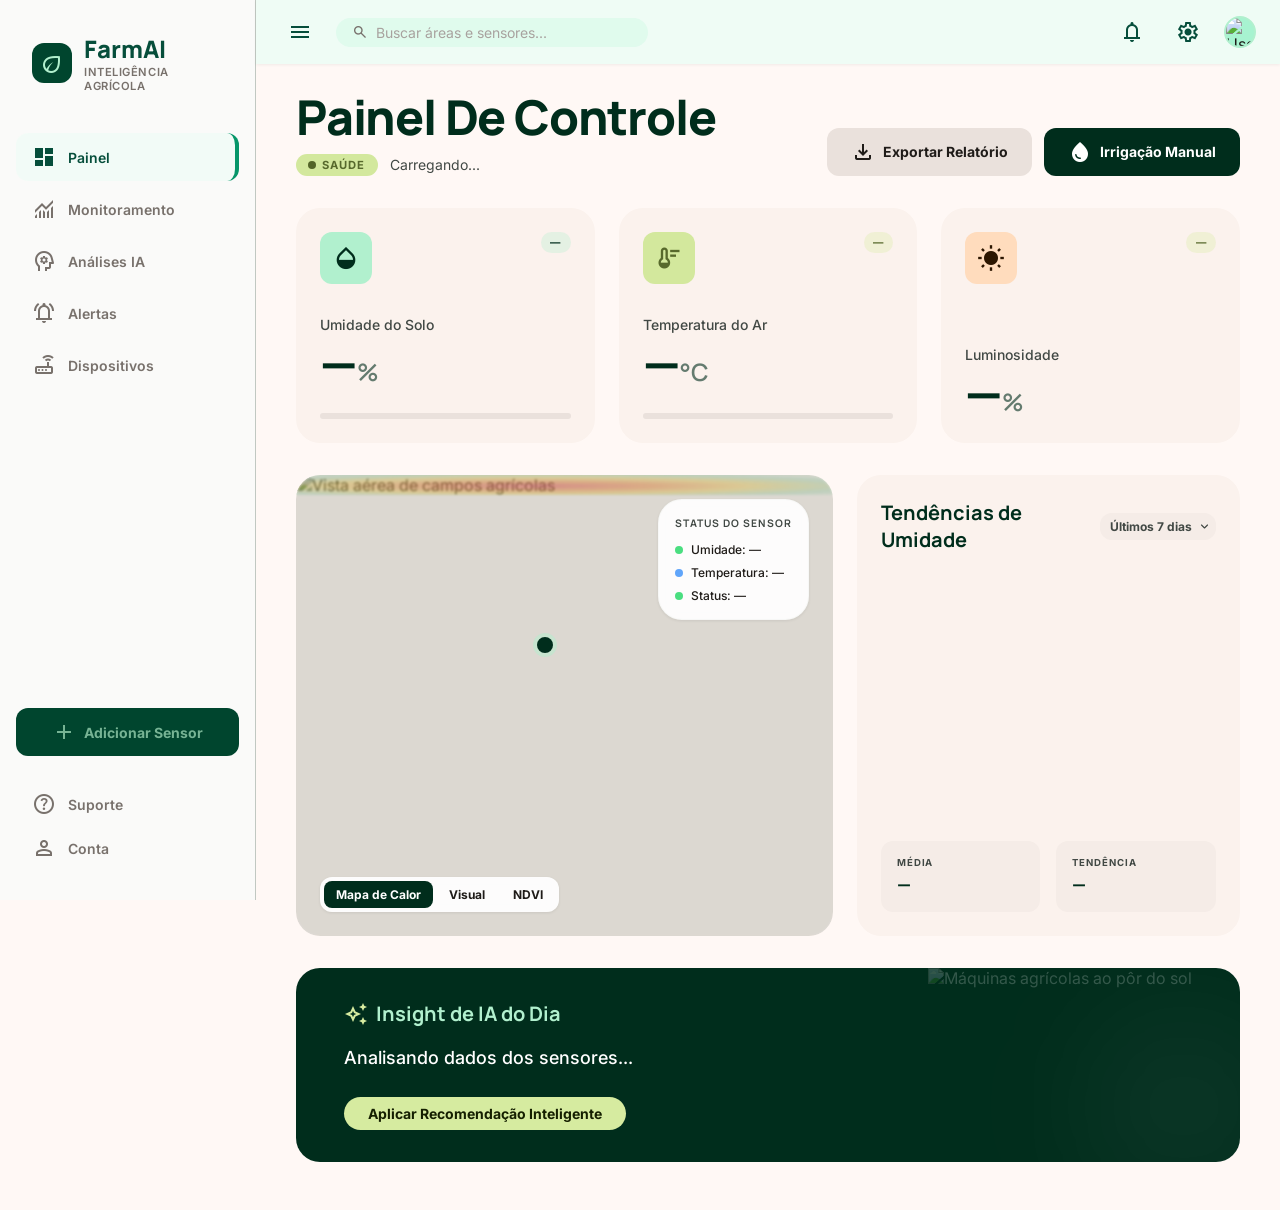
==== commit 4df3902f: "perf: paraleliza querias com supabase para melhorar a performance de todas as páginas" ====
--- a/pages/index.html
+++ b/pages/index.html
@@ -6,6 +6,11 @@
   <title>FarmAI | Dashboard</title>
   <link href="https://fonts.googleapis.com/css2?family=Manrope:wght@400;500;600;700;800&family=Inter:wght@400;500;600;700&display=swap" rel="stylesheet"/>
   <link href="https://fonts.googleapis.com/css2?family=Material+Symbols+Outlined:wght,FILL@100..700,0..1&display=swap" rel="stylesheet"/>
+  <link rel="preconnect" href="https://cdn.jsdelivr.net"/>
+  <link rel="preconnect" href="https://fonts.googleapis.com"/>
+  <link rel="preconnect" href="https://bydyipretbicpvbqmuvb.supabase.co"/>
+  <link rel="dns-prefetch" href="https://images.unsplash.com"/>
+  <link rel="preload" href="https://cdn.jsdelivr.net/npm/chart.js@4.4.3/dist/chart.umd.min.js" as="script"/>
   <link rel="stylesheet" href="../css/style.css"/>
 </head>
 <body>
